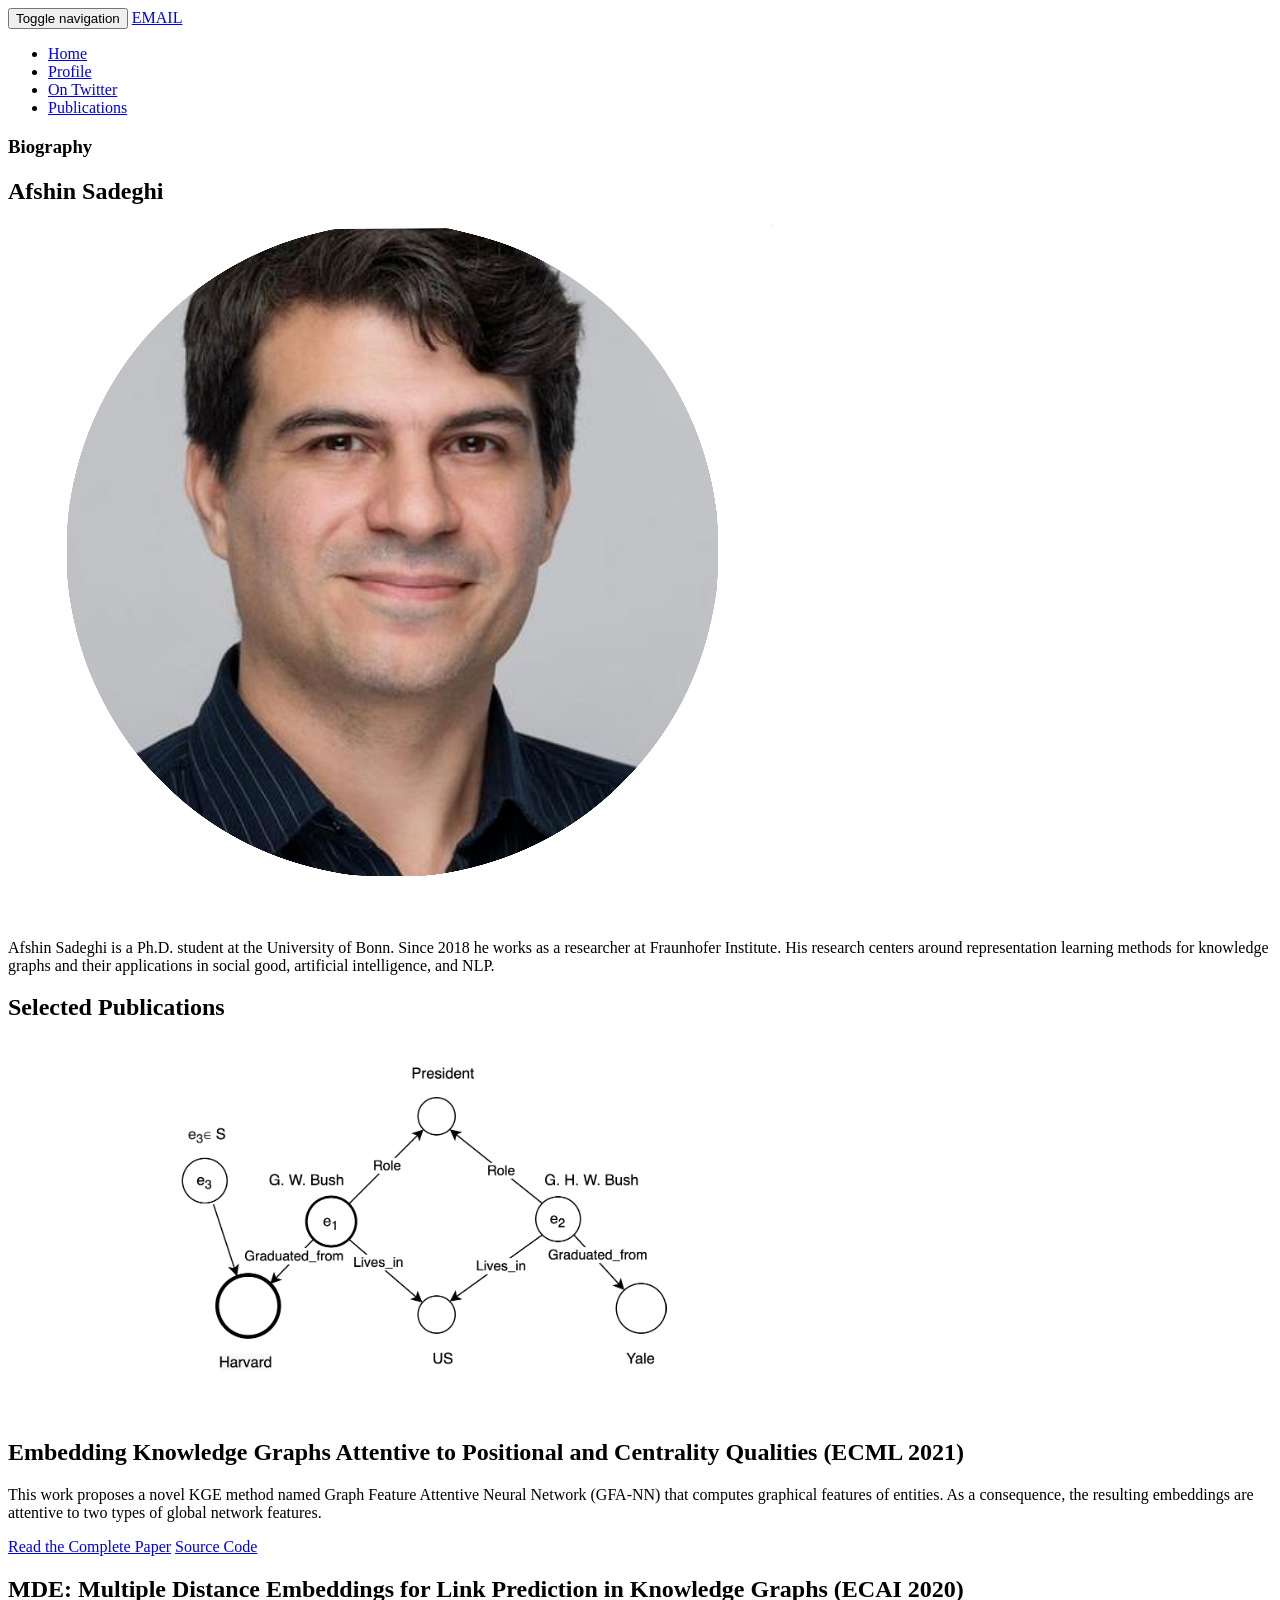
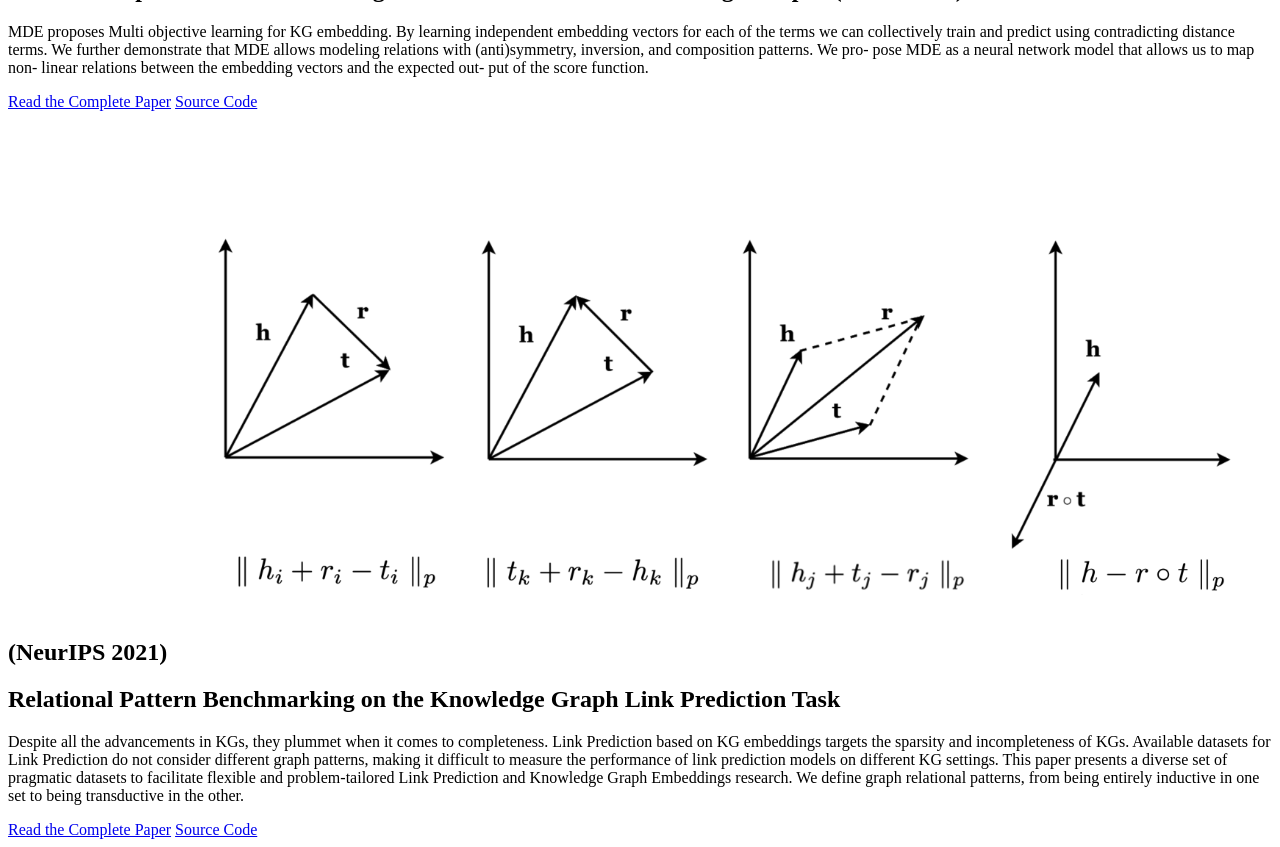
==== index.html @ 6ab07175 "Update index.html" ====
<!DOCTYPE html>
<html lang="en">

<head>

    <meta charset="utf-8">
    <meta http-equiv="X-UA-Compatible" content="IE=edge">
    <meta name="viewport" content="width=device-width, initial-scale=1">
    <!-- The above 3 meta tags *must* come first in the head; any other head content must come *after* these tags -->

    <title>Afshin Sadeghi</title>

    <!-- Bootstrap Core CSS -->
    <link href="css/bootstrap.min.css" rel="stylesheet">

    <!-- Custom CSS: You can use this stylesheet to override any Bootstrap styles and/or apply your own styles -->
    <link href="css/custom.css" rel="stylesheet">

    <!-- HTML5 Shim and Respond.js IE8 support of HTML5 elements and media queries -->
    <!-- WARNING: Respond.js doesn't work if you view the page via file:// -->
    <!--[if lt IE 9]>
        <script src="https://oss.maxcdn.com/libs/html5shiv/3.7.0/html5shiv.js"></script>
        <script src="https://oss.maxcdn.com/libs/respond.js/1.4.2/respond.min.js"></script>
    <![endif]-->

    <!-- Custom Fonts from Google -->
    <link href='http://fonts.googleapis.com/css?family=Open+Sans:300italic,400italic,600italic,700italic,800italic,400,300,600,700,800' rel='stylesheet' type='text/css'>
    
</head>

<body>

    <!-- Navigation -->
    <nav id="siteNav" class="navbar navbar-default navbar-fixed-top" role="navigation">
        <div class="container">
            <!-- Logo and responsive toggle -->
            <div class="navbar-header">
                <button type="button" class="navbar-toggle" data-toggle="collapse" data-target="#navbar">
                    <span class="sr-only">Toggle navigation</span>
                    <span class="icon-bar"></span>
                    <span class="icon-bar"></span>
                    <span class="icon-bar"></span>
                </button>
                <a class="navbar-brand" href="mailto:afshin.sadeghi@iais.fraunhofer.de">
                	<!--<span class="glyphicon glyphicon-fire"></span> -->
                	EMAIL
                </a>
            </div>
            <!-- Navbar links -->
            <div class="collapse navbar-collapse" id="navbar">
                <ul class="nav navbar-nav navbar-right">
                    <li class="active">
                        <a href="#">Home</a>
                    </li>
                    <li>
                        <a href="https://www.linkedin.com/in/afshin-sadeghi-b58a72b3/">Profile</a>
                    </li>
                    <li>
                        <a href="https://twitter.com/sadeghi_afshin">On Twitter</a>
                    </li>
                    <!-- dropdown menu 
					<li class="dropdown">
						<a href="#" class="dropdown-toggle" data-toggle="dropdown" role="button" aria-haspopup="true" aria-expanded="false">Services <span class="caret"></span></a>
						<ul class="dropdown-menu" aria-labelledby="about-us">
							<li><a href="#">Engage</a></li>
							<li><a href="#">Pontificate</a></li>
							<li><a href="#">Synergize</a></li>
						</ul>
					</li>
                     -->
                    <li>
                        <a href="https://scholar.google.com/citations?user=uWTszVEAAAAJ&hl=en&oi=ao">Publications</a>
                    </li>
                </ul>
                
            </div><!-- /.navbar-collapse -->
        </div><!-- /.container -->
    </nav>

	<!-- Header -->
    <header>
        <div class="header-content">
            <div class="header-content-inner">
                <h3> <b>Biography</b> </h3>
                <h2>Afshin Sadeghi</h2>
                <div class="col-sm-6">
                    <img class="img-responsive img-circle center-block" src="images/photo-circle.png" alt="">
                </div>
                <p>Afshin Sadeghi is a Ph.D. student at the University of Bonn. Since 2018 he works as a researcher at Fraunhofer Institute. His research centers around representation learning methods for knowledge graphs and their applications in social good, artificial intelligence, and NLP.</p>
                <!-- <a href="#" class="btn btn-primary btn-lg">Download CV </a> -->
            </div>
        </div>
    </header>

	<!-- Intro Section -->
    <section class="intro">
        <div class="container">
            <div class="row">
                <div class="col-lg-8 col-lg-offset-2">
                	<!--  <span class="glyphicon glyphicon-apple" style="font-size: 60px"></span> -->
                    <h2 class="section-heading">Selected Publications </h2>
                    <!--  <p class="text-light">Professionally cultivate one-to-one customer service with robust ideas. Dynamically innovate resource-leveling customer service for state of the art customer service.</p>  -->
                </div>
            </div>
        </div>
    </section>

	<!-- Content 1 -->
    <section class="content">
        <div class="container">
            <div class="row">
                <div class="col-sm-6">
                    <img class="img-responsive img-circle center-block" src="images/attentive2.png" alt="">
                </div>
                <div class="col-sm-6">
                	<h2 class="section-header"> Embedding Knowledge Graphs Attentive to
                        Positional and Centrality Qualities (ECML 2021)</h2>
                	<p class="lead text-muted">This work proposes a novel KGE method named Graph Feature Attentive Neural Network (GFA-NN) that computes graphical features of entities.
                        As a consequence, the resulting embeddings are attentive to two types of global network features.</p>
                	<a href="https://2021.ecmlpkdd.org/wp-content/uploads/2021/07/sub_1096.pdf" class="btn btn-primary btn-default">Read the Complete Paper</a>

                	<a href="https://github.com/mlwin-de/MDE" class="btn btn-primary btn-default">Source Code</a>
                </div>                
                
            </div>
        </div>
    </section>

	<!-- Content 2 -->
     <section class="content content-2">
        <div class="container">
            <div class="row">
                <div class="col-sm-6">
                	<h2 class="section-header"> MDE: Multiple Distance Embeddings for Link Prediction
                        in Knowledge Graphs (ECAI 2020) </h2>
                	<p class="lead text-light">MDE proposes Multi objective learning for KG embedding. By learning independent embedding vectors for each of the terms
                        we can collectively train and predict using contradicting distance
                        terms. We further demonstrate that MDE allows modeling relations
                        with (anti)symmetry, inversion, and composition patterns. We pro-
                        pose MDE as a neural network model that allows us to map non-
                        linear relations between the embedding vectors and the expected out-
                        put of the score function.</p>
                	<a href="https://ecai2020.eu/papers/1271_paper.pdf" class="btn btn-default btn-default">Read the Complete Paper</a> 
                    <a href="https://github.com/afshinsadeghi/GFA-NN" class="btn btn-primary btn-default">Source Code</a>
                    
                </div>    
                <div class="col-sm-6">
                    <img class="img-responsive img-circle center-block" src="images/mde.png" alt="">
                </div>            
                
            </div>
        </div>
    </section>    

    <!-- Promos
	<div class="container-fluid">
        <div class="row promo">
        	<a href="#">
				<div class="col-md-4 promo-item item-1">
					<h3>
						Unleash
					</h3>
				</div>
            </a>
            <a href="#">
				<div class="col-md-4 promo-item item-2">
					<h3>
						Synergize
					</h3>
				</div>
            </a>
			
			<a href="#">
				<div class="col-md-4 promo-item item-3">
					<h3>
						Brainstorm
					</h3>
				</div>
            </a>
        </div>
    </div>
    end promos -->
    <!-- /.container-fluid -->
    
	<!-- Content 3 -->
     <section class="content content-3">
        <div class="container">
            <h2 class="section-header"> (NeurIPS 2021)</h2>
			<!--  <h2 class="section-header"><span class="glyphicon glyphicon-pushpin text-primary"></span><br> </h2> -->
			<h2 class="header">Relational Pattern Benchmarking on the  Knowledge Graph Link Prediction Task</h2>
			
            <p class="lead text-muted">Despite all the advancements in KGs, they plummet when it comes
                to completeness. Link Prediction based on KG embeddings targets the sparsity
                and incompleteness of KGs. Available datasets for Link Prediction do not consider
                different graph patterns, making it difficult to measure the performance of link
                prediction models on different KG settings. This paper presents a diverse set of
                pragmatic datasets to facilitate flexible and problem-tailored Link Prediction and
                Knowledge Graph Embeddings research. We define graph relational patterns, from
                being entirely inductive in one set to being transductive in the other.</p> 
                    <a href="https://openreview.net/pdf?id=Gln7zxMffae" class="btn btn-primary btn-default">Read the Complete Paper</a>               
                    <a href="https://github.com/mlwin-de/relational_pattern_benchmarking" class="btn btn-primary btn-default">Source Code</a>          
                </div>
        </div>
    </section>
    
	<!-- Footer -->
    <footer class="page-footer">
    
    	<!-- Contact Us 
        <div class="contact">
        	<div class="container">
				<h2 class="section-heading">Contact Us</h2>
				<p><span class="glyphicon glyphicon-earphone"></span><br> +1(23) 456 7890</p>
				<p><span class="glyphicon glyphicon-envelope"></span><br> info@example.com</p>
        	</div>
        </div>
        	-->
        <!-- Copyright etc
        <div class="small-print">
        	<div class="container">
        		<p>Copyright &copy; Example.com 2015</p>
        	</div>
        </div>
         -->
    </footer>

    <!-- jQuery -->
    <script src="js/jquery-1.11.3.min.js"></script>

    <!-- Bootstrap Core JavaScript -->
    <script src="js/bootstrap.min.js"></script>

    <!-- Plugin JavaScript -->
    <script src="js/jquery.easing.min.js"></script>
    
    <!-- Custom Javascript -->
    <script src="js/custom.js"></script>

</body>

</html>
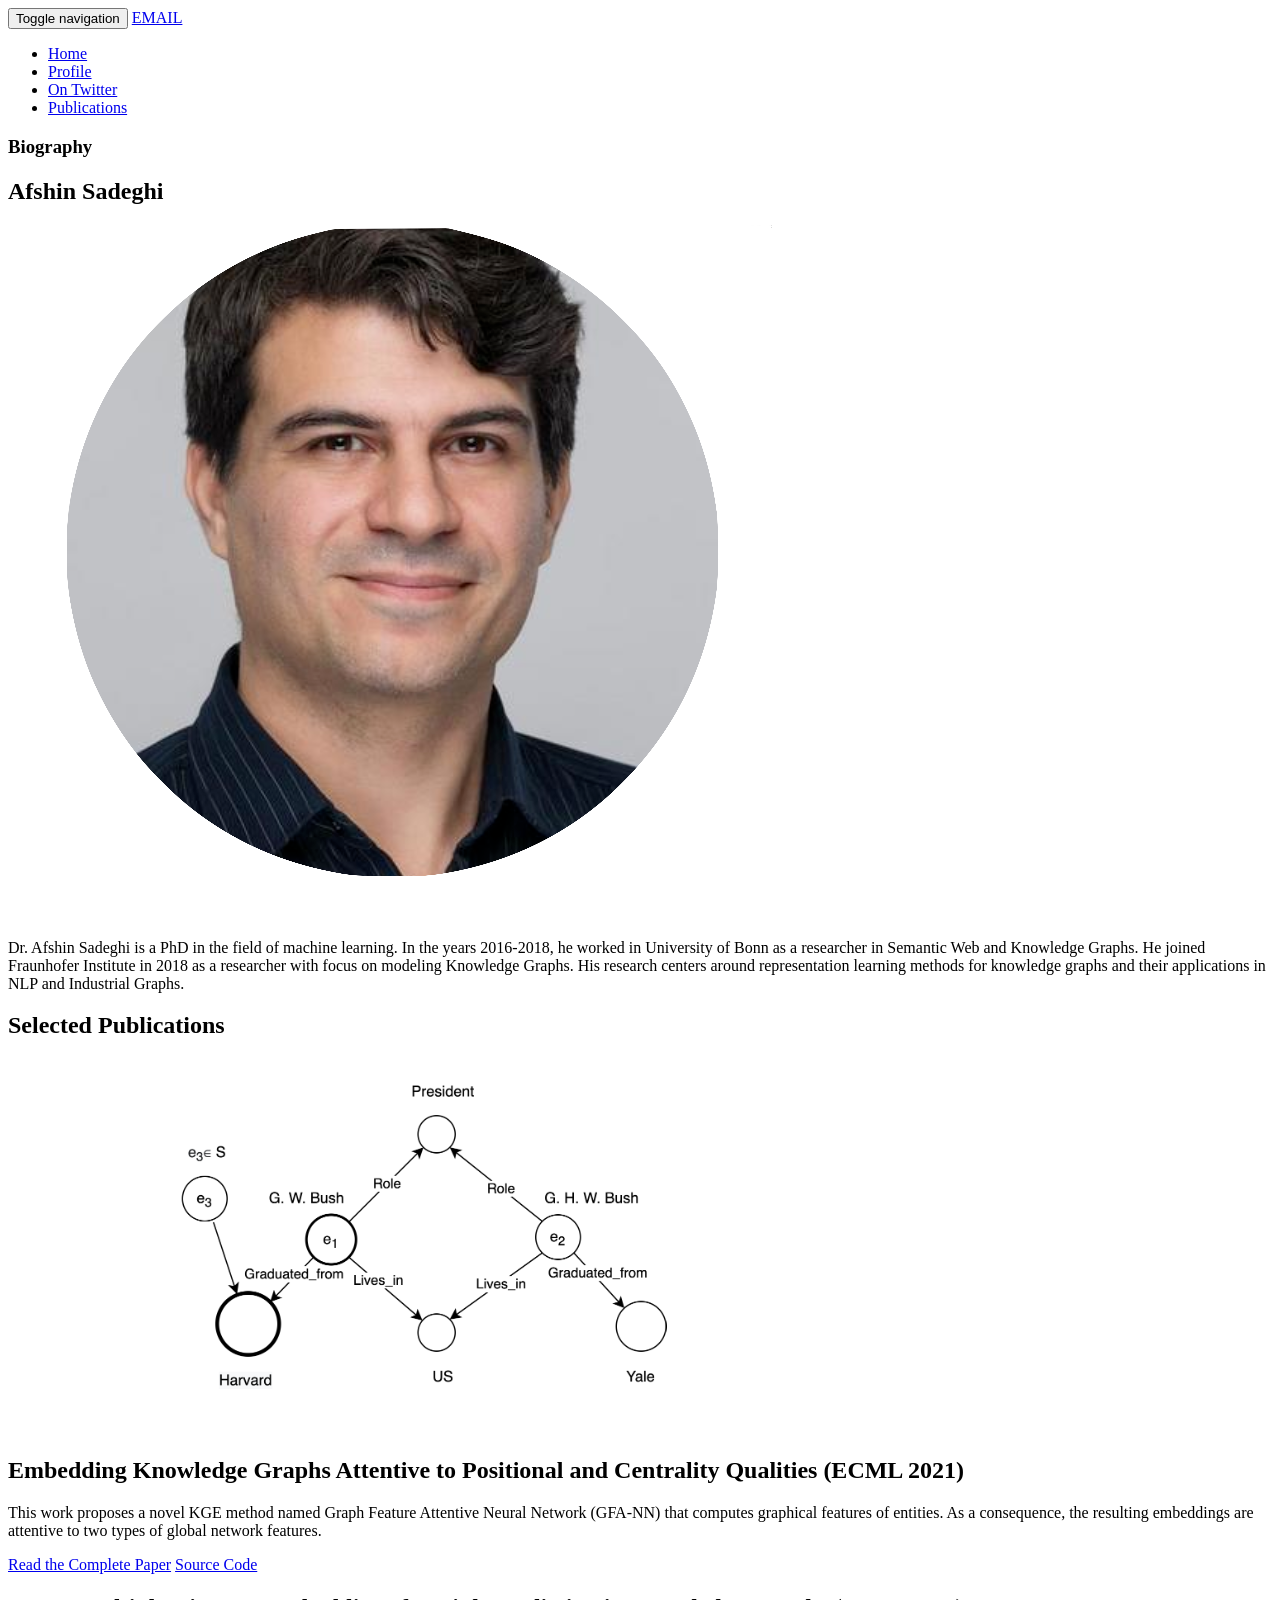
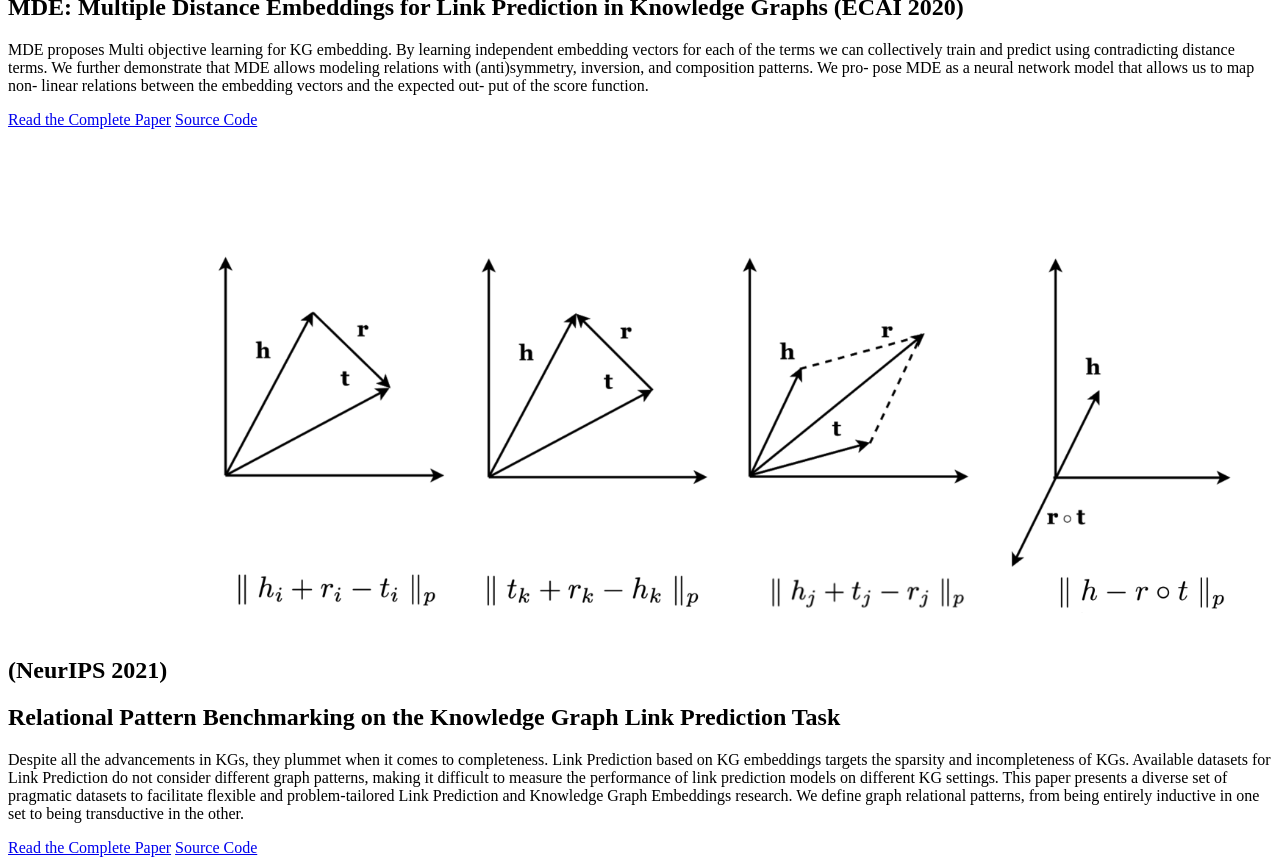
==== commit 10c9b982: "Update index.html" ====
--- a/index.html
+++ b/index.html
@@ -86,7 +86,7 @@
                 <div class="col-sm-6">
                     <img class="img-responsive img-circle center-block" src="images/photo-circle.png" alt="">
                 </div>
-                <p>Afshin Sadeghi is a Ph.D. student at the University of Bonn. Since 2018 he works as a researcher at Fraunhofer Institute. His research centers around representation learning methods for knowledge graphs and their applications in social good, artificial intelligence, and NLP.</p>
+                <p>Dr. Afshin Sadeghi is a PhD in the field of machine learning. In the years 2016-2018, he worked in University of Bonn as a researcher in Semantic Web and Knowledge Graphs. He joined Fraunhofer Institute in 2018 as a researcher with focus on modeling Knowledge Graphs. His research centers around representation learning methods for knowledge graphs and their applications in NLP and Industrial Graphs.</p>
                 <!-- <a href="#" class="btn btn-primary btn-lg">Download CV </a> -->
             </div>
         </div>
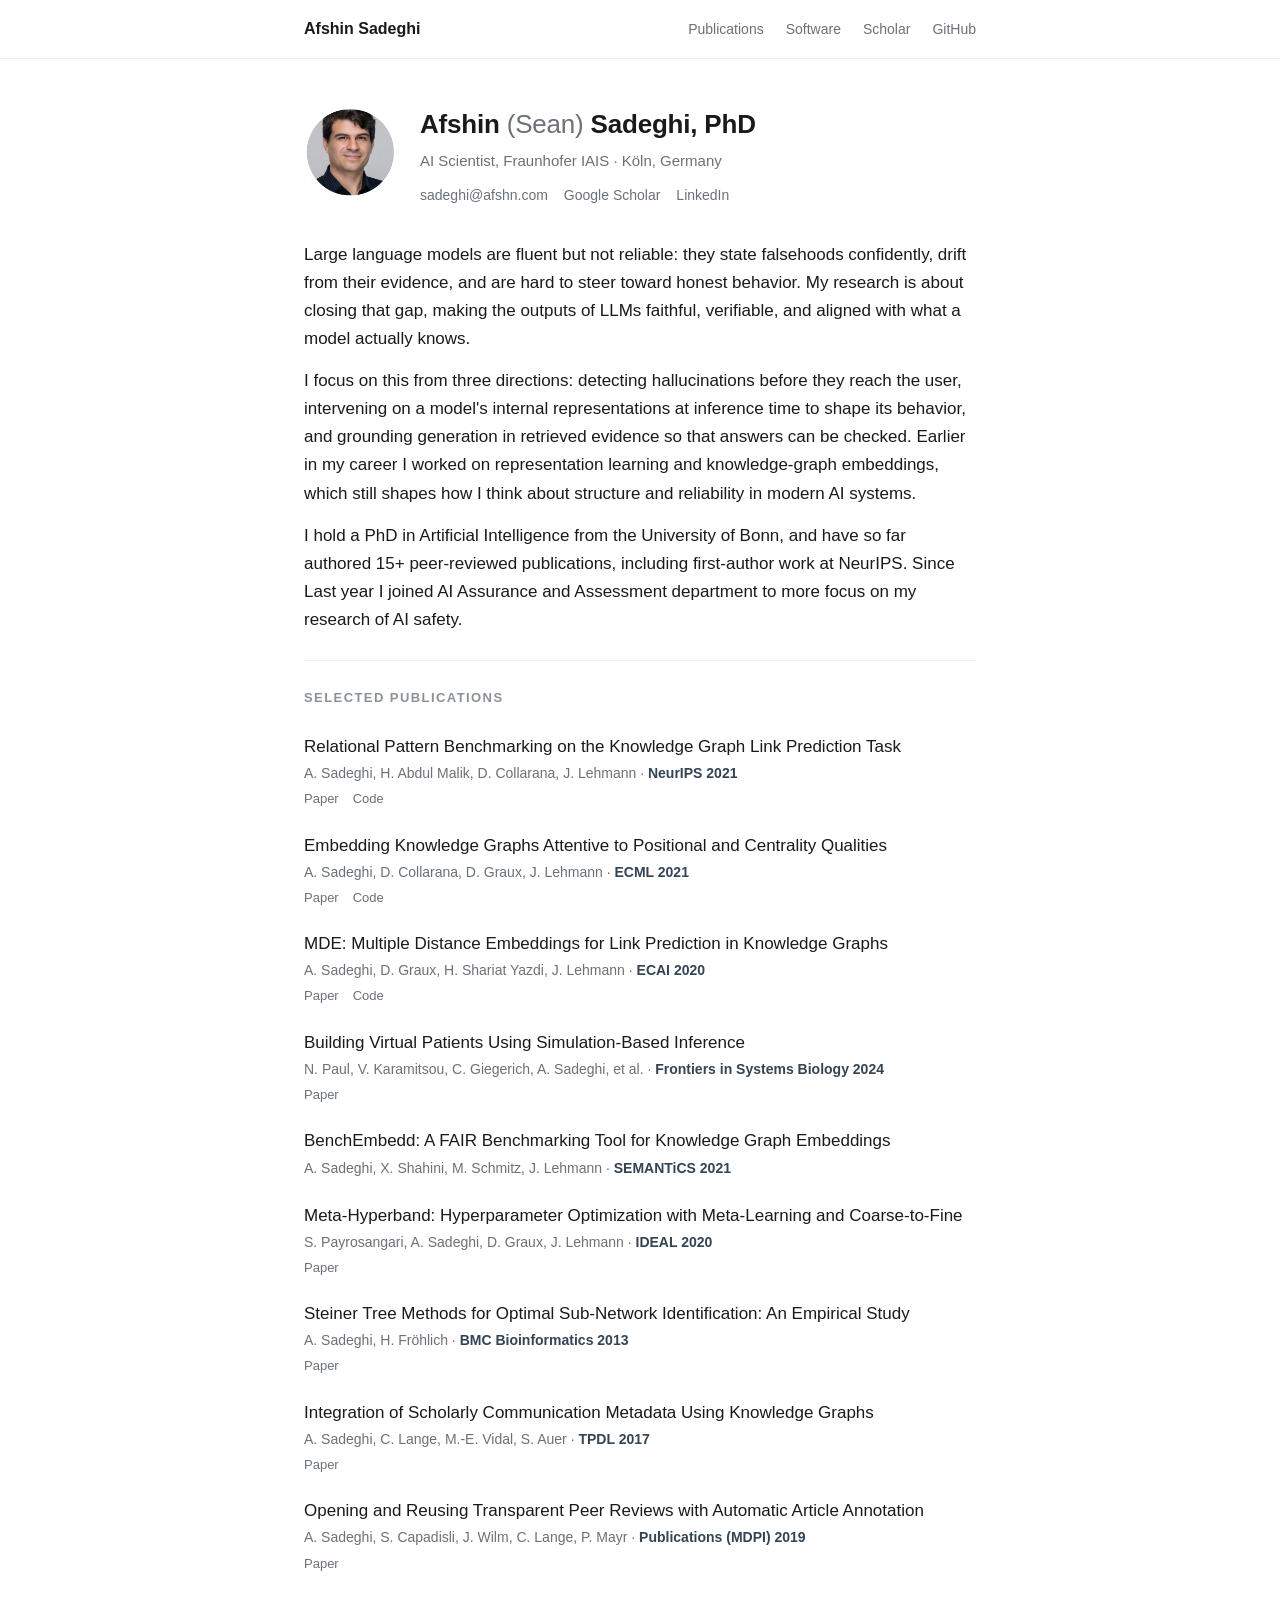
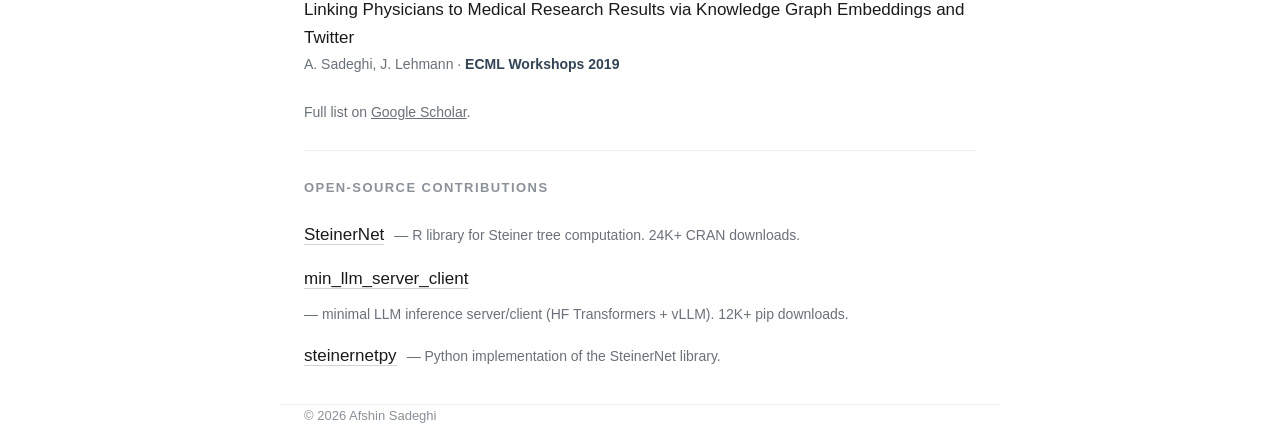
==== commit 3bfdca34: "Add files via upload" ====
--- a/index.html
+++ b/index.html
@@ -1,241 +1,194 @@
 <!DOCTYPE html>
 <html lang="en">
+<head>
+<meta charset="utf-8">
+<meta name="viewport" content="width=device-width, initial-scale=1">
+<title>Afshin Sadeghi</title>
+<meta name="description" content="Afshin (Sean) Sadeghi, PhD — research scientist working on the reliability, factuality, and safety of large language models.">
+<meta property="og:title" content="Afshin Sadeghi">
+<meta property="og:description" content="Research scientist working on the reliability, factuality, and safety of large language models.">
+<style>
+  :root{
+    --ink:#1a1a1a; --muted:#6a7178; --faint:#8b9198;
+    --line:#eceef0; --accent:#345; --bg:#fff; --max:720px;
+  }
+  *{box-sizing:border-box}
+  html{-webkit-text-size-adjust:100%}
+  body{
+    margin:0; background:var(--bg); color:var(--ink);
+    font-family:-apple-system,BlinkMacSystemFont,"Segoe UI",Roboto,Helvetica,Arial,sans-serif;
+    line-height:1.65; font-size:17px; font-weight:400;
+  }
+  a{color:var(--ink); text-decoration:none; border-bottom:1px solid #cfd4d8}
+  a:hover{border-bottom-color:var(--ink)}
+  .wrap{max-width:var(--max); margin:0 auto; padding:0 24px}
 
-<head>
+  /* top nav */
+  nav{border-bottom:1px solid var(--line)}
+  nav .wrap{display:flex; gap:22px; align-items:center; padding:16px 24px; flex-wrap:wrap}
+  nav .name{font-weight:600; border:0; font-size:16px}
+  nav .spacer{flex:1}
+  nav a{border:0; color:var(--muted); font-size:14px}
+  nav a:hover{color:var(--ink)}
 
-    <meta charset="utf-8">
-    <meta http-equiv="X-UA-Compatible" content="IE=edge">
-    <meta name="viewport" content="width=device-width, initial-scale=1">
-    <!-- The above 3 meta tags *must* come first in the head; any other head content must come *after* these tags -->
+  /* header */
+  header.intro{padding:44px 0 8px}
+  header .row{display:flex; gap:24px; align-items:center; flex-wrap:wrap}
+  .avatar{width:92px; height:92px; border-radius:50%; object-fit:cover; flex:0 0 auto}
+  header h1{margin:0 0 3px; font-size:26px; font-weight:600; letter-spacing:-.2px}
+  header .sub{color:var(--muted); font-size:15px; margin:0}
+  .contact{margin-top:10px; font-size:14px; display:flex; gap:16px; flex-wrap:wrap}
+  .contact a{color:var(--muted); border:0}
+  .contact a:hover{color:var(--ink)}
 
-    <title>Afshin Sadeghi</title>
+  main{padding:26px 0 60px}
+  section{padding:26px 0; border-top:1px solid var(--line)}
+  section:first-of-type{border-top:0}
+  h2{font-size:13px; text-transform:uppercase; letter-spacing:.11em; color:var(--faint);
+     margin:0 0 14px; font-weight:600}
+  p{margin:0 0 14px}
+  p:last-child{margin-bottom:0}
+  .bio a{color:var(--ink)}
 
-    <!-- Bootstrap Core CSS -->
-    <link href="css/bootstrap.min.css" rel="stylesheet">
+  ul.pubs{list-style:none; margin:0; padding:0}
+  ul.pubs li{padding:11px 0}
+  .pt{font-weight:500}
+  .pmeta{color:var(--muted); font-size:14px; margin-top:1px}
+  .venue{color:var(--accent); font-weight:600}
+  .plinks{font-size:13px; margin-top:3px}
+  .plinks a{color:var(--muted); border:0; margin-right:14px}
+  .plinks a:hover{color:var(--ink)}
 
-    <!-- Custom CSS: You can use this stylesheet to override any Bootstrap styles and/or apply your own styles -->
-    <link href="css/custom.css" rel="stylesheet">
+  .soft{margin:0; padding:0; list-style:none}
+  .soft li{padding:8px 0; display:flex; gap:10px; flex-wrap:wrap; align-items:baseline}
+  .soft .st{font-weight:500}
+  .soft .sd{color:var(--muted); font-size:14px}
 
-    <!-- HTML5 Shim and Respond.js IE8 support of HTML5 elements and media queries -->
-    <!-- WARNING: Respond.js doesn't work if you view the page via file:// -->
-    <!--[if lt IE 9]>
-        <script src="https://oss.maxcdn.com/libs/html5shiv/3.7.0/html5shiv.js"></script>
-        <script src="https://oss.maxcdn.com/libs/respond.js/1.4.2/respond.min.js"></script>
-    <![endif]-->
-
-    <!-- Custom Fonts from Google -->
-    <link href='http://fonts.googleapis.com/css?family=Open+Sans:300italic,400italic,600italic,700italic,800italic,400,300,600,700,800' rel='stylesheet' type='text/css'>
-    
+  footer{border-top:1px solid var(--line); color:var(--faint); font-size:13px;
+         padding:22px 0 44px}
+</style>
 </head>
-
 <body>
 
-    <!-- Navigation -->
-    <nav id="siteNav" class="navbar navbar-default navbar-fixed-top" role="navigation">
-        <div class="container">
-            <!-- Logo and responsive toggle -->
-            <div class="navbar-header">
-                <button type="button" class="navbar-toggle" data-toggle="collapse" data-target="#navbar">
-                    <span class="sr-only">Toggle navigation</span>
-                    <span class="icon-bar"></span>
-                    <span class="icon-bar"></span>
-                    <span class="icon-bar"></span>
-                </button>
-                <a class="navbar-brand" href="mailto:afshin.sadeghi@iais.fraunhofer.de">
-                	<!--<span class="glyphicon glyphicon-fire"></span> -->
-                	EMAIL
-                </a>
-            </div>
-            <!-- Navbar links -->
-            <div class="collapse navbar-collapse" id="navbar">
-                <ul class="nav navbar-nav navbar-right">
-                    <li class="active">
-                        <a href="#">Home</a>
-                    </li>
-                    <li>
-                        <a href="https://www.linkedin.com/in/afshin-sadeghi-b58a72b3/">Profile</a>
-                    </li>
-                    <li>
-                        <a href="https://twitter.com/sadeghi_afshin">On Twitter</a>
-                    </li>
-                    <!-- dropdown menu 
-					<li class="dropdown">
-						<a href="#" class="dropdown-toggle" data-toggle="dropdown" role="button" aria-haspopup="true" aria-expanded="false">Services <span class="caret"></span></a>
-						<ul class="dropdown-menu" aria-labelledby="about-us">
-							<li><a href="#">Engage</a></li>
-							<li><a href="#">Pontificate</a></li>
-							<li><a href="#">Synergize</a></li>
-						</ul>
-					</li>
-                     -->
-                    <li>
-                        <a href="https://scholar.google.com/citations?user=uWTszVEAAAAJ&hl=en&oi=ao">Publications</a>
-                    </li>
-                </ul>
-                
-            </div><!-- /.navbar-collapse -->
-        </div><!-- /.container -->
-    </nav>
+<nav>
+  <div class="wrap">
+    <span class="name">Afshin Sadeghi</span>
+    <span class="spacer"></span>
+    <a href="#publications">Publications</a>
+    <a href="#software">Software</a>
+    <a href="https://scholar.google.com/citations?user=uWTszVEAAAAJ&hl=en">Scholar</a>
+    <a href="https://github.com/afshinsadeghi">GitHub</a>
+  </div>
+</nav>
 
-	<!-- Header -->
-    <header>
-        <div class="header-content">
-            <div class="header-content-inner">
-                <h3> <b>Biography</b> </h3>
-                <h2>Afshin Sadeghi</h2>
-                <div class="col-sm-6">
-                    <img class="img-responsive img-circle center-block" src="images/photo-circle.png" alt="">
-                </div>
-                <p>Dr. Afshin Sadeghi is a PhD in the field of machine learning. In the years 2016-2018, he worked in University of Bonn as a researcher in Semantic Web and Knowledge Graphs. He joined Fraunhofer Institute in 2018 as a researcher with focus on modeling Knowledge Graphs. His research centers around representation learning methods for knowledge graphs and their applications in NLP and Industrial Graphs.</p>
-                <!-- <a href="#" class="btn btn-primary btn-lg">Download CV </a> -->
-            </div>
+<header class="intro">
+  <div class="wrap">
+    <div class="row">
+      <img class="avatar" src="images/photo-circle.png" alt="Afshin Sadeghi">
+      <div>
+        <h1>Afshin <span style="color:var(--muted);font-weight:400">(Sean)</span> Sadeghi, PhD</h1>
+        <p class="sub">AI Scientist, Fraunhofer IAIS &middot; K&ouml;ln, Germany</p>
+        <div class="contact">
+          <a href="mailto:sadeghi@afshn.com">sadeghi@afshn.com</a>
+          <a href="https://scholar.google.com/citations?user=uWTszVEAAAAJ&hl=en">Google Scholar</a>
+          <a href="https://www.linkedin.com/in/afshin-sadeghi/">LinkedIn</a>
         </div>
-    </header>
+      </div>
+    </div>
+  </div>
+</header>
 
-	<!-- Intro Section -->
-    <section class="intro">
-        <div class="container">
-            <div class="row">
-                <div class="col-lg-8 col-lg-offset-2">
-                	<!--  <span class="glyphicon glyphicon-apple" style="font-size: 60px"></span> -->
-                    <h2 class="section-heading">Selected Publications </h2>
-                    <!--  <p class="text-light">Professionally cultivate one-to-one customer service with robust ideas. Dynamically innovate resource-leveling customer service for state of the art customer service.</p>  -->
-                </div>
-            </div>
-        </div>
-    </section>
+<main class="wrap">
 
-	<!-- Content 1 -->
-    <section class="content">
-        <div class="container">
-            <div class="row">
-                <div class="col-sm-6">
-                    <img class="img-responsive img-circle center-block" src="images/attentive2.png" alt="">
-                </div>
-                <div class="col-sm-6">
-                	<h2 class="section-header"> Embedding Knowledge Graphs Attentive to
-                        Positional and Centrality Qualities (ECML 2021)</h2>
-                	<p class="lead text-muted">This work proposes a novel KGE method named Graph Feature Attentive Neural Network (GFA-NN) that computes graphical features of entities.
-                        As a consequence, the resulting embeddings are attentive to two types of global network features.</p>
-                	<a href="https://2021.ecmlpkdd.org/wp-content/uploads/2021/07/sub_1096.pdf" class="btn btn-primary btn-default">Read the Complete Paper</a>
+  <section class="bio">
+    <p>Large language models are fluent but not reliable: they state falsehoods confidently, drift from their evidence, and are hard to steer toward honest behavior. My research is about closing that gap, making the outputs of LLMs faithful, verifiable, and aligned with what a model actually knows.</p>
+    <p>I focus on this from three directions: detecting hallucinations before they reach the user, intervening on a model's internal representations at inference time to shape its behavior, and grounding generation in retrieved evidence so that answers can be checked. Earlier in my career I worked on representation learning and knowledge-graph embeddings, which still shapes how I think about structure and reliability in modern AI systems.</p>
+    <p>I hold a PhD in Artificial Intelligence from the University of Bonn, and have so far authored 15+ peer-reviewed publications, including first-author work at NeurIPS. Since Last year I joined AI Assurance and Assessment department to more focus on my research of AI safety. </p>
+  </section>
 
-                	<a href="https://github.com/mlwin-de/MDE" class="btn btn-primary btn-default">Source Code</a>
-                </div>                
-                
-            </div>
-        </div>
-    </section>
+  <section id="publications">
+    <h2>Selected Publications</h2>
+    <ul class="pubs">
 
-	<!-- Content 2 -->
-     <section class="content content-2">
-        <div class="container">
-            <div class="row">
-                <div class="col-sm-6">
-                	<h2 class="section-header"> MDE: Multiple Distance Embeddings for Link Prediction
-                        in Knowledge Graphs (ECAI 2020) </h2>
-                	<p class="lead text-light">MDE proposes Multi objective learning for KG embedding. By learning independent embedding vectors for each of the terms
-                        we can collectively train and predict using contradicting distance
-                        terms. We further demonstrate that MDE allows modeling relations
-                        with (anti)symmetry, inversion, and composition patterns. We pro-
-                        pose MDE as a neural network model that allows us to map non-
-                        linear relations between the embedding vectors and the expected out-
-                        put of the score function.</p>
-                	<a href="https://ecai2020.eu/papers/1271_paper.pdf" class="btn btn-default btn-default">Read the Complete Paper</a> 
-                    <a href="https://github.com/afshinsadeghi/GFA-NN" class="btn btn-primary btn-default">Source Code</a>
-                    
-                </div>    
-                <div class="col-sm-6">
-                    <img class="img-responsive img-circle center-block" src="images/mde.png" alt="">
-                </div>            
-                
-            </div>
-        </div>
-    </section>    
+      <li>
+        <div class="pt">Relational Pattern Benchmarking on the Knowledge Graph Link Prediction Task</div>
+        <div class="pmeta">A. Sadeghi, H. Abdul Malik, D. Collarana, J. Lehmann &middot; <span class="venue">NeurIPS 2021</span></div>
+        <div class="plinks"><a href="https://openreview.net/pdf?id=Gln7zxMffae">Paper</a><a href="https://github.com/mlwin-de/relational_pattern_benchmarking">Code</a></div>
+      </li>
 
-    <!-- Promos
-	<div class="container-fluid">
-        <div class="row promo">
-        	<a href="#">
-				<div class="col-md-4 promo-item item-1">
-					<h3>
-						Unleash
-					</h3>
-				</div>
-            </a>
-            <a href="#">
-				<div class="col-md-4 promo-item item-2">
-					<h3>
-						Synergize
-					</h3>
-				</div>
-            </a>
-			
-			<a href="#">
-				<div class="col-md-4 promo-item item-3">
-					<h3>
-						Brainstorm
-					</h3>
-				</div>
-            </a>
-        </div>
-    </div>
-    end promos -->
-    <!-- /.container-fluid -->
-    
-	<!-- Content 3 -->
-     <section class="content content-3">
-        <div class="container">
-            <h2 class="section-header"> (NeurIPS 2021)</h2>
-			<!--  <h2 class="section-header"><span class="glyphicon glyphicon-pushpin text-primary"></span><br> </h2> -->
-			<h2 class="header">Relational Pattern Benchmarking on the  Knowledge Graph Link Prediction Task</h2>
-			
-            <p class="lead text-muted">Despite all the advancements in KGs, they plummet when it comes
-                to completeness. Link Prediction based on KG embeddings targets the sparsity
-                and incompleteness of KGs. Available datasets for Link Prediction do not consider
-                different graph patterns, making it difficult to measure the performance of link
-                prediction models on different KG settings. This paper presents a diverse set of
-                pragmatic datasets to facilitate flexible and problem-tailored Link Prediction and
-                Knowledge Graph Embeddings research. We define graph relational patterns, from
-                being entirely inductive in one set to being transductive in the other.</p> 
-                    <a href="https://openreview.net/pdf?id=Gln7zxMffae" class="btn btn-primary btn-default">Read the Complete Paper</a>               
-                    <a href="https://github.com/mlwin-de/relational_pattern_benchmarking" class="btn btn-primary btn-default">Source Code</a>          
-                </div>
-        </div>
-    </section>
-    
-	<!-- Footer -->
-    <footer class="page-footer">
-    
-    	<!-- Contact Us 
-        <div class="contact">
-        	<div class="container">
-				<h2 class="section-heading">Contact Us</h2>
-				<p><span class="glyphicon glyphicon-earphone"></span><br> +1(23) 456 7890</p>
-				<p><span class="glyphicon glyphicon-envelope"></span><br> info@example.com</p>
-        	</div>
-        </div>
-        	-->
-        <!-- Copyright etc
-        <div class="small-print">
-        	<div class="container">
-        		<p>Copyright &copy; Example.com 2015</p>
-        	</div>
-        </div>
-         -->
-    </footer>
+      <li>
+        <div class="pt">Embedding Knowledge Graphs Attentive to Positional and Centrality Qualities</div>
+        <div class="pmeta">A. Sadeghi, D. Collarana, D. Graux, J. Lehmann &middot; <span class="venue">ECML 2021</span></div>
+        <div class="plinks"><a href="https://2021.ecmlpkdd.org/wp-content/uploads/2021/07/sub_1096.pdf">Paper</a><a href="https://github.com/afshinsadeghi/GFA-NN">Code</a></div>
+      </li>
 
-    <!-- jQuery -->
-    <script src="js/jquery-1.11.3.min.js"></script>
+      <li>
+        <div class="pt">MDE: Multiple Distance Embeddings for Link Prediction in Knowledge Graphs</div>
+        <div class="pmeta">A. Sadeghi, D. Graux, H. Shariat Yazdi, J. Lehmann &middot; <span class="venue">ECAI 2020</span></div>
+        <div class="plinks"><a href="https://ecai2020.eu/papers/1271_paper.pdf">Paper</a><a href="https://github.com/mlwin-de/MDE">Code</a></div>
+      </li>
 
-    <!-- Bootstrap Core JavaScript -->
-    <script src="js/bootstrap.min.js"></script>
+      <li>
+        <div class="pt">Building Virtual Patients Using Simulation-Based Inference</div>
+        <div class="pmeta">N. Paul, V. Karamitsou, C. Giegerich, A. Sadeghi, et al. &middot; <span class="venue">Frontiers in Systems Biology 2024</span></div>
+        <div class="plinks"><a href="https://www.frontiersin.org/articles/10.3389/fsysb.2024.1444912/full">Paper</a></div>
+      </li>
 
-    <!-- Plugin JavaScript -->
-    <script src="js/jquery.easing.min.js"></script>
-    
-    <!-- Custom Javascript -->
-    <script src="js/custom.js"></script>
+      <li>
+        <div class="pt">BenchEmbedd: A FAIR Benchmarking Tool for Knowledge Graph Embeddings</div>
+        <div class="pmeta">A. Sadeghi, X. Shahini, M. Schmitz, J. Lehmann &middot; <span class="venue">SEMANTiCS 2021</span></div>
+      </li>
+
+      <li>
+        <div class="pt">Meta-Hyperband: Hyperparameter Optimization with Meta-Learning and Coarse-to-Fine</div>
+        <div class="pmeta">S. Payrosangari, A. Sadeghi, D. Graux, J. Lehmann &middot; <span class="venue">IDEAL 2020</span></div>
+        <div class="plinks"><a href="https://link.springer.com/chapter/10.1007/978-3-030-62362-3_30">Paper</a></div>
+      </li>
+
+      <li>
+        <div class="pt">Steiner Tree Methods for Optimal Sub-Network Identification: An Empirical Study</div>
+        <div class="pmeta">A. Sadeghi, H. Fr&ouml;hlich &middot; <span class="venue">BMC Bioinformatics 2013</span></div>
+        <div class="plinks"><a href="https://bmcbioinformatics.biomedcentral.com/articles/10.1186/1471-2105-14-144">Paper</a></div>
+      </li>
+
+      <li>
+        <div class="pt">Integration of Scholarly Communication Metadata Using Knowledge Graphs</div>
+        <div class="pmeta">A. Sadeghi, C. Lange, M.-E. Vidal, S. Auer &middot; <span class="venue">TPDL 2017</span></div>
+        <div class="plinks"><a href="https://link.springer.com/chapter/10.1007/978-3-319-67008-9_26">Paper</a></div>
+      </li>
+
+      <li>
+        <div class="pt">Opening and Reusing Transparent Peer Reviews with Automatic Article Annotation</div>
+        <div class="pmeta">A. Sadeghi, S. Capadisli, J. Wilm, C. Lange, P. Mayr &middot; <span class="venue">Publications (MDPI) 2019</span></div>
+        <div class="plinks"><a href="https://www.mdpi.com/2304-6775/7/1/9">Paper</a></div>
+      </li>
+
+      <li>
+        <div class="pt">Linking Physicians to Medical Research Results via Knowledge Graph Embeddings and Twitter</div>
+        <div class="pmeta">A. Sadeghi, J. Lehmann &middot; <span class="venue">ECML Workshops 2019</span></div>
+      </li>
+
+    </ul>
+    <p style="margin-top:14px;font-size:14px;color:var(--muted)">
+      Full list on <a href="https://scholar.google.com/citations?user=uWTszVEAAAAJ&hl=en" style="color:var(--muted);border:0;text-decoration:underline">Google Scholar</a>.
+    </p>
+  </section>
+
+  <section id="software">
+    <h2>Open-Source Contributions</h2>
+    <ul class="soft">
+      <li><span class="st"><a href="https://github.com/afshinsadeghi/SteinerNet">SteinerNet</a></span> <span class="sd">&mdash; R library for Steiner tree computation. 24K+ CRAN downloads.</span></li>
+      <li><span class="st"><a href="https://github.com/afshinsadeghi/min_llm_server_client">min_llm_server_client</a></span> <span class="sd">&mdash; minimal LLM inference server/client (HF Transformers + vLLM). 12K+ pip downloads.</span></li>
+      <li><span class="st"><a href="https://github.com/afshinsadeghi/steinernetpy">steinernetpy</a></span> <span class="sd">&mdash; Python implementation of the SteinerNet library.</span></li>
+    </ul>
+  </section>
+
+
+</main>
+
+<footer class="wrap">
+  &copy; 2026 Afshin Sadeghi
+</footer>
 
 </body>
-
 </html>
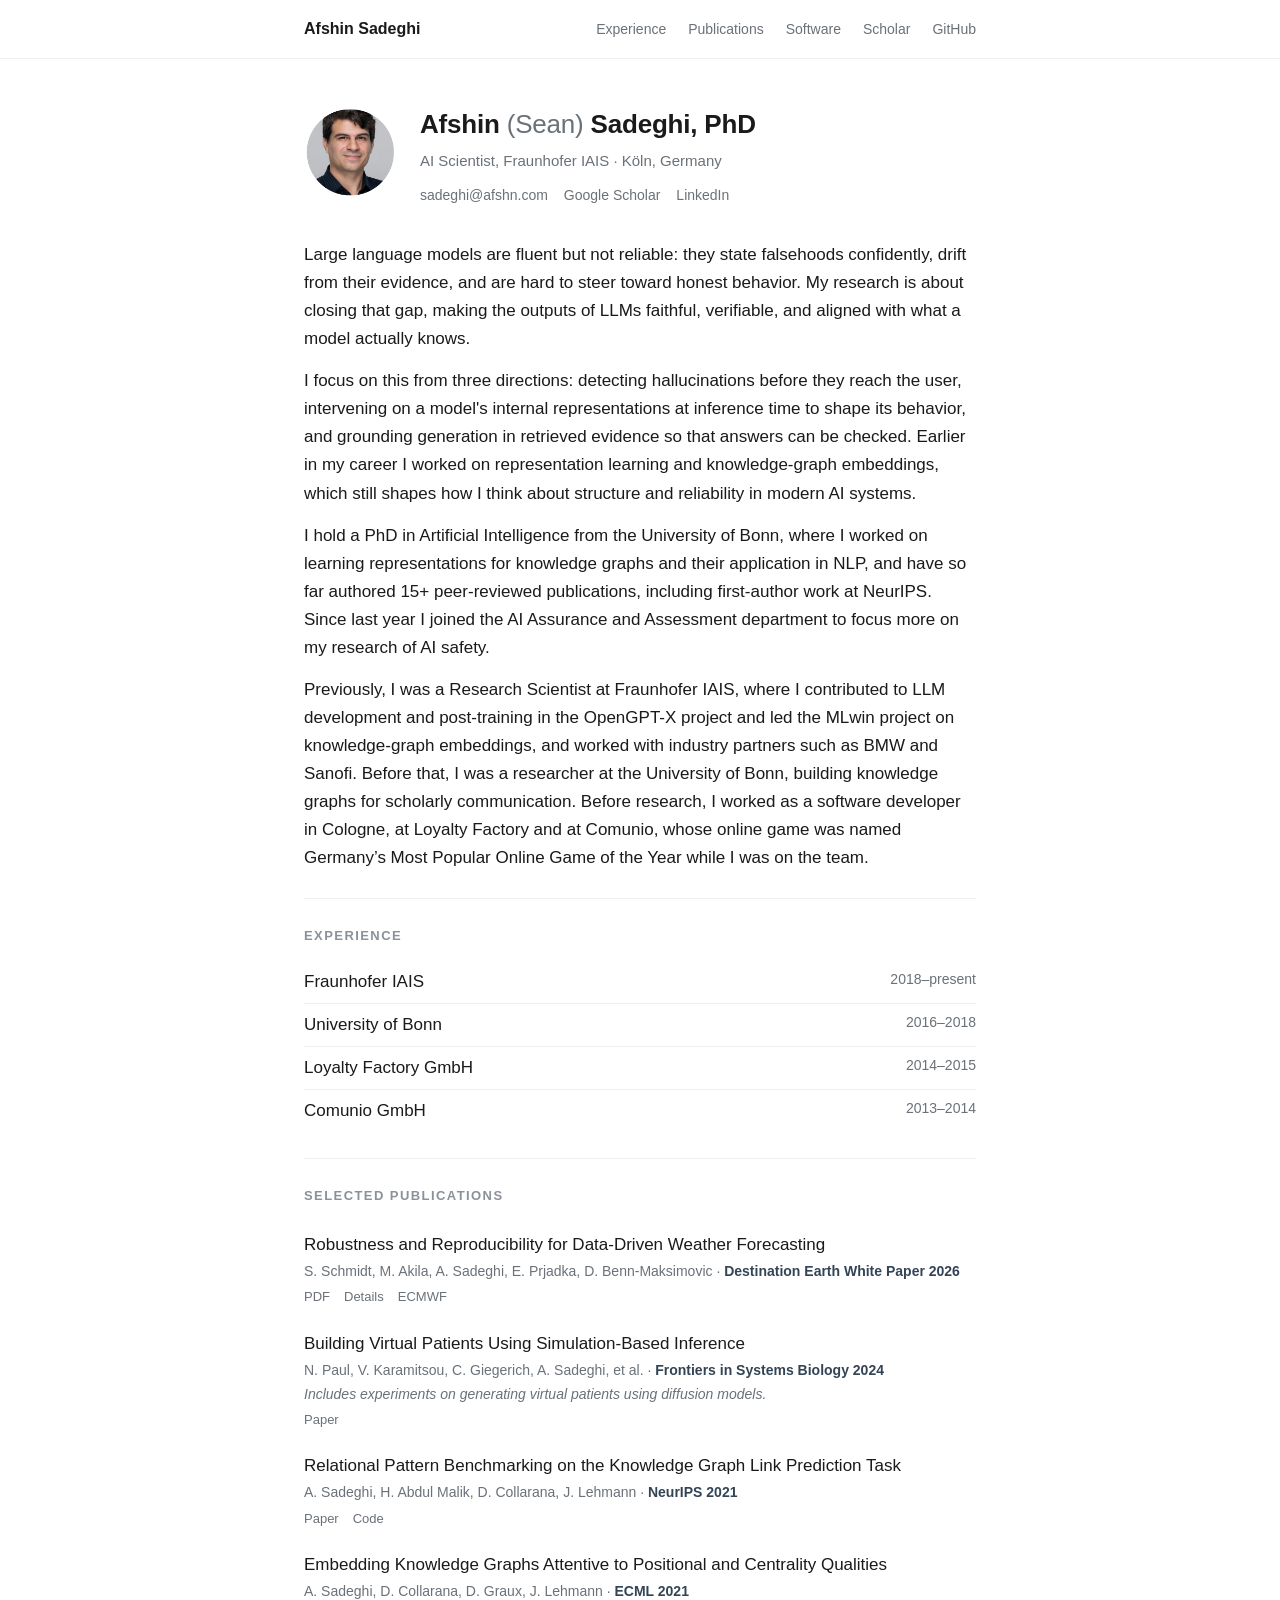
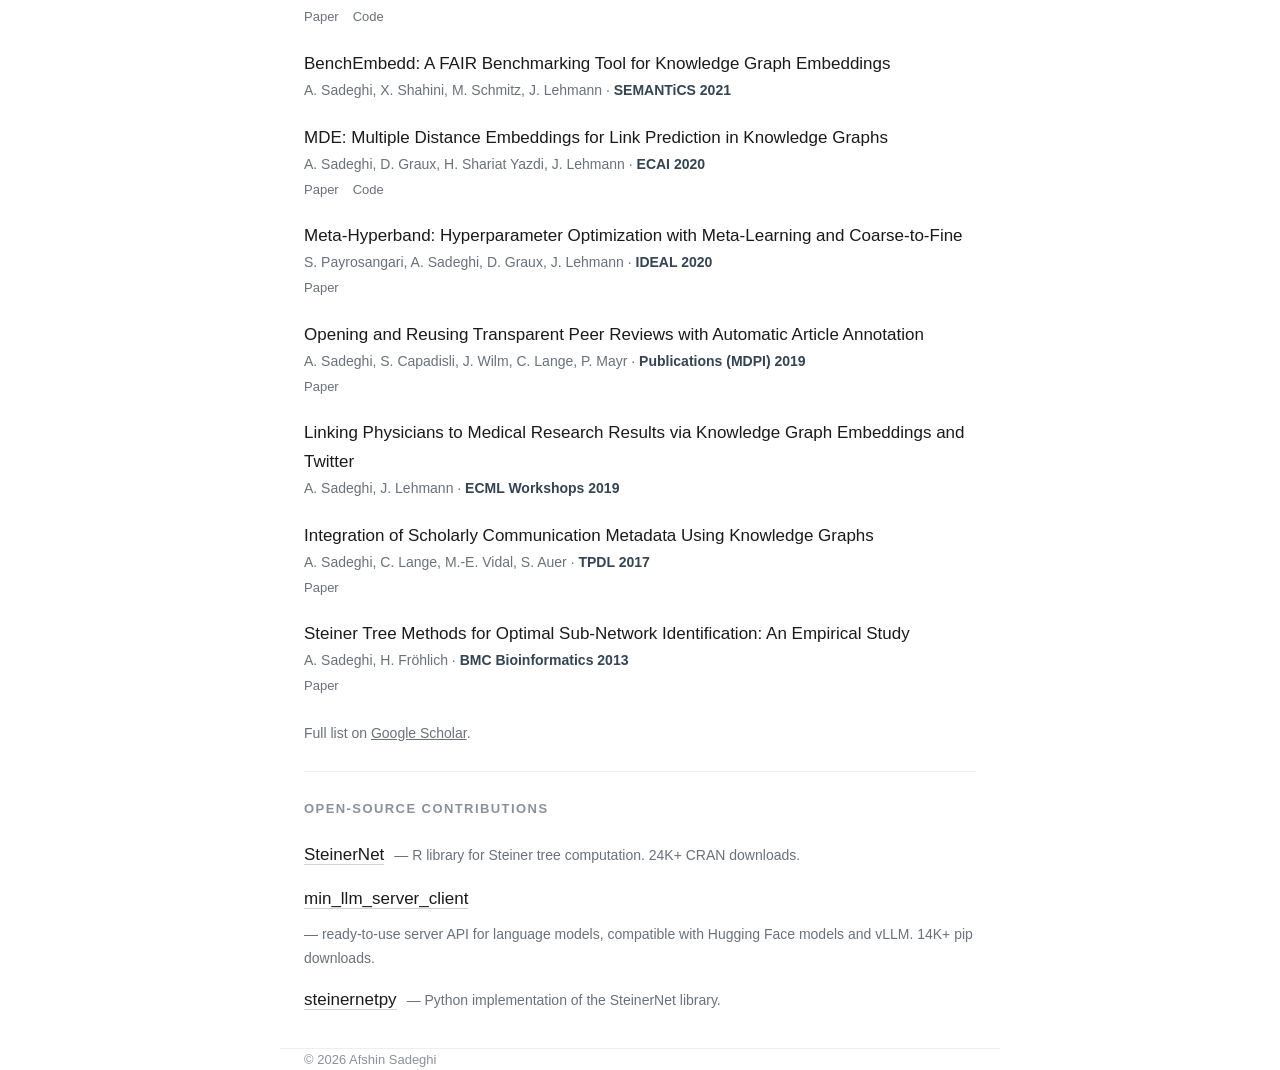
==== commit 59e3a66c: "Add files via upload update oct 2026" ====
--- a/index.html
+++ b/index.html
@@ -55,9 +55,16 @@
   .pt{font-weight:500}
   .pmeta{color:var(--muted); font-size:14px; margin-top:1px}
   .venue{color:var(--accent); font-weight:600}
+  .pnote{color:var(--muted); font-size:14px; font-style:italic; margin-top:1px}
   .plinks{font-size:13px; margin-top:3px}
   .plinks a{color:var(--muted); border:0; margin-right:14px}
   .plinks a:hover{color:var(--ink)}
+
+  .exp{margin:0; padding:0; list-style:none}
+  .exp li{display:flex; justify-content:space-between; gap:12px; padding:7px 0; border-bottom:1px solid var(--line)}
+  .exp li:last-child{border-bottom:0}
+  .exp .eo{font-weight:500}
+  .exp .ey{color:var(--muted); font-size:14px; white-space:nowrap}
 
   .soft{margin:0; padding:0; list-style:none}
   .soft li{padding:8px 0; display:flex; gap:10px; flex-wrap:wrap; align-items:baseline}
@@ -74,6 +81,7 @@
   <div class="wrap">
     <span class="name">Afshin Sadeghi</span>
     <span class="spacer"></span>
+    <a href="#experience">Experience</a>
     <a href="#publications">Publications</a>
     <a href="#software">Software</a>
     <a href="https://scholar.google.com/citations?user=uWTszVEAAAAJ&hl=en">Scholar</a>
@@ -103,7 +111,18 @@
   <section class="bio">
     <p>Large language models are fluent but not reliable: they state falsehoods confidently, drift from their evidence, and are hard to steer toward honest behavior. My research is about closing that gap, making the outputs of LLMs faithful, verifiable, and aligned with what a model actually knows.</p>
     <p>I focus on this from three directions: detecting hallucinations before they reach the user, intervening on a model's internal representations at inference time to shape its behavior, and grounding generation in retrieved evidence so that answers can be checked. Earlier in my career I worked on representation learning and knowledge-graph embeddings, which still shapes how I think about structure and reliability in modern AI systems.</p>
-    <p>I hold a PhD in Artificial Intelligence from the University of Bonn, and have so far authored 15+ peer-reviewed publications, including first-author work at NeurIPS. Since Last year I joined AI Assurance and Assessment department to more focus on my research of AI safety. </p>
+    <p>I hold a PhD in Artificial Intelligence from the University of Bonn, where I worked on learning representations for knowledge graphs and their application in NLP, and have so far authored 15+ peer-reviewed publications, including first-author work at NeurIPS. Since last year I joined the AI Assurance and Assessment department to focus more on my research of AI safety.</p>
+    <p>Previously, I was a Research Scientist at Fraunhofer IAIS, where I contributed to LLM development and post-training in the OpenGPT-X project and led the MLwin project on knowledge-graph embeddings, and worked with industry partners such as BMW and Sanofi. Before that, I was a researcher at the University of Bonn, building knowledge graphs for scholarly communication. Before research, I worked as a software developer in Cologne, at Loyalty Factory and at Comunio, whose online game was named Germany&rsquo;s Most Popular Online Game of the Year while I was on the team.</p>
+  </section>
+
+  <section id="experience">
+    <h2>Experience</h2>
+    <ul class="exp">
+      <li><span class="eo">Fraunhofer IAIS</span><span class="ey">2018&ndash;present</span></li>
+      <li><span class="eo">University of Bonn</span><span class="ey">2016&ndash;2018</span></li>
+      <li><span class="eo">Loyalty Factory GmbH</span><span class="ey">2014&ndash;2015</span></li>
+      <li><span class="eo">Comunio GmbH</span><span class="ey">2013&ndash;2014</span></li>
+    </ul>
   </section>
 
   <section id="publications">
@@ -111,6 +130,19 @@
     <ul class="pubs">
 
       <li>
+        <div class="pt">Robustness and Reproducibility for Data-Driven Weather Forecasting</div>
+        <div class="pmeta">S. Schmidt, M. Akila, A. Sadeghi, E. Prjadka, D. Benn-Maksimovic &middot; <span class="venue">Destination Earth White Paper 2026</span></div>
+        <div class="plinks"><a href="papers/robustness-reproducibility-data-driven-weather-forecasting-2026.pdf">PDF</a><a href="papers/robustness-reproducibility-weather-forecasting.html">Details</a><a href="https://www.ecmwf.int/sites/default/files/elibrary/022026/81718-robustness-and-reproducibility-for-data-driven-weather-forecasting.pdf">ECMWF</a></div>
+      </li>
+
+      <li>
+        <div class="pt">Building Virtual Patients Using Simulation-Based Inference</div>
+        <div class="pmeta">N. Paul, V. Karamitsou, C. Giegerich, A. Sadeghi, et al. &middot; <span class="venue">Frontiers in Systems Biology 2024</span></div>
+        <div class="pnote">Includes experiments on generating virtual patients using diffusion models.</div>
+        <div class="plinks"><a href="https://www.frontiersin.org/articles/10.3389/fsysb.2024.1444912/full">Paper</a></div>
+      </li>
+
+      <li>
         <div class="pt">Relational Pattern Benchmarking on the Knowledge Graph Link Prediction Task</div>
         <div class="pmeta">A. Sadeghi, H. Abdul Malik, D. Collarana, J. Lehmann &middot; <span class="venue">NeurIPS 2021</span></div>
         <div class="plinks"><a href="https://openreview.net/pdf?id=Gln7zxMffae">Paper</a><a href="https://github.com/mlwin-de/relational_pattern_benchmarking">Code</a></div>
@@ -123,49 +155,43 @@
       </li>
 
       <li>
+        <div class="pt">BenchEmbedd: A FAIR Benchmarking Tool for Knowledge Graph Embeddings</div>
+        <div class="pmeta">A. Sadeghi, X. Shahini, M. Schmitz, J. Lehmann &middot; <span class="venue">SEMANTiCS 2021</span></div>
+      </li>
+
+      <li>
         <div class="pt">MDE: Multiple Distance Embeddings for Link Prediction in Knowledge Graphs</div>
         <div class="pmeta">A. Sadeghi, D. Graux, H. Shariat Yazdi, J. Lehmann &middot; <span class="venue">ECAI 2020</span></div>
         <div class="plinks"><a href="https://ecai2020.eu/papers/1271_paper.pdf">Paper</a><a href="https://github.com/mlwin-de/MDE">Code</a></div>
       </li>
 
       <li>
-        <div class="pt">Building Virtual Patients Using Simulation-Based Inference</div>
-        <div class="pmeta">N. Paul, V. Karamitsou, C. Giegerich, A. Sadeghi, et al. &middot; <span class="venue">Frontiers in Systems Biology 2024</span></div>
-        <div class="plinks"><a href="https://www.frontiersin.org/articles/10.3389/fsysb.2024.1444912/full">Paper</a></div>
-      </li>
-
-      <li>
-        <div class="pt">BenchEmbedd: A FAIR Benchmarking Tool for Knowledge Graph Embeddings</div>
-        <div class="pmeta">A. Sadeghi, X. Shahini, M. Schmitz, J. Lehmann &middot; <span class="venue">SEMANTiCS 2021</span></div>
-      </li>
-
-      <li>
         <div class="pt">Meta-Hyperband: Hyperparameter Optimization with Meta-Learning and Coarse-to-Fine</div>
         <div class="pmeta">S. Payrosangari, A. Sadeghi, D. Graux, J. Lehmann &middot; <span class="venue">IDEAL 2020</span></div>
         <div class="plinks"><a href="https://link.springer.com/chapter/10.1007/978-3-030-62362-3_30">Paper</a></div>
       </li>
 
       <li>
+        <div class="pt">Opening and Reusing Transparent Peer Reviews with Automatic Article Annotation</div>
+        <div class="pmeta">A. Sadeghi, S. Capadisli, J. Wilm, C. Lange, P. Mayr &middot; <span class="venue">Publications (MDPI) 2019</span></div>
+        <div class="plinks"><a href="https://www.mdpi.com/2304-6775/7/1/9">Paper</a></div>
+      </li>
+
+      <li>
+        <div class="pt">Linking Physicians to Medical Research Results via Knowledge Graph Embeddings and Twitter</div>
+        <div class="pmeta">A. Sadeghi, J. Lehmann &middot; <span class="venue">ECML Workshops 2019</span></div>
+      </li>
+
+      <li>
+        <div class="pt">Integration of Scholarly Communication Metadata Using Knowledge Graphs</div>
+        <div class="pmeta">A. Sadeghi, C. Lange, M.-E. Vidal, S. Auer &middot; <span class="venue">TPDL 2017</span></div>
+        <div class="plinks"><a href="https://link.springer.com/chapter/10.1007/978-3-319-67008-9_26">Paper</a></div>
+      </li>
+
+      <li>
         <div class="pt">Steiner Tree Methods for Optimal Sub-Network Identification: An Empirical Study</div>
         <div class="pmeta">A. Sadeghi, H. Fr&ouml;hlich &middot; <span class="venue">BMC Bioinformatics 2013</span></div>
         <div class="plinks"><a href="https://bmcbioinformatics.biomedcentral.com/articles/10.1186/1471-2105-14-144">Paper</a></div>
-      </li>
-
-      <li>
-        <div class="pt">Integration of Scholarly Communication Metadata Using Knowledge Graphs</div>
-        <div class="pmeta">A. Sadeghi, C. Lange, M.-E. Vidal, S. Auer &middot; <span class="venue">TPDL 2017</span></div>
-        <div class="plinks"><a href="https://link.springer.com/chapter/10.1007/978-3-319-67008-9_26">Paper</a></div>
-      </li>
-
-      <li>
-        <div class="pt">Opening and Reusing Transparent Peer Reviews with Automatic Article Annotation</div>
-        <div class="pmeta">A. Sadeghi, S. Capadisli, J. Wilm, C. Lange, P. Mayr &middot; <span class="venue">Publications (MDPI) 2019</span></div>
-        <div class="plinks"><a href="https://www.mdpi.com/2304-6775/7/1/9">Paper</a></div>
-      </li>
-
-      <li>
-        <div class="pt">Linking Physicians to Medical Research Results via Knowledge Graph Embeddings and Twitter</div>
-        <div class="pmeta">A. Sadeghi, J. Lehmann &middot; <span class="venue">ECML Workshops 2019</span></div>
       </li>
 
     </ul>
@@ -178,7 +204,7 @@
     <h2>Open-Source Contributions</h2>
     <ul class="soft">
       <li><span class="st"><a href="https://github.com/afshinsadeghi/SteinerNet">SteinerNet</a></span> <span class="sd">&mdash; R library for Steiner tree computation. 24K+ CRAN downloads.</span></li>
-      <li><span class="st"><a href="https://github.com/afshinsadeghi/min_llm_server_client">min_llm_server_client</a></span> <span class="sd">&mdash; minimal LLM inference server/client (HF Transformers + vLLM). 12K+ pip downloads.</span></li>
+      <li><span class="st"><a href="https://github.com/afshinsadeghi/min_llm_server_client">min_llm_server_client</a></span> <span class="sd">&mdash; ready-to-use server API for language models, compatible with Hugging Face models and vLLM. 14K+ pip downloads.</span></li>
       <li><span class="st"><a href="https://github.com/afshinsadeghi/steinernetpy">steinernetpy</a></span> <span class="sd">&mdash; Python implementation of the SteinerNet library.</span></li>
     </ul>
   </section>
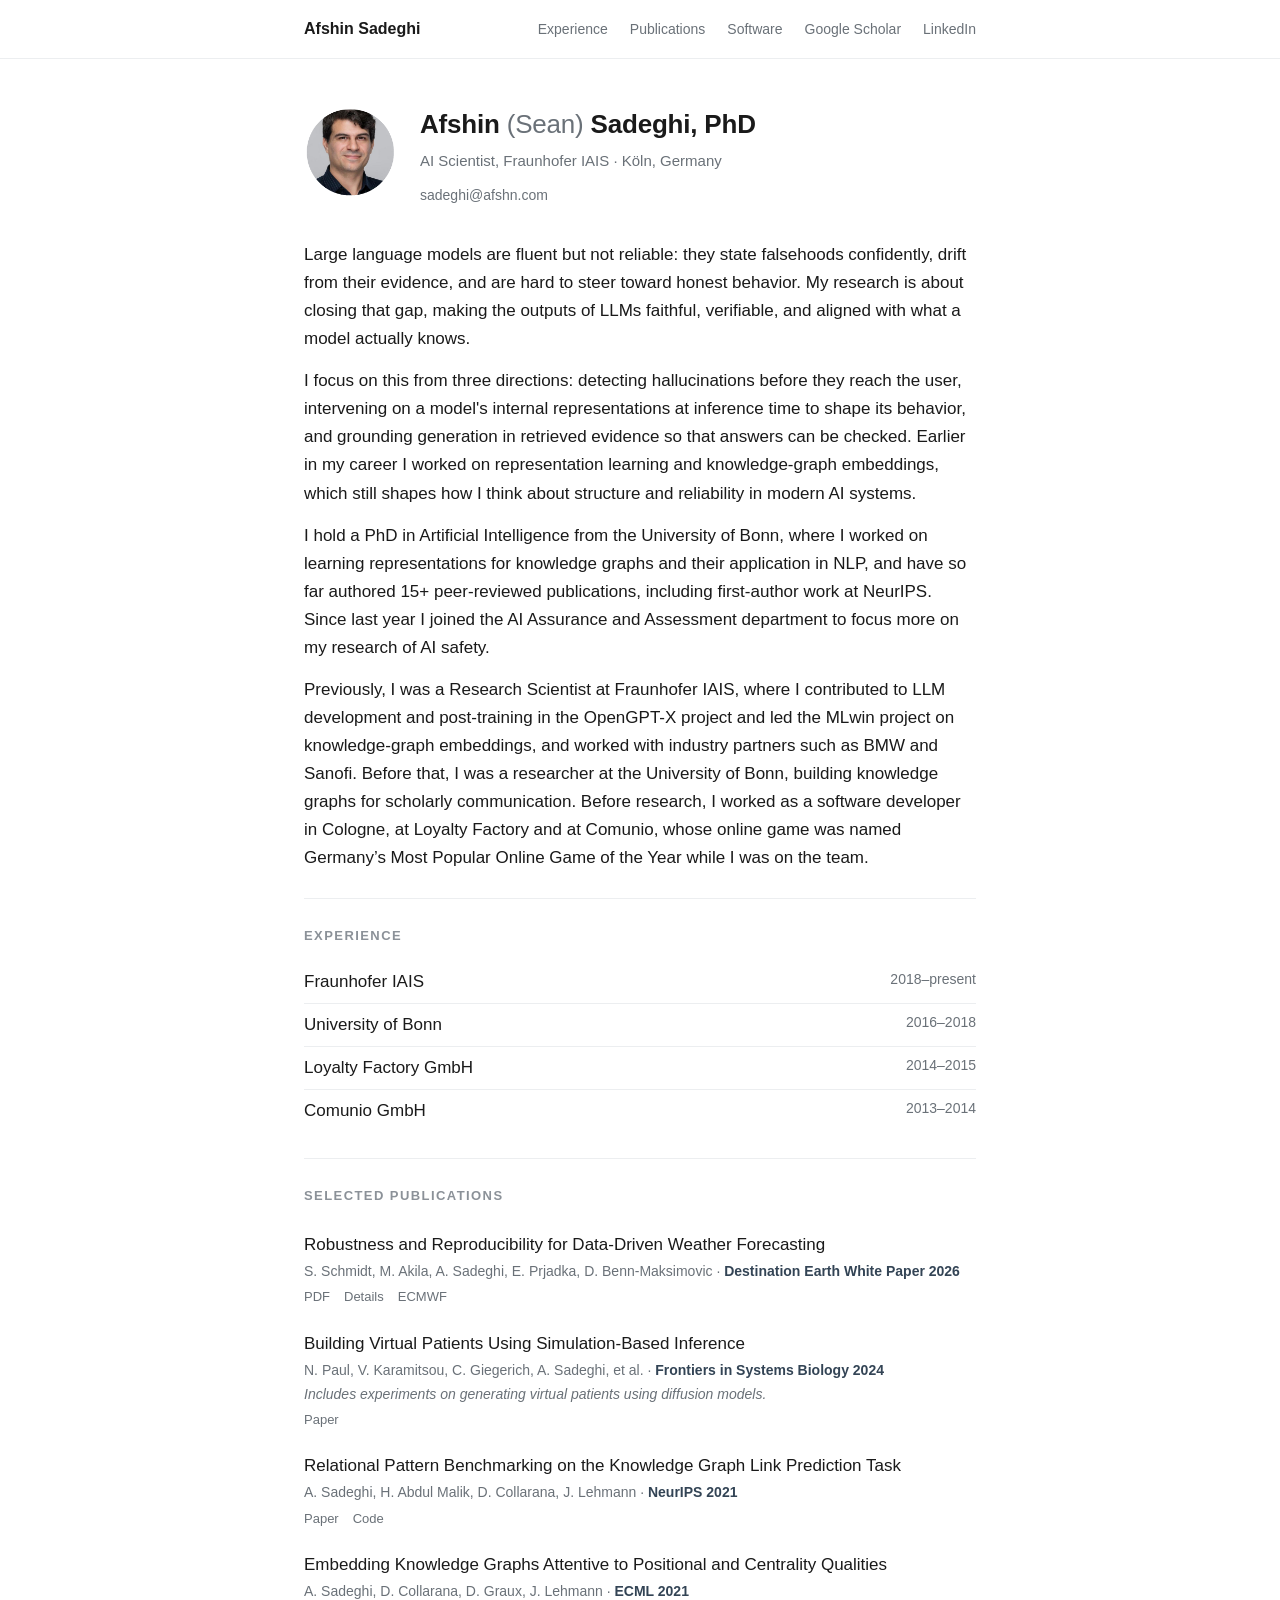
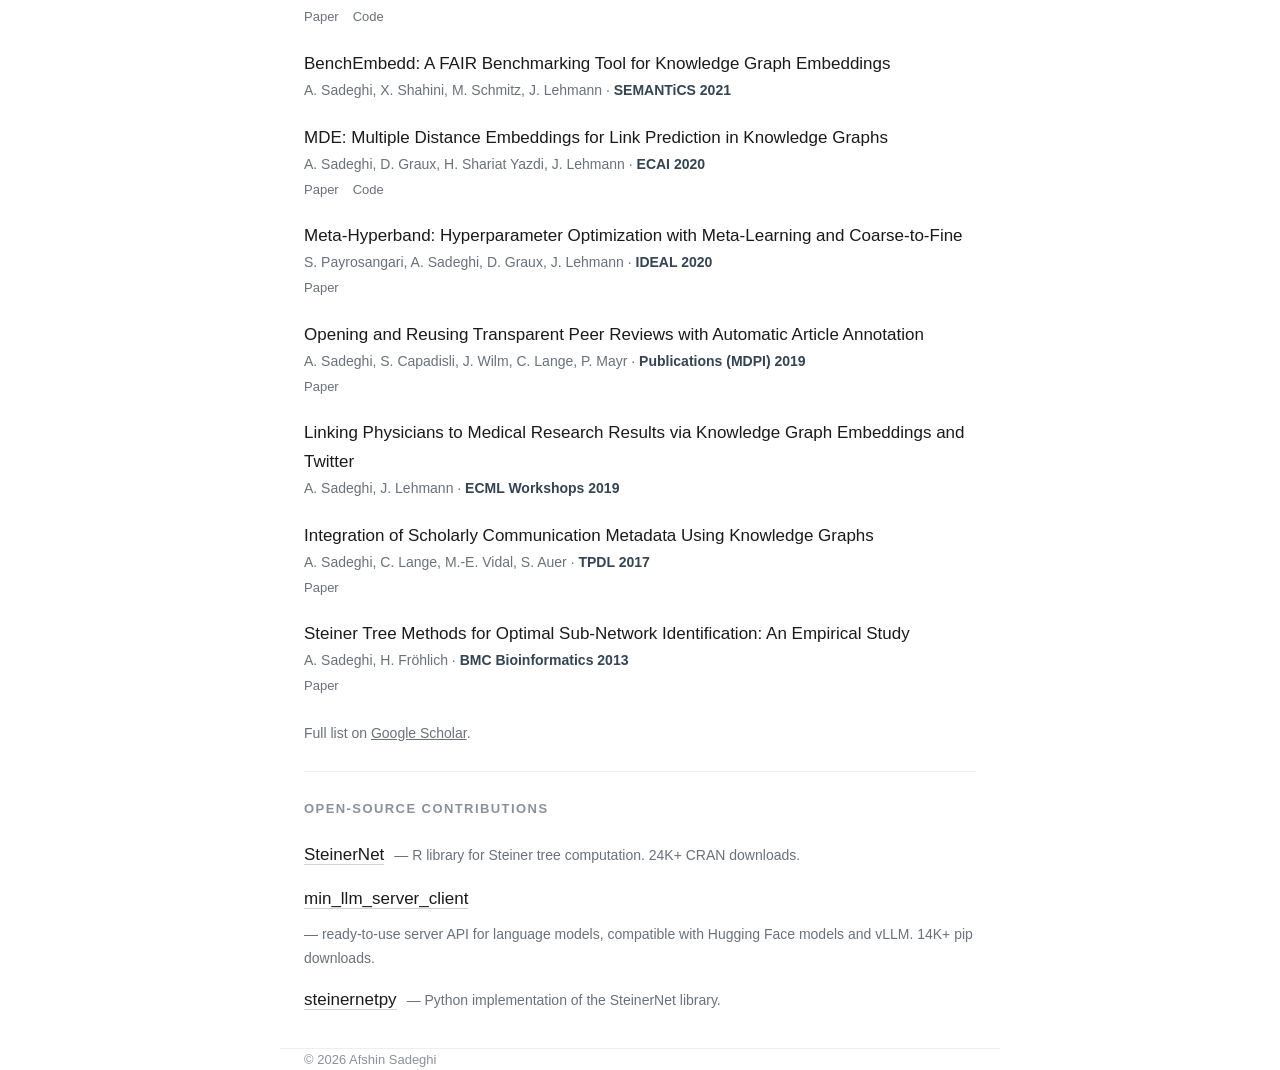
==== commit ff6b7bdd: "Add files via upload update oct 2026" ====
--- a/index.html
+++ b/index.html
@@ -84,8 +84,8 @@
     <a href="#experience">Experience</a>
     <a href="#publications">Publications</a>
     <a href="#software">Software</a>
-    <a href="https://scholar.google.com/citations?user=uWTszVEAAAAJ&hl=en">Scholar</a>
-    <a href="https://github.com/afshinsadeghi">GitHub</a>
+    <a href="https://scholar.google.com/citations?user=uWTszVEAAAAJ&hl=en">Google Scholar</a>
+    <a href="https://www.linkedin.com/in/afshin-sadeghi/">LinkedIn</a>
   </div>
 </nav>
 
@@ -98,8 +98,6 @@
         <p class="sub">AI Scientist, Fraunhofer IAIS &middot; K&ouml;ln, Germany</p>
         <div class="contact">
           <a href="mailto:sadeghi@afshn.com">sadeghi@afshn.com</a>
-          <a href="https://scholar.google.com/citations?user=uWTszVEAAAAJ&hl=en">Google Scholar</a>
-          <a href="https://www.linkedin.com/in/afshin-sadeghi/">LinkedIn</a>
         </div>
       </div>
     </div>
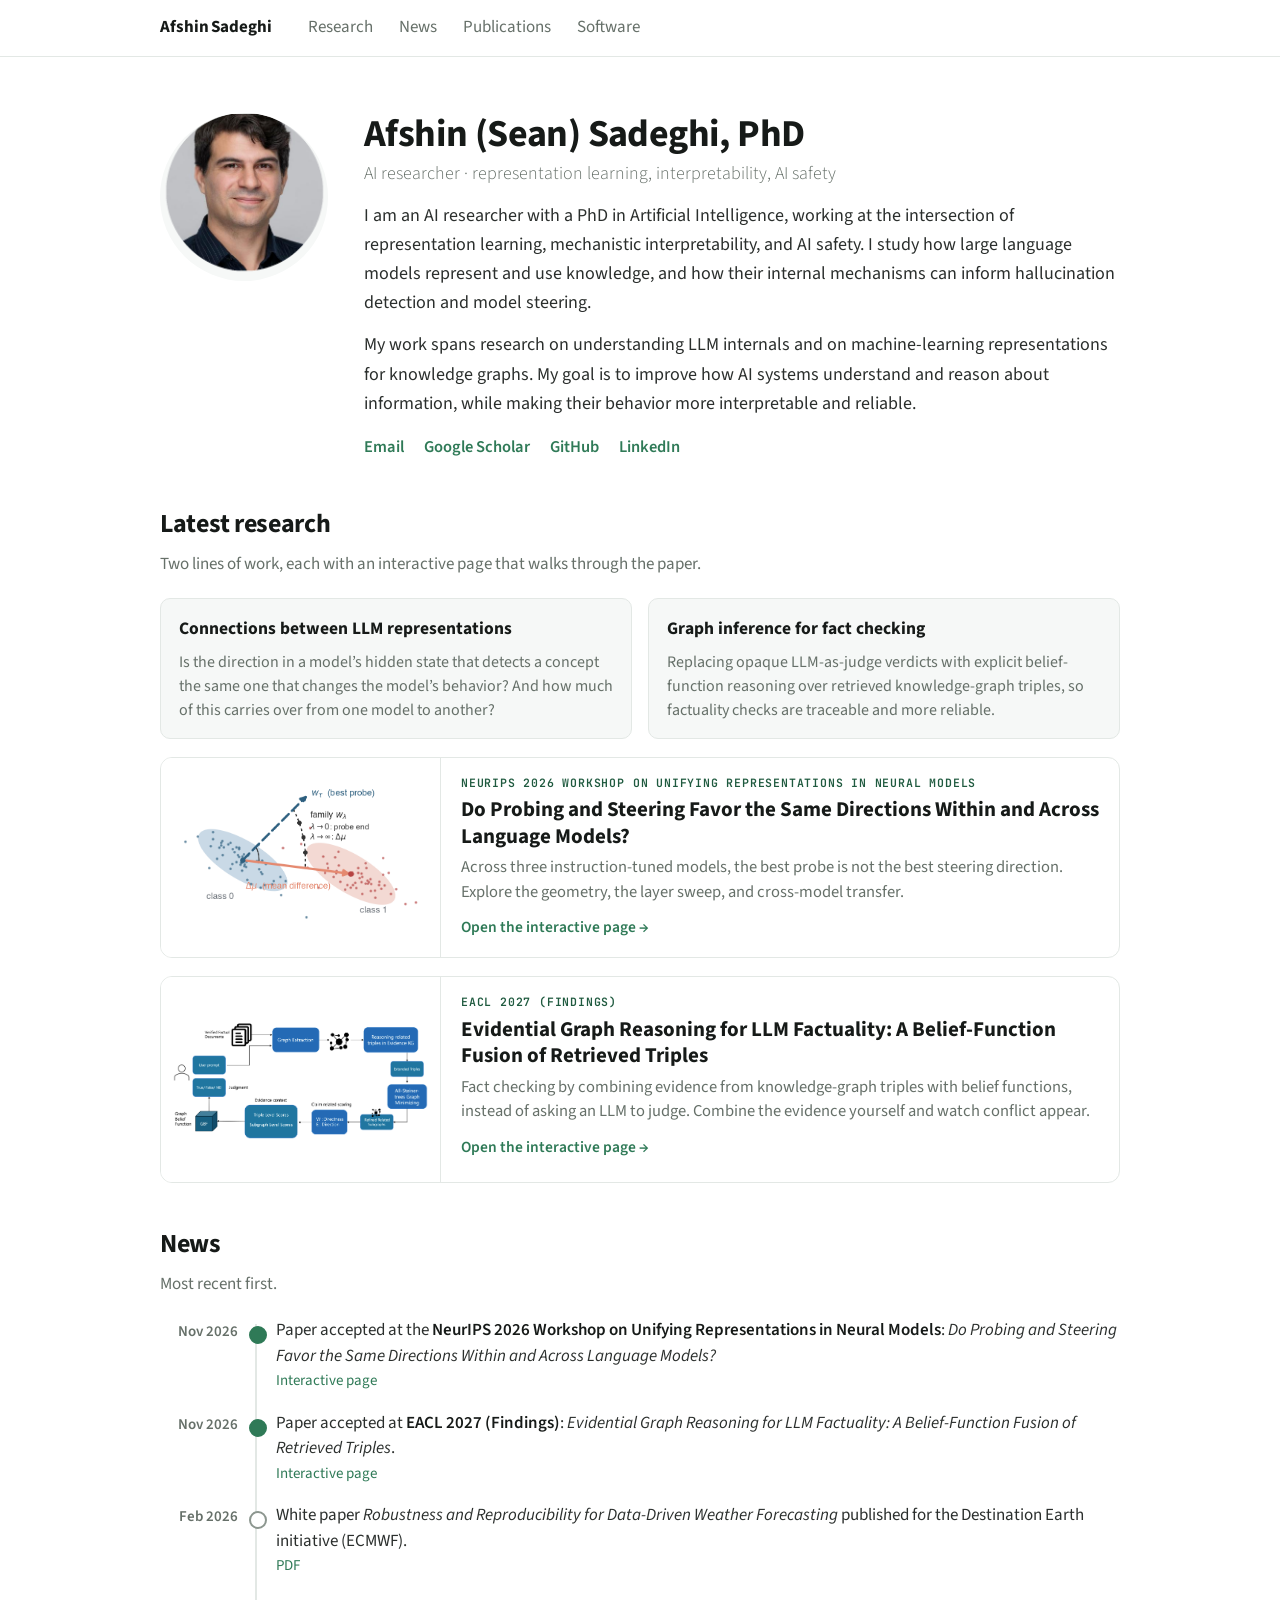
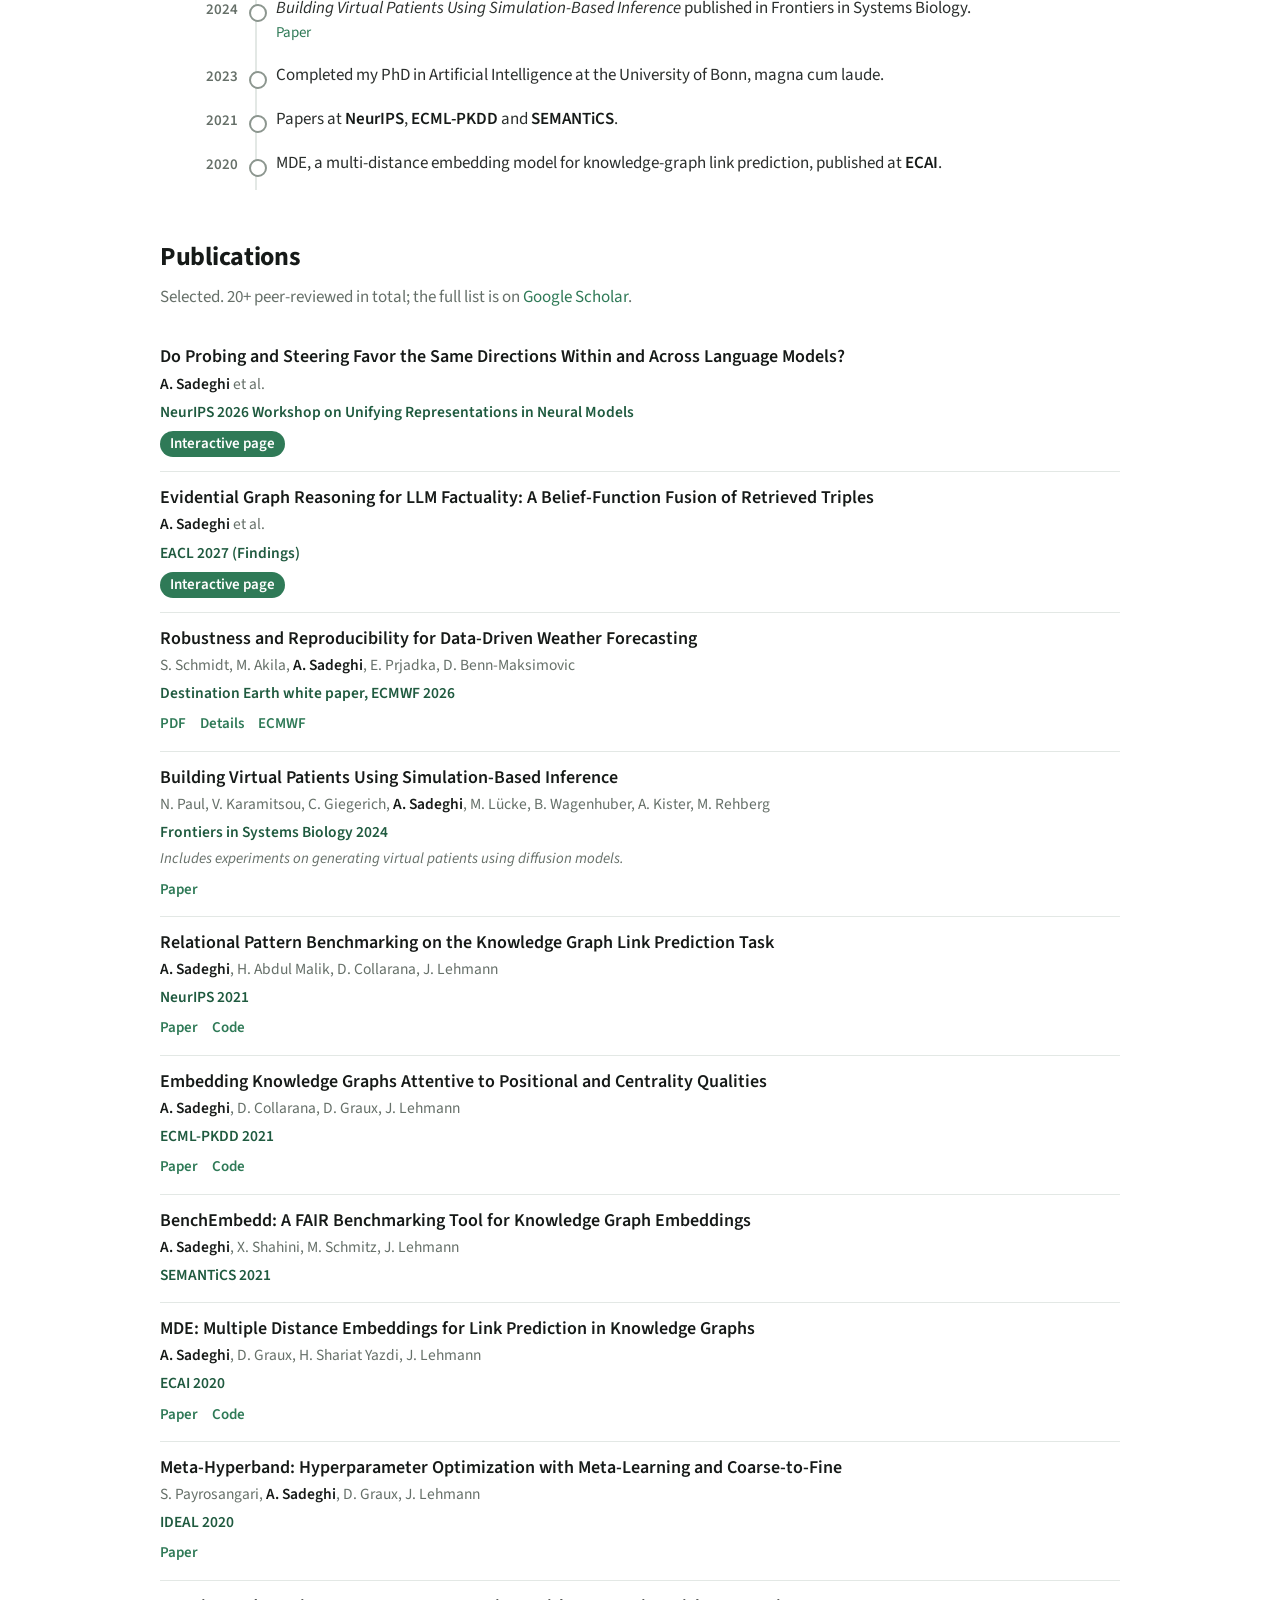
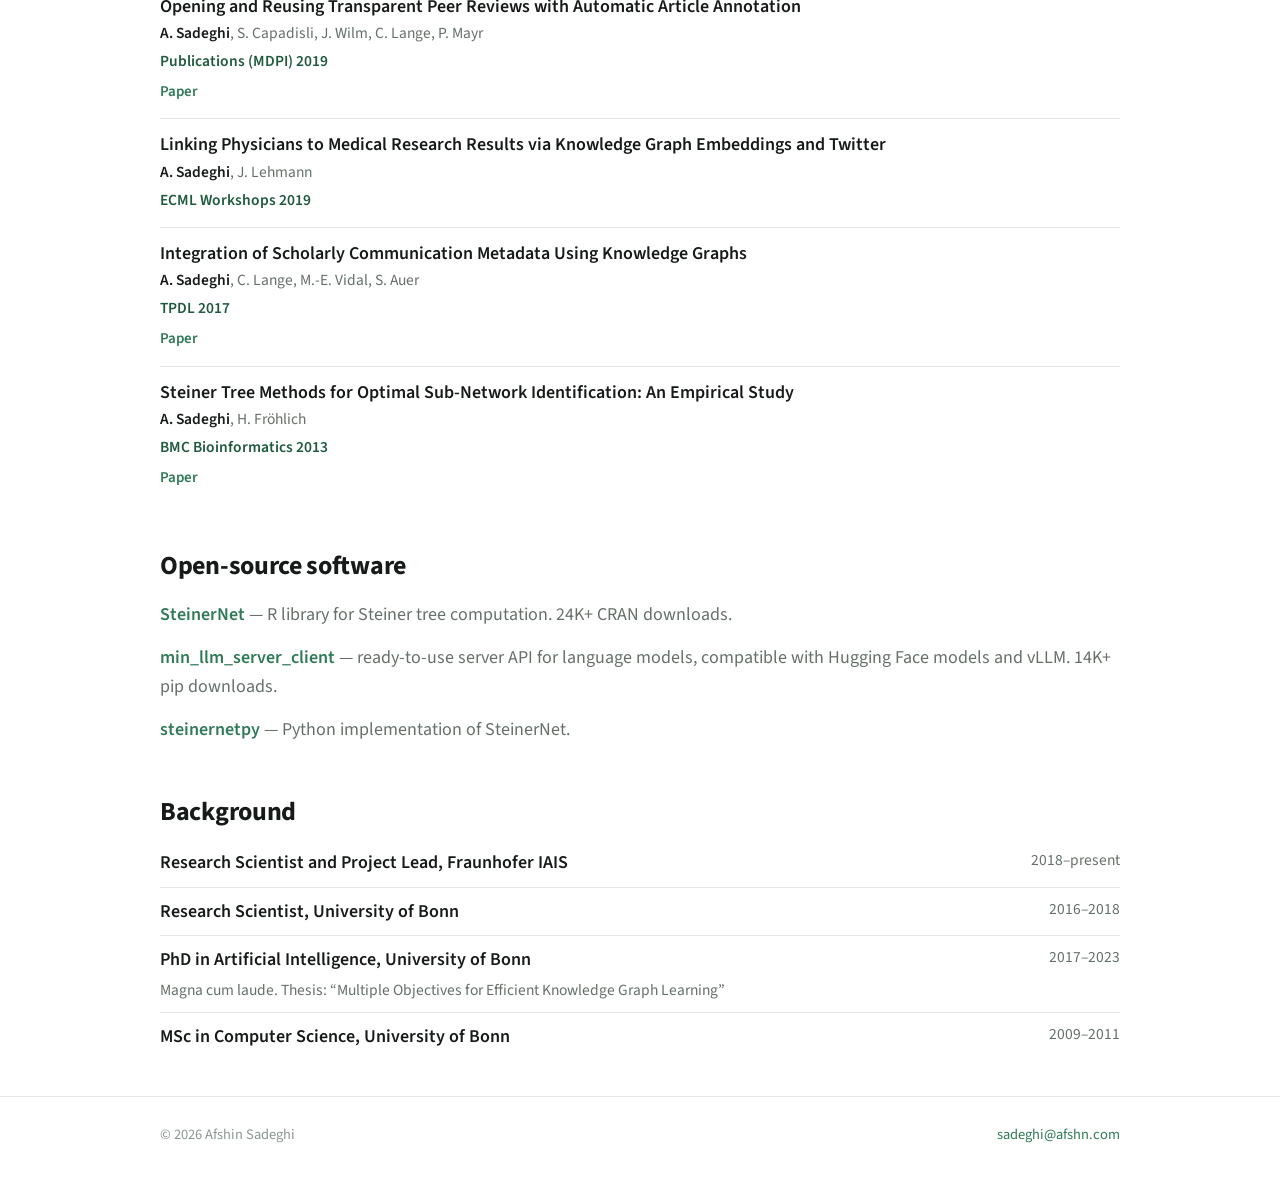
==== commit 77510bfb: "Add files via upload update 14 nov" ====
--- a/index.html
+++ b/index.html
@@ -4,214 +4,238 @@
 <meta charset="utf-8">
 <meta name="viewport" content="width=device-width, initial-scale=1">
 <title>Afshin Sadeghi</title>
-<meta name="description" content="Afshin (Sean) Sadeghi, PhD — research scientist working on the reliability, factuality, and safety of large language models.">
+<meta name="description" content="Afshin (Sean) Sadeghi, PhD: AI researcher working on representation learning, mechanistic interpretability and AI safety. How language models represent and use knowledge, hallucination detection, and model steering.">
 <meta property="og:title" content="Afshin Sadeghi">
-<meta property="og:description" content="Research scientist working on the reliability, factuality, and safety of large language models.">
-<style>
-  :root{
-    --ink:#1a1a1a; --muted:#6a7178; --faint:#8b9198;
-    --line:#eceef0; --accent:#345; --bg:#fff; --max:720px;
-  }
-  *{box-sizing:border-box}
-  html{-webkit-text-size-adjust:100%}
-  body{
-    margin:0; background:var(--bg); color:var(--ink);
-    font-family:-apple-system,BlinkMacSystemFont,"Segoe UI",Roboto,Helvetica,Arial,sans-serif;
-    line-height:1.65; font-size:17px; font-weight:400;
-  }
-  a{color:var(--ink); text-decoration:none; border-bottom:1px solid #cfd4d8}
-  a:hover{border-bottom-color:var(--ink)}
-  .wrap{max-width:var(--max); margin:0 auto; padding:0 24px}
-
-  /* top nav */
-  nav{border-bottom:1px solid var(--line)}
-  nav .wrap{display:flex; gap:22px; align-items:center; padding:16px 24px; flex-wrap:wrap}
-  nav .name{font-weight:600; border:0; font-size:16px}
-  nav .spacer{flex:1}
-  nav a{border:0; color:var(--muted); font-size:14px}
-  nav a:hover{color:var(--ink)}
-
-  /* header */
-  header.intro{padding:44px 0 8px}
-  header .row{display:flex; gap:24px; align-items:center; flex-wrap:wrap}
-  .avatar{width:92px; height:92px; border-radius:50%; object-fit:cover; flex:0 0 auto}
-  header h1{margin:0 0 3px; font-size:26px; font-weight:600; letter-spacing:-.2px}
-  header .sub{color:var(--muted); font-size:15px; margin:0}
-  .contact{margin-top:10px; font-size:14px; display:flex; gap:16px; flex-wrap:wrap}
-  .contact a{color:var(--muted); border:0}
-  .contact a:hover{color:var(--ink)}
-
-  main{padding:26px 0 60px}
-  section{padding:26px 0; border-top:1px solid var(--line)}
-  section:first-of-type{border-top:0}
-  h2{font-size:13px; text-transform:uppercase; letter-spacing:.11em; color:var(--faint);
-     margin:0 0 14px; font-weight:600}
-  p{margin:0 0 14px}
-  p:last-child{margin-bottom:0}
-  .bio a{color:var(--ink)}
-
-  ul.pubs{list-style:none; margin:0; padding:0}
-  ul.pubs li{padding:11px 0}
-  .pt{font-weight:500}
-  .pmeta{color:var(--muted); font-size:14px; margin-top:1px}
-  .venue{color:var(--accent); font-weight:600}
-  .pnote{color:var(--muted); font-size:14px; font-style:italic; margin-top:1px}
-  .plinks{font-size:13px; margin-top:3px}
-  .plinks a{color:var(--muted); border:0; margin-right:14px}
-  .plinks a:hover{color:var(--ink)}
-
-  .exp{margin:0; padding:0; list-style:none}
-  .exp li{display:flex; justify-content:space-between; gap:12px; padding:7px 0; border-bottom:1px solid var(--line)}
-  .exp li:last-child{border-bottom:0}
-  .exp .eo{font-weight:500}
-  .exp .ey{color:var(--muted); font-size:14px; white-space:nowrap}
-
-  .soft{margin:0; padding:0; list-style:none}
-  .soft li{padding:8px 0; display:flex; gap:10px; flex-wrap:wrap; align-items:baseline}
-  .soft .st{font-weight:500}
-  .soft .sd{color:var(--muted); font-size:14px}
-
-  footer{border-top:1px solid var(--line); color:var(--faint); font-size:13px;
-         padding:22px 0 44px}
-</style>
+<meta property="og:description" content="AI researcher: how language models represent and use knowledge, and how that can make them more interpretable and reliable.">
+<link rel="preconnect" href="https://fonts.googleapis.com">
+<link rel="preconnect" href="https://fonts.gstatic.com" crossorigin>
+<link rel="stylesheet" href="https://fonts.googleapis.com/css2?family=JetBrains+Mono:wght@400;600&family=Source+Sans+3:ital,wght@0,300..700;1,300..700&display=swap">
+<link rel="stylesheet" href="assets/site.css">
 </head>
 <body>
 
-<nav>
-  <div class="wrap">
-    <span class="name">Afshin Sadeghi</span>
-    <span class="spacer"></span>
-    <a href="#experience">Experience</a>
-    <a href="#publications">Publications</a>
-    <a href="#software">Software</a>
-    <a href="https://scholar.google.com/citations?user=uWTszVEAAAAJ&hl=en">Google Scholar</a>
-    <a href="https://www.linkedin.com/in/afshin-sadeghi/">LinkedIn</a>
+<nav class="topnav">
+  <div class="in">
+    <a class="brand" href="index.html">Afshin Sadeghi</a>
+    <a class="l" href="#research">Research</a>
+    <a class="l" href="#news">News</a>
+    <a class="l" href="#publications">Publications</a>
+    <a class="l" href="#software">Software</a>
+    <span class="sp"></span>
   </div>
 </nav>
 
-<header class="intro">
-  <div class="wrap">
+<header class="home-top">
+  <div class="wrap wide">
     <div class="row">
       <img class="avatar" src="images/photo-circle.png" alt="Afshin Sadeghi">
-      <div>
-        <h1>Afshin <span style="color:var(--muted);font-weight:400">(Sean)</span> Sadeghi, PhD</h1>
-        <p class="sub">AI Scientist, Fraunhofer IAIS &middot; K&ouml;ln, Germany</p>
-        <div class="contact">
-          <a href="mailto:sadeghi@afshn.com">sadeghi@afshn.com</a>
+      <div class="bio">
+        <h1>Afshin (Sean) Sadeghi, PhD</h1>
+        <p class="role">AI researcher &middot; representation learning, interpretability, AI safety</p>
+        <p>I am an AI researcher with a PhD in Artificial Intelligence, working at the intersection of representation learning, mechanistic interpretability, and AI safety. I study how large language models represent and use knowledge, and how their internal mechanisms can inform hallucination detection and model steering.</p>
+        <p>My work spans research on understanding LLM internals and on machine-learning representations for knowledge graphs. My goal is to improve how AI systems understand and reason about information, while making their behavior more interpretable and reliable.</p>
+        <div class="linkrow">
+          <a href="mailto:sadeghi@afshn.com">Email</a>
+          <a href="https://scholar.google.com/citations?user=uWTszVEAAAAJ&amp;hl=en">Google Scholar</a>
+          <a href="https://github.com/afshinsadeghi">GitHub</a>
+          <a href="https://www.linkedin.com/in/afshin-sadeghi/">LinkedIn</a>
         </div>
       </div>
     </div>
   </div>
 </header>
 
-<main class="wrap">
-
-  <section class="bio">
-    <p>Large language models are fluent but not reliable: they state falsehoods confidently, drift from their evidence, and are hard to steer toward honest behavior. My research is about closing that gap, making the outputs of LLMs faithful, verifiable, and aligned with what a model actually knows.</p>
-    <p>I focus on this from three directions: detecting hallucinations before they reach the user, intervening on a model's internal representations at inference time to shape its behavior, and grounding generation in retrieved evidence so that answers can be checked. Earlier in my career I worked on representation learning and knowledge-graph embeddings, which still shapes how I think about structure and reliability in modern AI systems.</p>
-    <p>I hold a PhD in Artificial Intelligence from the University of Bonn, where I worked on learning representations for knowledge graphs and their application in NLP, and have so far authored 15+ peer-reviewed publications, including first-author work at NeurIPS. Since last year I joined the AI Assurance and Assessment department to focus more on my research of AI safety.</p>
-    <p>Previously, I was a Research Scientist at Fraunhofer IAIS, where I contributed to LLM development and post-training in the OpenGPT-X project and led the MLwin project on knowledge-graph embeddings, and worked with industry partners such as BMW and Sanofi. Before that, I was a researcher at the University of Bonn, building knowledge graphs for scholarly communication. Before research, I worked as a software developer in Cologne, at Loyalty Factory and at Comunio, whose online game was named Germany&rsquo;s Most Popular Online Game of the Year while I was on the team.</p>
-  </section>
-
-  <section id="experience">
-    <h2>Experience</h2>
-    <ul class="exp">
-      <li><span class="eo">Fraunhofer IAIS</span><span class="ey">2018&ndash;present</span></li>
-      <li><span class="eo">University of Bonn</span><span class="ey">2016&ndash;2018</span></li>
-      <li><span class="eo">Loyalty Factory GmbH</span><span class="ey">2014&ndash;2015</span></li>
-      <li><span class="eo">Comunio GmbH</span><span class="ey">2013&ndash;2014</span></li>
-    </ul>
-  </section>
-
-  <section id="publications">
-    <h2>Selected Publications</h2>
+<main class="wrap wide">
+
+  <!-- ===================== RESEARCH ===================== -->
+  <section class="hsec" id="research">
+    <h2>Latest research</h2>
+    <p class="sub">Two lines of work, each with an interactive page that walks through the paper.</p>
+
+    <div class="focus">
+      <div class="f">
+        <h3>Connections between LLM representations</h3>
+        <p>Is the direction in a model&rsquo;s hidden state that detects a concept the same one that changes the model&rsquo;s behavior? And how much of this carries over from one model to another?</p>
+      </div>
+      <div class="f">
+        <h3>Graph inference for fact checking</h3>
+        <p>Replacing opaque LLM-as-judge verdicts with explicit belief-function reasoning over retrieved knowledge-graph triples, so factuality checks are traceable and more reliable.</p>
+      </div>
+    </div>
+
+    <div class="rcards" style="margin-top:18px">
+
+      <a class="rcard" href="research/probing-vs-steering/">
+        <div class="thumb">
+          <img src="research/probing-vs-steering/img/fig_concept_main.png" alt="Figure 1 of the paper: hidden states of two classes, the best probe direction and the mean-difference steering direction" loading="lazy">
+        </div>
+        <div class="txt">
+          <div class="tag">NeurIPS 2026 Workshop on Unifying Representations in Neural Models</div>
+          <h3>Do Probing and Steering Favor the Same Directions Within and Across Language Models?</h3>
+          <p>Across three instruction-tuned models, the best probe is not the best steering direction. Explore the geometry, the layer sweep, and cross-model transfer.</p>
+          <span class="go">Open the interactive page &rarr;</span>
+        </div>
+      </a>
+
+      <a class="rcard" href="research/evidential-graph-reasoning/">
+        <div class="thumb">
+          <img src="research/evidential-graph-reasoning/img/pipeline-factcheck.png" alt="Pipeline figure of the paper: documents to graph extraction, Steiner-tree subgraphs, triple scoring, and the graph belief function that gives the verdict" loading="lazy">
+        </div>
+        <div class="txt">
+          <div class="tag">EACL 2027 (Findings)</div>
+          <h3>Evidential Graph Reasoning for LLM Factuality: A Belief-Function Fusion of Retrieved Triples</h3>
+          <p>Fact checking by combining evidence from knowledge-graph triples with belief functions, instead of asking an LLM to judge. Combine the evidence yourself and watch conflict appear.</p>
+          <span class="go">Open the interactive page &rarr;</span>
+        </div>
+      </a>
+
+    </div>
+  </section>
+
+  <!-- ===================== NEWS ===================== -->
+  <section class="hsec" id="news">
+    <h2>News</h2>
+    <p class="sub">Most recent first.</p>
+    <ul class="timeline">
+      <!-- Dates: month-level where known. Edit freely; newest first. -->
+      <li class="hot"><span class="d">Nov 2026</span><span class="t">Paper accepted at the <b>NeurIPS 2026 Workshop on Unifying Representations in Neural Models</b>: <i>Do Probing and Steering Favor the Same Directions Within and Across Language Models?</i> <small><a href="research/probing-vs-steering/">Interactive page</a></small></span></li>
+      <li class="hot"><span class="d">Nov 2026</span><span class="t">Paper accepted at <b>EACL 2027 (Findings)</b>: <i>Evidential Graph Reasoning for LLM Factuality: A Belief-Function Fusion of Retrieved Triples</i>. <small><a href="research/evidential-graph-reasoning/">Interactive page</a></small></span></li>
+      <li><span class="d">Feb 2026</span><span class="t">White paper <i>Robustness and Reproducibility for Data-Driven Weather Forecasting</i> published for the Destination Earth initiative (ECMWF). <small><a href="papers/robustness-reproducibility-data-driven-weather-forecasting-2026.pdf">PDF</a></small></span></li>
+      <li><span class="d">2024</span><span class="t"><i>Building Virtual Patients Using Simulation-Based Inference</i> published in Frontiers in Systems Biology. <small><a href="https://www.frontiersin.org/articles/10.3389/fsysb.2024.1444912/full">Paper</a></small></span></li>
+      <li><span class="d">2023</span><span class="t">Completed my PhD in Artificial Intelligence at the University of Bonn, magna cum laude.</span></li>
+      <li><span class="d">2021</span><span class="t">Papers at <b>NeurIPS</b>, <b>ECML-PKDD</b> and <b>SEMANTiCS</b>.</span></li>
+      <li><span class="d">2020</span><span class="t">MDE, a multi-distance embedding model for knowledge-graph link prediction, published at <b>ECAI</b>.</span></li>
+    </ul>
+  </section>
+
+  <!-- ===================== PUBLICATIONS ===================== -->
+  <section class="hsec" id="publications">
+    <h2>Publications</h2>
+    <p class="sub">Selected. 20+ peer-reviewed in total; the full list is on <a href="https://scholar.google.com/citations?user=uWTszVEAAAAJ&amp;hl=en">Google Scholar</a>.</p>
+
     <ul class="pubs">
 
       <li>
+        <div class="pt">Do Probing and Steering Favor the Same Directions Within and Across Language Models?</div>
+        <div class="pa"><span class="me">A. Sadeghi</span> et al.</div>
+        <div class="pv"><span class="venue">NeurIPS 2026 Workshop on Unifying Representations in Neural Models</span></div>
+        <div class="pl"><a class="hi" href="research/probing-vs-steering/">Interactive page</a></div>
+      </li>
+
+      <li>
+        <div class="pt">Evidential Graph Reasoning for LLM Factuality: A Belief-Function Fusion of Retrieved Triples</div>
+        <div class="pa"><span class="me">A. Sadeghi</span> et al.</div>
+        <div class="pv"><span class="venue">EACL 2027 (Findings)</span></div>
+        <div class="pl"><a class="hi" href="research/evidential-graph-reasoning/">Interactive page</a></div>
+      </li>
+
+      <li>
         <div class="pt">Robustness and Reproducibility for Data-Driven Weather Forecasting</div>
-        <div class="pmeta">S. Schmidt, M. Akila, A. Sadeghi, E. Prjadka, D. Benn-Maksimovic &middot; <span class="venue">Destination Earth White Paper 2026</span></div>
-        <div class="plinks"><a href="papers/robustness-reproducibility-data-driven-weather-forecasting-2026.pdf">PDF</a><a href="papers/robustness-reproducibility-weather-forecasting.html">Details</a><a href="https://www.ecmwf.int/sites/default/files/elibrary/022026/81718-robustness-and-reproducibility-for-data-driven-weather-forecasting.pdf">ECMWF</a></div>
+        <div class="pa">S. Schmidt, M. Akila, <span class="me">A. Sadeghi</span>, E. Prjadka, D. Benn-Maksimovic</div>
+        <div class="pv"><span class="venue">Destination Earth white paper, ECMWF 2026</span></div>
+        <div class="pl"><a href="papers/robustness-reproducibility-data-driven-weather-forecasting-2026.pdf">PDF</a><a href="papers/robustness-reproducibility-weather-forecasting.html">Details</a><a href="https://www.ecmwf.int/sites/default/files/elibrary/022026/81718-robustness-and-reproducibility-for-data-driven-weather-forecasting.pdf">ECMWF</a></div>
       </li>
 
       <li>
         <div class="pt">Building Virtual Patients Using Simulation-Based Inference</div>
-        <div class="pmeta">N. Paul, V. Karamitsou, C. Giegerich, A. Sadeghi, et al. &middot; <span class="venue">Frontiers in Systems Biology 2024</span></div>
-        <div class="pnote">Includes experiments on generating virtual patients using diffusion models.</div>
-        <div class="plinks"><a href="https://www.frontiersin.org/articles/10.3389/fsysb.2024.1444912/full">Paper</a></div>
+        <div class="pa">N. Paul, V. Karamitsou, C. Giegerich, <span class="me">A. Sadeghi</span>, M. L&uuml;cke, B. Wagenhuber, A. Kister, M. Rehberg</div>
+        <div class="pv"><span class="venue">Frontiers in Systems Biology 2024</span></div>
+        <div class="pn">Includes experiments on generating virtual patients using diffusion models.</div>
+        <div class="pl"><a href="https://www.frontiersin.org/articles/10.3389/fsysb.2024.1444912/full">Paper</a></div>
       </li>
 
       <li>
         <div class="pt">Relational Pattern Benchmarking on the Knowledge Graph Link Prediction Task</div>
-        <div class="pmeta">A. Sadeghi, H. Abdul Malik, D. Collarana, J. Lehmann &middot; <span class="venue">NeurIPS 2021</span></div>
-        <div class="plinks"><a href="https://openreview.net/pdf?id=Gln7zxMffae">Paper</a><a href="https://github.com/mlwin-de/relational_pattern_benchmarking">Code</a></div>
+        <div class="pa"><span class="me">A. Sadeghi</span>, H. Abdul Malik, D. Collarana, J. Lehmann</div>
+        <div class="pv"><span class="venue">NeurIPS 2021</span></div>
+        <div class="pl"><a href="https://openreview.net/pdf?id=Gln7zxMffae">Paper</a><a href="https://github.com/mlwin-de/relational_pattern_benchmarking">Code</a></div>
       </li>
 
       <li>
         <div class="pt">Embedding Knowledge Graphs Attentive to Positional and Centrality Qualities</div>
-        <div class="pmeta">A. Sadeghi, D. Collarana, D. Graux, J. Lehmann &middot; <span class="venue">ECML 2021</span></div>
-        <div class="plinks"><a href="https://2021.ecmlpkdd.org/wp-content/uploads/2021/07/sub_1096.pdf">Paper</a><a href="https://github.com/afshinsadeghi/GFA-NN">Code</a></div>
+        <div class="pa"><span class="me">A. Sadeghi</span>, D. Collarana, D. Graux, J. Lehmann</div>
+        <div class="pv"><span class="venue">ECML-PKDD 2021</span></div>
+        <div class="pl"><a href="https://2021.ecmlpkdd.org/wp-content/uploads/2021/07/sub_1096.pdf">Paper</a><a href="https://github.com/afshinsadeghi/GFA-NN">Code</a></div>
       </li>
 
       <li>
         <div class="pt">BenchEmbedd: A FAIR Benchmarking Tool for Knowledge Graph Embeddings</div>
-        <div class="pmeta">A. Sadeghi, X. Shahini, M. Schmitz, J. Lehmann &middot; <span class="venue">SEMANTiCS 2021</span></div>
+        <div class="pa"><span class="me">A. Sadeghi</span>, X. Shahini, M. Schmitz, J. Lehmann</div>
+        <div class="pv"><span class="venue">SEMANTiCS 2021</span></div>
       </li>
 
       <li>
         <div class="pt">MDE: Multiple Distance Embeddings for Link Prediction in Knowledge Graphs</div>
-        <div class="pmeta">A. Sadeghi, D. Graux, H. Shariat Yazdi, J. Lehmann &middot; <span class="venue">ECAI 2020</span></div>
-        <div class="plinks"><a href="https://ecai2020.eu/papers/1271_paper.pdf">Paper</a><a href="https://github.com/mlwin-de/MDE">Code</a></div>
+        <div class="pa"><span class="me">A. Sadeghi</span>, D. Graux, H. Shariat Yazdi, J. Lehmann</div>
+        <div class="pv"><span class="venue">ECAI 2020</span></div>
+        <div class="pl"><a href="https://ecai2020.eu/papers/1271_paper.pdf">Paper</a><a href="https://github.com/mlwin-de/MDE">Code</a></div>
       </li>
 
       <li>
         <div class="pt">Meta-Hyperband: Hyperparameter Optimization with Meta-Learning and Coarse-to-Fine</div>
-        <div class="pmeta">S. Payrosangari, A. Sadeghi, D. Graux, J. Lehmann &middot; <span class="venue">IDEAL 2020</span></div>
-        <div class="plinks"><a href="https://link.springer.com/chapter/10.1007/978-3-030-62362-3_30">Paper</a></div>
+        <div class="pa">S. Payrosangari, <span class="me">A. Sadeghi</span>, D. Graux, J. Lehmann</div>
+        <div class="pv"><span class="venue">IDEAL 2020</span></div>
+        <div class="pl"><a href="https://link.springer.com/chapter/10.1007/978-3-030-62362-3_30">Paper</a></div>
       </li>
 
       <li>
         <div class="pt">Opening and Reusing Transparent Peer Reviews with Automatic Article Annotation</div>
-        <div class="pmeta">A. Sadeghi, S. Capadisli, J. Wilm, C. Lange, P. Mayr &middot; <span class="venue">Publications (MDPI) 2019</span></div>
-        <div class="plinks"><a href="https://www.mdpi.com/2304-6775/7/1/9">Paper</a></div>
+        <div class="pa"><span class="me">A. Sadeghi</span>, S. Capadisli, J. Wilm, C. Lange, P. Mayr</div>
+        <div class="pv"><span class="venue">Publications (MDPI) 2019</span></div>
+        <div class="pl"><a href="https://www.mdpi.com/2304-6775/7/1/9">Paper</a></div>
       </li>
 
       <li>
         <div class="pt">Linking Physicians to Medical Research Results via Knowledge Graph Embeddings and Twitter</div>
-        <div class="pmeta">A. Sadeghi, J. Lehmann &middot; <span class="venue">ECML Workshops 2019</span></div>
+        <div class="pa"><span class="me">A. Sadeghi</span>, J. Lehmann</div>
+        <div class="pv"><span class="venue">ECML Workshops 2019</span></div>
       </li>
 
       <li>
         <div class="pt">Integration of Scholarly Communication Metadata Using Knowledge Graphs</div>
-        <div class="pmeta">A. Sadeghi, C. Lange, M.-E. Vidal, S. Auer &middot; <span class="venue">TPDL 2017</span></div>
-        <div class="plinks"><a href="https://link.springer.com/chapter/10.1007/978-3-319-67008-9_26">Paper</a></div>
+        <div class="pa"><span class="me">A. Sadeghi</span>, C. Lange, M.-E. Vidal, S. Auer</div>
+        <div class="pv"><span class="venue">TPDL 2017</span></div>
+        <div class="pl"><a href="https://link.springer.com/chapter/10.1007/978-3-319-67008-9_26">Paper</a></div>
       </li>
 
       <li>
         <div class="pt">Steiner Tree Methods for Optimal Sub-Network Identification: An Empirical Study</div>
-        <div class="pmeta">A. Sadeghi, H. Fr&ouml;hlich &middot; <span class="venue">BMC Bioinformatics 2013</span></div>
-        <div class="plinks"><a href="https://bmcbioinformatics.biomedcentral.com/articles/10.1186/1471-2105-14-144">Paper</a></div>
-      </li>
-
-    </ul>
-    <p style="margin-top:14px;font-size:14px;color:var(--muted)">
-      Full list on <a href="https://scholar.google.com/citations?user=uWTszVEAAAAJ&hl=en" style="color:var(--muted);border:0;text-decoration:underline">Google Scholar</a>.
-    </p>
-  </section>
-
-  <section id="software">
-    <h2>Open-Source Contributions</h2>
+        <div class="pa"><span class="me">A. Sadeghi</span>, H. Fr&ouml;hlich</div>
+        <div class="pv"><span class="venue">BMC Bioinformatics 2013</span></div>
+        <div class="pl"><a href="https://bmcbioinformatics.biomedcentral.com/articles/10.1186/1471-2105-14-144">Paper</a></div>
+      </li>
+
+    </ul>
+  </section>
+
+  <!-- ===================== SOFTWARE ===================== -->
+  <section class="hsec" id="software">
+    <h2>Open-source software</h2>
     <ul class="soft">
       <li><span class="st"><a href="https://github.com/afshinsadeghi/SteinerNet">SteinerNet</a></span> <span class="sd">&mdash; R library for Steiner tree computation. 24K+ CRAN downloads.</span></li>
       <li><span class="st"><a href="https://github.com/afshinsadeghi/min_llm_server_client">min_llm_server_client</a></span> <span class="sd">&mdash; ready-to-use server API for language models, compatible with Hugging Face models and vLLM. 14K+ pip downloads.</span></li>
-      <li><span class="st"><a href="https://github.com/afshinsadeghi/steinernetpy">steinernetpy</a></span> <span class="sd">&mdash; Python implementation of the SteinerNet library.</span></li>
-    </ul>
-  </section>
-
+      <li><span class="st"><a href="https://github.com/afshinsadeghi/steinernetpy">steinernetpy</a></span> <span class="sd">&mdash; Python implementation of SteinerNet.</span></li>
+    </ul>
+  </section>
+
+  <!-- ===================== BACKGROUND ===================== -->
+  <section class="hsec" id="background">
+    <h2>Background</h2>
+    <ul class="explist">
+      <li><span class="eo">Research Scientist and Project Lead, Fraunhofer IAIS</span><span class="ey">2018&ndash;present</span></li>
+      <li><span class="eo">Research Scientist, University of Bonn</span><span class="ey">2016&ndash;2018</span></li>
+      <li><span class="eo">PhD in Artificial Intelligence, University of Bonn</span><span class="ey">2017&ndash;2023</span><span class="ed">Magna cum laude. Thesis: &ldquo;Multiple Objectives for Efficient Knowledge Graph Learning&rdquo;</span></li>
+      <li><span class="eo">MSc in Computer Science, University of Bonn</span><span class="ey">2009&ndash;2011</span></li>
+    </ul>
+  </section>
 
 </main>
 
-<footer class="wrap">
-  &copy; 2026 Afshin Sadeghi
+<footer class="site">
+  <div class="wrap wide">
+    <span>&copy; 2026 Afshin Sadeghi</span>
+    <span><a href="mailto:sadeghi@afshn.com">sadeghi@afshn.com</a></span>
+  </div>
 </footer>
 
 </body>
--- a/assets/site.css
+++ b/assets/site.css
@@ -0,0 +1,449 @@
+/* Shared design system for afshn.com — homepage + interactive paper pages.
+   Style follows the clean "research blog" look: Source Sans 3, tinted hero band,
+   authors/affiliations/date grid, TL;DR card, wide readable article column. */
+
+:root{
+  --bg:#ffffff;
+  --surface:#f6f8f7;          /* cards, widgets */
+  --band:#eef4f0;             /* hero band */
+  --ink:#2b2f2d;
+  --ink-strong:#161a18;
+  --muted:#667069;
+  --faint:#8c968f;
+  --line:#e3e8e5;
+  --accent:#2f7a57;           /* links, highlights */
+  --accent-ink:#1f5a3f;
+  --accent-soft:#e3f0e8;
+  --warm:#c2571a;             /* second series / warnings */
+  --warm-soft:#fbeadf;
+  --blue:#2f5f9e;             /* third series */
+  --blue-soft:#e4ecf7;
+  --code-bg:#f1f4f2;
+  --max:760px;                /* reading column */
+  --wide:1000px;              /* figures, widgets */
+  --radius:10px;
+  --sans:"Source Sans 3","Source Sans Pro",-apple-system,BlinkMacSystemFont,"Segoe UI",Roboto,Helvetica,Arial,sans-serif;
+  --mono:"JetBrains Mono",ui-monospace,SFMono-Regular,Menlo,Consolas,monospace;
+}
+@media (prefers-color-scheme: dark){
+  :root:not([data-theme="light"]){
+    --bg:#141816;
+    --surface:#1b211e; --band:#1a2420;
+    --ink:#d6dcd8; --ink-strong:#f1f4f2; --muted:#9aa59e; --faint:#74807a;
+    --line:#2a322e; --accent:#6fc59a; --accent-ink:#8fd8b3; --accent-soft:#1f3329;
+    --warm:#f09a62; --warm-soft:#3a2a1e; --blue:#8db4ea; --blue-soft:#1f2a3b;
+    --code-bg:#1d2421;
+  }
+}
+:root[data-theme="dark"]{
+  --bg:#141816; --surface:#1b211e; --band:#1a2420;
+  --ink:#d6dcd8; --ink-strong:#f1f4f2; --muted:#9aa59e; --faint:#74807a;
+  --line:#2a322e; --accent:#6fc59a; --accent-ink:#8fd8b3; --accent-soft:#1f3329;
+  --warm:#f09a62; --warm-soft:#3a2a1e; --blue:#8db4ea; --blue-soft:#1f2a3b;
+  --code-bg:#1d2421;
+}
+
+*{box-sizing:border-box}
+html{-webkit-text-size-adjust:100%; scroll-behavior:smooth; scroll-padding-top:72px}
+body{
+  margin:0; background:var(--bg); color:var(--ink);
+  font-family:var(--sans); font-size:18px; line-height:1.62; font-weight:400;
+  -webkit-font-smoothing:antialiased;
+}
+a{color:var(--accent); text-decoration:none}
+a:hover{text-decoration:underline; text-underline-offset:3px}
+img,svg,canvas{max-width:100%}
+code,kbd{font-family:var(--mono); font-size:.86em; background:var(--code-bg); padding:.1em .32em; border-radius:4px}
+b,strong{font-weight:600; color:var(--ink-strong)}
+.wrap{max-width:var(--max); margin:0 auto; padding:0 20px}
+.wrap.wide{max-width:var(--wide)}
+
+/* ---------- top navigation ---------- */
+.topnav{position:sticky; top:0; z-index:50; background:color-mix(in srgb,var(--bg) 92%,transparent);
+  backdrop-filter:saturate(1.4) blur(8px); border-bottom:1px solid var(--line)}
+.topnav .in{max-width:var(--wide); margin:0 auto; padding:0 20px; height:56px;
+  display:flex; align-items:center; gap:26px}
+.topnav .brand{font-weight:700; color:var(--ink-strong); font-size:17px; letter-spacing:-.1px; margin-right:10px; white-space:nowrap}
+.topnav .brand:hover{text-decoration:none}
+.topnav a.l{color:var(--muted); font-size:17px}
+.topnav a.l:hover,.topnav a.l.on{color:var(--accent); text-decoration:none}
+.topnav .sp{flex:1}
+@media (max-width:640px){
+  .topnav .in{gap:16px; overflow-x:auto; scrollbar-width:none}
+  .topnav a.l{font-size:15px; white-space:nowrap}
+  .topnav .brand{font-size:15px}
+}
+
+/* ---------- paper hero ---------- */
+.hero{background:var(--band); padding:48px 0 44px; position:relative; overflow:hidden}
+.hero canvas.hero-net{position:absolute; inset:0; width:100%; height:100%; pointer-events:none; opacity:.85;
+  -webkit-mask-image:linear-gradient(90deg,transparent 0,transparent 52%,rgba(0,0,0,.45) 72%,#000 100%);
+  mask-image:linear-gradient(90deg,transparent 0,transparent 52%,rgba(0,0,0,.45) 72%,#000 100%)}
+@media (max-width:760px){.hero canvas.hero-net{display:none}}
+.hero .wrap{position:relative; z-index:1}
+
+/* ---------- animated figures (steering page) ---------- */
+.anifig{background:var(--bg); border:1px solid var(--line); border-radius:8px; padding:10px 8px 6px}
+.anirow{display:flex; flex-wrap:wrap; gap:8px; justify-content:center}
+.anipanel{flex:1 1 300px; min-width:0; max-width:460px}
+.anirow.three .anipanel{flex:1 1 230px; max-width:320px}
+.anifig svg{display:block; width:100%; height:auto; overflow:visible}
+.anifig svg text{font-family:var(--sans); fill:var(--muted); font-size:9px}
+.anifig svg .ttl{font-size:11px; font-weight:600; fill:var(--ink-strong)}
+.anifig svg .tl{font-size:8.5px} .anifig svg .al{font-size:8.5px; fill:var(--muted)}
+.anifig svg .frame{fill:none; stroke:var(--line)} .anifig svg .tick{stroke:var(--line)}
+.anifig svg .ref{stroke:var(--line); stroke-dasharray:2 3}
+.anifig svg .cursor{stroke:var(--ink-strong); stroke-width:1; opacity:0; transition:opacity .4s}
+.anifig svg.go .cursor{opacity:.55}
+.anifig svg .cv{fill:none; opacity:0; transition:opacity .3s}
+.anifig svg.go .cv{opacity:1}
+.anifig svg .cv.probe{stroke-width:1.5; stroke-dasharray:5 3} .anifig svg .cv.steer{stroke-width:2.1}
+.anifig svg .mk{opacity:0; transform-box:fill-box; transform-origin:center; transition:opacity .4s 1.4s, transform .2s} .anifig svg.go .mk{opacity:1}
+.anifig svg .mk.steer{transition-delay:2.2s}
+.anifig svg .mk.probe{fill:var(--bg); stroke-width:1.1} .anifig svg .mk.big{stroke-width:1.6}
+.anifig svg .mk.on{transform:scale(1.7)}
+.anifig svg .diag{fill:none; stroke:var(--ink); stroke-width:1; stroke-dasharray:4 3; opacity:.7}
+.anifig svg .note{font-size:7.5px; fill:var(--muted)} .anifig svg .note.r{font-size:9px; fill:var(--ink-strong); font-weight:600}
+.anifig svg .pt{opacity:0; transform-box:fill-box; transform-origin:center; transform:scale(.3); transition:opacity .45s, transform .45s cubic-bezier(.2,1.4,.4,1), filter .3s}
+.anifig svg .pt.in{opacity:1; transform:scale(1)}
+.anifig svg .pt.dim{opacity:.3} .anifig svg .pt.hi .dot{stroke:var(--ink-strong); stroke-width:1.6}
+.anifig svg .dot{stroke:var(--bg); stroke-width:.6; cursor:pointer}
+.anifig svg .eb{stroke-width:1; opacity:.85} .anifig svg .pl{font-size:7.5px; fill:var(--ink)}
+.anilegend{display:flex; flex-wrap:wrap; gap:6px 14px; justify-content:center; font-size:12.5px; color:var(--muted); margin:6px 4px 2px}
+.anilegend i{display:inline-block; width:12px; height:12px; border-radius:3px; vertical-align:-2px; margin-right:5px}
+.anilegend b{color:var(--ink); font-weight:600}
+.aniread{font-family:var(--mono); font-size:11.5px; line-height:1.5; color:var(--ink); min-height:3.2em; margin:4px 6px 0; text-align:center}
+.aniread b{color:var(--ink-strong)}
+@media (prefers-reduced-motion:reduce){.anifig svg .pt,.anifig svg .mk,.anifig svg .cv,.anifig svg .cursor{transition:none}}
+
+/* ---------- pipeline animation (evidential page) ---------- */
+.pipe{--pk:#222222; --ps:#59636e; --pg:#8b929b; --pr:#d93a4b; --pl:#e1e4e8; --pp:#ffffff}
+@media (prefers-color-scheme:dark){:root:not([data-theme="light"]) .pipe{--pk:#e8ebee; --ps:#aab3bd; --pg:#6f7883; --pr:#f06a78; --pl:#2d343b; --pp:#20262c}}
+:root[data-theme="dark"] .pipe{--pk:#e8ebee; --ps:#aab3bd; --pg:#6f7883; --pr:#f06a78; --pl:#2d343b; --pp:#20262c}
+.pipe svg{display:block; width:100%; height:auto; background:var(--pp); border:1px solid var(--pl); border-radius:8px}
+.pipe svg text{font-family:var(--sans); fill:var(--pk)}
+.pipe .box .frame{fill:var(--pp); stroke:var(--pg); stroke-width:1.5; transition:stroke .3s, stroke-width .3s}
+.pipe .box.act .frame{stroke:var(--pr); stroke-width:2.5}
+.pipe .box.done .frame{stroke:var(--pk)}
+.pipe .box .tt{font-size:10.5px; font-weight:600; fill:var(--pk)}
+.pipe .box .ts{font-size:8.5px; fill:var(--ps)}
+.pipe .box .inner{opacity:0; transition:opacity .4s}
+.pipe .box.act .inner,.pipe .box.done .inner{opacity:1}
+.pipe .ani{opacity:0; transition:opacity .4s}
+.pipe .box.act .ani,.pipe .box.done .ani{opacity:1}
+.pipe .box.act .ani{transition-delay:var(--d,0s)}
+.pipe .draw{stroke-dasharray:200; stroke-dashoffset:200; transition:stroke-dashoffset .8s ease}
+.pipe .draw.keep{stroke:var(--pk); stroke-width:1.8}
+.pipe .draw.hot{stroke:var(--pr); stroke-width:2}
+.pipe .box.act .draw,.pipe .box.done .draw{stroke-dashoffset:0}
+.pipe .box.act .draw{transition-delay:var(--d,0s)}
+.pipe .gone{transition:opacity .6s .7s}
+.pipe .box.act .gone,.pipe .box.done .gone{opacity:.12}
+.pipe .bar{transform:scaleX(0); transform-box:fill-box; transform-origin:left center; transition:transform .7s ease}
+.pipe .box.act .bar,.pipe .box.done .bar{transform:scaleX(1)}
+.pipe .box.act .bar{transition-delay:var(--d,0s)}
+.pipe .pick{fill:var(--pp); stroke:var(--pg); transition:fill .4s .6s, stroke .4s .6s}
+.pipe .box.act .pick,.pipe .box.done .pick{fill:var(--pr); stroke:var(--pr)}
+.pipe .pickt{fill:var(--pk); font-weight:600; transition:fill .4s .6s}
+.pipe .box.act .pickt,.pipe .box.done .pickt{fill:#fff}
+.pipe .arrow{stroke:var(--pg); stroke-width:1.5; fill:none; marker-end:url(#pipeArr); transition:stroke .3s}
+.pipe .arrow.flow{stroke:var(--pr); stroke-dasharray:5 4; animation:pipeflow .7s linear infinite; marker-end:url(#pipeArrR)}
+.pipe .arrow.done{stroke:var(--pk); marker-end:url(#pipeArrK)}
+@keyframes pipeflow{to{stroke-dashoffset:-18}}
+.pipe .node{fill:var(--pp); stroke:var(--ps); stroke-width:1.3}
+.pipe .node.hit{stroke:var(--pr); stroke-width:2}
+.pipe .edge{stroke:var(--pg); stroke-width:1.2}
+.pipe .note{font-size:15.5px; line-height:1.5; color:var(--ink); min-height:72px; margin:10px 0 0}
+.pipe .note b{color:var(--ink-strong)}
+@media (prefers-reduced-motion:reduce){.pipe .inner,.pipe .ani,.pipe .draw,.pipe .gone,.pipe .bar,.pipe .frame,.pipe .pick,.pipe .pickt{transition:none} .pipe .arrow.flow{animation:none}}
+.hero .kicker{font-size:clamp(20px,3.4vw,28px); font-weight:300; color:var(--muted); margin:0 0 6px; letter-spacing:-.2px}
+.hero h1{margin:0; font-size:clamp(30px,6vw,50px); line-height:1.1; font-weight:700; letter-spacing:-.8px; color:var(--ink-strong)}
+.hero .standfirst{margin-top:26px; padding-top:22px; border-top:2px solid var(--accent); max-width:760px}
+.hero .standfirst .lab{font-family:var(--mono); font-size:11.5px; font-weight:600; letter-spacing:.08em; text-transform:uppercase; color:var(--accent-ink); margin:0 0 8px}
+.hero .standfirst p{margin:0 0 12px; font-size:clamp(18px,2.4vw,21px); line-height:1.5; font-weight:300; color:var(--ink)}
+.hero .standfirst p:last-child{margin-bottom:0}
+.hero .standfirst b{font-weight:600; color:var(--ink-strong)}
+/* ---------- highlights strip (three animated tiles) ---------- */
+/* palette borrowed from the teaser panels of rikiyat.github.io: cool greys, dark ink, red for the moving part */
+.hl{border-bottom:1px solid var(--line); background:var(--bg);
+  --hl-ink:#222222; --hl-slate:#59636e; --hl-grey:#8b929b; --hl-red:#d93a4b;
+  --hl-panel:#ffffff; --hl-vis:#f4f5f7; --hl-line:#e1e4e8; --hl-border:#c9ced5; --hl-bubble:#cfd5dc}
+@media (prefers-color-scheme:dark){:root:not([data-theme="light"]) .hl{
+  --hl-ink:#e8ebee; --hl-slate:#aab3bd; --hl-grey:#6f7883; --hl-red:#f06a78;
+  --hl-panel:#20262c; --hl-vis:#171b1f; --hl-line:#2d343b; --hl-border:#3a424a; --hl-bubble:#3a424a}}
+:root[data-theme="dark"] .hl{
+  --hl-ink:#e8ebee; --hl-slate:#aab3bd; --hl-grey:#6f7883; --hl-red:#f06a78;
+  --hl-panel:#20262c; --hl-vis:#171b1f; --hl-line:#2d343b; --hl-border:#3a424a; --hl-bubble:#3a424a}
+.hl .grid{max-width:var(--wide); margin:0 auto; padding:22px 20px 10px; display:grid; grid-template-columns:repeat(3,1fr); gap:16px}
+.hl a.tile{display:block; color:inherit; border:1px solid var(--hl-border); border-radius:var(--radius); background:var(--hl-panel); overflow:hidden; transition:border-color .15s}
+.hl a.tile:hover{border-color:var(--hl-slate); text-decoration:none}
+.hl .vis{height:172px; background:var(--hl-vis); border-bottom:1px solid var(--hl-line); position:relative}
+.hl .vis svg{width:100%; height:100%; display:block; font-family:var(--sans,inherit)}
+.hl .cap{padding:10px 14px 12px}
+.hl .cap b{display:block; font-size:15.5px; color:var(--hl-ink); margin-bottom:2px}
+.hl .cap span{display:block; font-size:13.5px; line-height:1.4; color:var(--hl-slate)}
+@media (max-width:820px){.hl .grid{grid-template-columns:1fr; max-width:420px}}
+
+/* tile 1: turning arrow + meters */
+.hl-arrow{transform-box:view-box; transform-origin:130px 87px; animation:hl-turn 6s ease-in-out infinite}
+@keyframes hl-turn{0%,18%{transform:rotate(-61deg)} 50%,68%{transform:rotate(-19deg)} 100%{transform:rotate(-61deg)}}
+.hl-m1,.hl-m2{transform-box:view-box; transform-origin:70px 0}
+.hl-m1{animation:hl-m1 6s ease-in-out infinite}
+.hl-m2{animation:hl-m2 6s ease-in-out infinite}
+@keyframes hl-m1{0%,18%{transform:scaleX(1)} 50%,68%{transform:scaleX(.6)} 100%{transform:scaleX(1)}}
+@keyframes hl-m2{0%,18%{transform:scaleX(.5)} 50%,68%{transform:scaleX(1)} 100%{transform:scaleX(.5)}}
+
+/* tile 2: carried arrow */
+.hl-carry{transform-box:view-box; transform-origin:60px 95px; animation:hl-carry 11s ease-in-out infinite}
+@keyframes hl-carry{
+  0%,9%{transform:translate(0,0) rotate(-35deg); opacity:1}
+  32%,48%{transform:translate(140px,0) rotate(-29deg); opacity:1}
+  52%{transform:translate(140px,0) rotate(-29deg); opacity:0}
+  54%{transform:translate(0,0) rotate(-35deg); opacity:0}
+  58%{transform:translate(0,0) rotate(-35deg); opacity:1}
+  80%,96%{transform:translate(140px,0) rotate(14deg); opacity:1}
+  100%{transform:translate(140px,0) rotate(14deg); opacity:0}}
+.hl-lab1{animation:hl-lab1 11s linear infinite}
+.hl-lab2{animation:hl-lab2 11s linear infinite}
+@keyframes hl-lab1{0%,22%{opacity:0} 28%,50%{opacity:1} 54%,100%{opacity:0}}
+@keyframes hl-lab2{0%,70%{opacity:0} 76%,98%{opacity:1} 100%{opacity:0}}
+
+/* tile 3: chat */
+.hl-chat{padding:12px 12px 0; font-size:13px; line-height:1.35}
+.hl-chat .bq,.hl-chat .ba{max-width:88%; padding:6px 10px; border-radius:12px; border:1px solid var(--hl-bubble)}
+.hl-chat .bq{background:var(--hl-panel); color:var(--hl-ink); border-bottom-left-radius:4px}
+.hl-chat .ba{background:var(--hl-ink); color:var(--hl-vis); border-color:transparent; margin:8px 0 0 auto; border-bottom-right-radius:4px; min-height:30px}
+.hl-chat .cur{display:inline-block; width:2px; height:13px; background:var(--hl-vis); vertical-align:-2px; margin-left:1px; opacity:0}
+.hl-chat .cur.on{opacity:1; animation:hl-blink .8s steps(1) infinite}
+@keyframes hl-blink{50%{opacity:0}}
+.hl-chat .nudge{position:absolute; left:12px; bottom:34px; font-family:var(--mono); font-size:10.5px; font-weight:600; color:var(--hl-red); border:1.5px solid var(--hl-red); border-radius:999px; padding:2px 8px; background:var(--hl-panel); opacity:0; transform:translateY(4px); transition:opacity .25s,transform .25s}
+.hl-chat .nudge.on{opacity:1; transform:none}
+.hl-chat .state{position:absolute; left:12px; right:12px; bottom:8px; font-size:11.5px; color:var(--hl-slate); opacity:0; transition:opacity .3s}
+.hl-chat .state.on{opacity:1}
+
+/* evidential page tiles */
+.eg-g1{animation:eg-g1 10s step-end infinite}
+.eg-g2{animation:eg-g2 10s step-end infinite}
+@keyframes eg-g1{0%{opacity:1} 48%{opacity:0} 98%{opacity:1} 100%{opacity:1}}
+@keyframes eg-g2{0%{opacity:0} 48%{opacity:1} 98%{opacity:0} 100%{opacity:0}}
+.eg-sup,.eg-ref{transform-box:view-box}
+.eg-sup{transform-origin:10px 0; animation:eg-sup 10s ease-in-out infinite}
+.eg-ref{transform-origin:250px 0; animation:eg-ref 10s ease-in-out infinite}
+@keyframes eg-sup{0%,10%{transform:scaleX(0)} 30%,46%{transform:scaleX(.78)} 50%,60%{transform:scaleX(0)} 80%,96%{transform:scaleX(.05)} 100%{transform:scaleX(0)}}
+@keyframes eg-ref{0%,10%{transform:scaleX(0)} 30%,46%{transform:scaleX(.05)} 50%,60%{transform:scaleX(0)} 80%,96%{transform:scaleX(.07)} 100%{transform:scaleX(0)}}
+.eg-v1{animation:eg-v1 10s linear infinite}
+.eg-v2{animation:eg-v2 10s linear infinite}
+@keyframes eg-v1{0%,30%{opacity:0} 34%,46%{opacity:1} 50%,100%{opacity:0}}
+@keyframes eg-v2{0%,80%{opacity:0} 84%,96%{opacity:1} 100%{opacity:0}}
+.eg-b{transform-box:view-box; transform-origin:92px 0; animation:8s ease-out infinite}
+.eg-b1{animation-name:eg-b1} .eg-b2{animation-name:eg-b2} .eg-b3{animation-name:eg-b3} .eg-b4{animation-name:eg-b4}
+@keyframes eg-b1{0%,2%{transform:scaleX(0)} 12%,90%{transform:scaleX(1)} 96%,100%{transform:scaleX(0)}}
+@keyframes eg-b2{0%,9%{transform:scaleX(0)} 19%,90%{transform:scaleX(1)} 96%,100%{transform:scaleX(0)}}
+@keyframes eg-b3{0%,16%{transform:scaleX(0)} 26%,90%{transform:scaleX(1)} 96%,100%{transform:scaleX(0)}}
+@keyframes eg-b4{0%,24%{transform:scaleX(0)} 34%,90%{transform:scaleX(1)} 96%,100%{transform:scaleX(0)}}
+.eg-t{animation:8s linear infinite}
+.eg-t1{animation-name:eg-t1} .eg-t2{animation-name:eg-t2} .eg-t3{animation-name:eg-t3} .eg-t4{animation-name:eg-t4}
+@keyframes eg-t1{0%,10%{opacity:0} 13%,90%{opacity:1} 94%,100%{opacity:0}}
+@keyframes eg-t2{0%,17%{opacity:0} 20%,90%{opacity:1} 94%,100%{opacity:0}}
+@keyframes eg-t3{0%,24%{opacity:0} 27%,90%{opacity:1} 94%,100%{opacity:0}}
+@keyframes eg-t4{0%,32%{opacity:0} 35%,90%{opacity:1} 94%,100%{opacity:0}}
+.eg-tag{animation:eg-tag 8s linear infinite}
+@keyframes eg-tag{0%,42%{opacity:0} 46%,90%{opacity:1} 94%,100%{opacity:0}}
+.eg-c{animation:10s linear infinite}
+.eg-c1{animation-name:eg-c1} .eg-c2{animation-name:eg-c2} .eg-c3{animation-name:eg-c3}
+@keyframes eg-c1{0%,2%{opacity:0} 8%,90%{opacity:1} 96%,100%{opacity:0}}
+@keyframes eg-c2{0%,24%{opacity:0} 30%,90%{opacity:1} 96%,100%{opacity:0}}
+@keyframes eg-c3{0%,46%{opacity:0} 52%,90%{opacity:1} 96%,100%{opacity:0}}
+.eg-gain{transform-box:view-box; transform-origin:0 108px; animation:10s ease-out infinite}
+.eg-gain1{animation-name:eg-gain1} .eg-gain2{animation-name:eg-gain2} .eg-gain3{animation-name:eg-gain3}
+@keyframes eg-gain1{0%,4%{transform:scaleY(0)} 14%,90%{transform:scaleY(1)} 96%,100%{transform:scaleY(0)}}
+@keyframes eg-gain2{0%,26%{transform:scaleY(0)} 36%,90%{transform:scaleY(1)} 96%,100%{transform:scaleY(0)}}
+@keyframes eg-gain3{0%,48%{transform:scaleY(0)} 58%,90%{transform:scaleY(1)} 96%,100%{transform:scaleY(0)}}
+
+@media (prefers-reduced-motion:reduce){
+  .hl-arrow,.hl-m1,.hl-m2,.hl-carry,.hl-lab1,.hl-lab2{animation:none}
+  .eg-g1,.eg-g2,.eg-sup,.eg-ref,.eg-v1,.eg-v2,.eg-b,.eg-t,.eg-tag,.eg-c,.eg-gain{animation:none}
+  .eg-g2,.eg-v2{opacity:0} .eg-sup{transform:scaleX(.78)} .eg-ref{transform:scaleX(.05)}
+  .hl-arrow{transform:rotate(-40deg)} .hl-m1{transform:scaleX(.8)} .hl-m2{transform:scaleX(.75)}
+  .hl-carry{transform:translate(140px,0) rotate(-29deg)} .hl-lab1{opacity:1} .hl-lab2{opacity:0}
+}
+
+.meta{border-bottom:1px solid var(--line)}
+.meta .grid{max-width:var(--max); margin:0 auto; padding:22px 20px 20px;
+  display:grid; grid-template-columns:repeat(auto-fit,minmax(140px,1fr)); gap:18px 24px}
+.meta h5{margin:0 0 6px; font-size:12px; letter-spacing:.09em; text-transform:uppercase; color:var(--ink-strong); font-weight:700}
+.meta p{margin:0; font-size:15px; line-height:1.55; color:var(--muted)}
+.meta p a{color:var(--accent)}
+.meta p .me{color:var(--ink-strong); font-weight:600}
+.badges{display:flex; flex-wrap:wrap; gap:10px; max-width:var(--max); margin:0 auto; padding:0 20px 20px}
+.badge{display:inline-flex; align-items:center; gap:6px; font-size:14.5px; font-weight:600; padding:5px 13px;
+  border:1px solid var(--line); border-radius:999px; color:var(--ink); background:var(--bg)}
+.badge:hover{border-color:var(--accent); color:var(--accent); text-decoration:none}
+.badge.venue{background:var(--accent-soft); border-color:transparent; color:var(--accent-ink)}
+
+/* ---------- TL;DR ---------- */
+.tldr{background:var(--surface); border:1px solid var(--line); border-radius:var(--radius); padding:16px 20px 14px; margin:28px 0}
+.tldr .lab{font-family:var(--mono); font-size:11.5px; font-weight:600; letter-spacing:.08em; text-transform:uppercase; color:var(--ink-strong); margin-bottom:6px}
+.tldr p{margin:0 0 10px; font-size:17.5px}
+.tldr p:last-child{margin-bottom:0}
+
+/* ---------- article typography ---------- */
+article{padding-bottom:40px}
+article h2{font-size:30px; line-height:1.2; letter-spacing:-.4px; margin:58px 0 14px; color:var(--ink-strong); font-weight:700}
+article h3{font-size:21px; line-height:1.3; margin:34px 0 8px; color:var(--ink-strong); font-weight:600}
+article h2 .num{color:var(--accent); margin-right:8px; font-weight:600}
+article p{margin:0 0 16px}
+article ul,article ol{padding-left:24px; margin:0 0 16px}
+article li{margin-bottom:6px}
+.lede{font-size:20px; color:var(--ink)}
+.sec-intro{color:var(--muted); font-size:19px}
+hr.soft{border:0; border-top:1px solid var(--line); margin:44px 0}
+.math-block{overflow-x:auto; padding:4px 0}
+mjx-container{max-width:100%}
+
+/* figures & callouts */
+figure{margin:28px 0}
+.imgbox{background:#fff; border:1px solid var(--line); border-radius:8px; padding:10px; text-align:center}
+.imgbox img{display:block; margin:0 auto; width:100%; height:auto}
+figure.wide{margin-left:50%; transform:translateX(-50%); width:min(var(--wide),calc(100vw - 40px))}
+figure img{display:block; margin:0 auto; border-radius:6px}
+figcaption,.caption{font-size:15px; color:var(--muted); margin-top:10px; line-height:1.5}
+figcaption b,.caption b{color:var(--ink-strong)}
+.callout{border-left:3px solid var(--accent); background:var(--accent-soft); padding:12px 18px; border-radius:0 var(--radius) var(--radius) 0; margin:22px 0; font-size:17px}
+.callout.warn{border-color:var(--warm); background:var(--warm-soft)}
+.callout p:last-child{margin-bottom:0}
+.takeaway{font-weight:600; color:var(--ink-strong)}
+.cols2{display:grid; grid-template-columns:1fr 1fr; gap:20px}
+@media (max-width:700px){.cols2{grid-template-columns:1fr}}
+
+/* ---------- interactive widgets ---------- */
+.widget{background:var(--surface); border:1px solid var(--line); border-radius:var(--radius);
+  padding:18px 20px 16px; margin:26px 0; width:min(var(--wide),calc(100vw - 40px));
+  position:relative; left:50%; transform:translateX(-50%)}
+.widget.narrow{width:100%; left:0; transform:none}
+.widget .wtitle{font-family:var(--mono); font-size:11.5px; font-weight:600; letter-spacing:.08em; text-transform:uppercase; color:var(--accent-ink); margin-bottom:4px}
+.widget .wq{font-size:19px; font-weight:600; color:var(--ink-strong); margin:0 0 12px; line-height:1.3}
+.controls{display:flex; flex-wrap:wrap; gap:14px 24px; align-items:center; margin:0 0 14px}
+.controls label{font-size:14.5px; color:var(--muted); display:flex; align-items:center; gap:10px}
+.controls output,.val{font-family:var(--mono); font-size:14px; color:var(--ink-strong); min-width:3.2em; display:inline-block}
+input[type=range]{accent-color:var(--accent); width:200px; max-width:100%}
+.seg{display:inline-flex; border:1px solid var(--line); border-radius:8px; overflow:hidden; background:var(--bg)}
+.seg button{font:inherit; font-size:14.5px; padding:6px 13px; background:transparent; border:0; border-right:1px solid var(--line);
+  color:var(--muted); cursor:pointer}
+.seg button:last-child{border-right:0}
+.seg button:hover{color:var(--ink-strong)}
+.seg button[aria-pressed="true"],.seg button.on{background:var(--accent); color:#fff}
+.btn{font:inherit; font-size:14.5px; font-weight:600; padding:7px 15px; border-radius:8px; border:1px solid var(--accent);
+  background:var(--accent); color:#fff; cursor:pointer}
+.btn:hover{filter:brightness(1.07)}
+.btn.ghost{background:transparent; color:var(--accent)}
+.legend{display:flex; flex-wrap:wrap; gap:6px 18px; font-size:14px; color:var(--muted); margin-top:8px}
+.legend i{display:inline-block; width:11px; height:11px; border-radius:3px; margin-right:6px; vertical-align:-1px}
+.readout{font-size:15.5px; color:var(--ink); background:var(--bg); border:1px solid var(--line); border-radius:8px; padding:9px 14px; margin-top:12px}
+.readout b{font-family:var(--mono); font-size:.95em}
+.widget svg{display:block; width:100%; height:auto; touch-action:none}
+.widget svg text{font-family:var(--sans); fill:var(--muted); font-size:12.5px}
+.widget svg .ax{stroke:var(--line); stroke-width:1}
+.widget svg .grid{stroke:var(--line); stroke-width:1; opacity:.7}
+.widget .src{font-size:13px; color:var(--faint); margin-top:10px}
+
+/* data tables */
+.tablewrap{overflow-x:auto; margin:22px 0}
+table.data{border-collapse:collapse; width:100%; font-size:15.5px}
+table.data th,table.data td{padding:7px 12px; border-bottom:1px solid var(--line); text-align:right; white-space:nowrap}
+table.data th:first-child,table.data td:first-child{text-align:left}
+table.data thead th{font-size:12px; letter-spacing:.06em; text-transform:uppercase; color:var(--muted); border-bottom:2px solid var(--line)}
+table.data tr.hl td{background:var(--accent-soft); font-weight:600; color:var(--ink-strong)}
+table.data td.best{font-weight:700; color:var(--accent-ink)}
+
+/* ---------- footer / bib ---------- */
+.bibbox{background:var(--code-bg); border-radius:var(--radius); padding:14px 18px; font-family:var(--mono); font-size:13px; line-height:1.55; overflow-x:auto; white-space:pre; margin:14px 0}
+footer.site{border-top:1px solid var(--line); color:var(--faint); font-size:14.5px; padding:26px 0 48px; margin-top:30px}
+footer.site .wrap{display:flex; justify-content:space-between; gap:16px; flex-wrap:wrap}
+.reading-bar{position:fixed; top:0; left:0; height:3px; width:0; background:var(--accent); z-index:60}
+
+/* ---------- homepage ---------- */
+.home-top{padding:56px 0 8px}
+.home-top .row{display:flex; gap:36px; align-items:flex-start}
+.home-top .avatar{width:168px; height:168px; border-radius:50%; object-fit:cover; flex:0 0 auto; background:var(--surface)}
+.home-top h1{margin:0 0 2px; font-size:38px; letter-spacing:-.6px; line-height:1.15; color:var(--ink-strong)}
+.home-top .role{color:var(--muted); font-size:20px; margin:0 0 14px; font-weight:300}
+.home-top .bio p{margin:0 0 13px; font-size:18px}
+.linkrow{display:flex; flex-wrap:wrap; gap:6px 20px; font-size:16.5px; margin-top:16px}
+.linkrow a{font-weight:600}
+@media (max-width:700px){
+  .home-top .row{flex-direction:column; gap:20px}
+  .home-top .avatar{width:120px; height:120px}
+  .home-top h1{font-size:32px}
+}
+.hsec{padding:34px 0 6px}
+.hsec>h2{font-size:26px; margin:0 0 6px; color:var(--ink-strong); letter-spacing:-.3px}
+.hsec>.sub{color:var(--muted); margin:0 0 20px; font-size:17px}
+
+.focus{display:grid; grid-template-columns:1fr 1fr; gap:16px; margin:6px 0 4px}
+@media (max-width:700px){.focus{grid-template-columns:1fr}}
+.focus .f{background:var(--surface); border:1px solid var(--line); border-radius:var(--radius); padding:16px 18px}
+.focus .f h3{margin:0 0 6px; font-size:17.5px; color:var(--ink-strong)}
+.focus .f p{margin:0; font-size:16px; color:var(--muted); line-height:1.5}
+
+.rcards{display:grid; gap:18px}
+.rcard{display:grid; grid-template-columns:280px 1fr; gap:0; border:1px solid var(--line); border-radius:12px; overflow:hidden; background:var(--bg);
+  transition:border-color .15s, box-shadow .15s; color:inherit}
+.rcard:hover{border-color:var(--accent); box-shadow:0 4px 18px rgba(0,0,0,.06); text-decoration:none}
+.rcard .thumb{background:#fff; display:flex; align-items:center; justify-content:center; padding:12px; border-right:1px solid var(--line)}
+.rcard .thumb img{display:block; width:100%; height:100%; max-height:230px; object-fit:contain}
+.rcard .txt{padding:16px 20px 16px}
+.rcard .tag{font-family:var(--mono); font-size:11.5px; letter-spacing:.07em; text-transform:uppercase; color:var(--accent-ink); font-weight:600}
+.rcard h3{margin:4px 0 6px; font-size:21px; line-height:1.25; color:var(--ink-strong)}
+.rcard p{margin:0 0 8px; font-size:16.5px; color:var(--muted); line-height:1.5}
+.rcard .go{font-size:15.5px; font-weight:600; color:var(--accent)}
+@media (max-width:700px){.rcard{grid-template-columns:1fr}.rcard .thumb{border-right:0; border-bottom:1px solid var(--line)}.rcard .thumb img{max-height:200px}}
+
+/* news timeline */
+.timeline{list-style:none; margin:0; padding:0 0 0 0; position:relative}
+.timeline::before{content:""; position:absolute; left:95px; top:6px; bottom:6px; width:2px; background:var(--line)}
+.timeline li{display:grid; grid-template-columns:78px 1fr; gap:0 38px; padding:0 0 18px; position:relative; margin:0}
+.timeline li::before{content:""; position:absolute; left:89px; top:8px; width:14px; height:14px; border-radius:50%;
+  background:var(--bg); border:2.5px solid var(--faint)}
+.timeline li.hot::before{border-color:var(--accent); background:var(--accent)}
+.timeline .d{font-size:15px; color:var(--muted); font-weight:600; text-align:right; padding-top:2px; font-variant-numeric:tabular-nums}
+.timeline .t{font-size:17px; line-height:1.5}
+.timeline .t small{display:block; color:var(--muted); font-size:15px; margin-top:1px}
+.tl-more{margin:4px 0 0 116px}
+.tl-more summary{cursor:pointer; color:var(--accent); font-weight:600; font-size:16px}
+@media (max-width:560px){
+  .timeline::before{left:6px}
+  .timeline li{grid-template-columns:1fr; padding-left:28px}
+  .timeline li::before{left:0}
+  .timeline .d{text-align:left}
+  .tl-more{margin-left:28px}
+}
+
+/* publication list */
+.pubs{list-style:none; margin:0; padding:0}
+.pubs li{padding:14px 0; border-bottom:1px solid var(--line); margin:0}
+.pubs li:last-child{border-bottom:0}
+.pubs .pt{font-weight:600; font-size:18px; color:var(--ink-strong); line-height:1.35}
+.pubs .pa{color:var(--muted); font-size:15.5px; margin-top:2px}
+.pubs .pa .me{color:var(--ink-strong); font-weight:600}
+.pubs .pv{font-size:15.5px; margin-top:3px}
+.pubs .venue{color:var(--accent-ink); font-weight:600}
+.pubs .pn{color:var(--muted); font-size:15px; font-style:italic; margin-top:2px}
+.pubs .pl{margin-top:6px; display:flex; flex-wrap:wrap; gap:6px 14px; font-size:15px}
+.pubs .pl a{font-weight:600}
+.pubs .pl a.hi{background:var(--accent); color:#fff; padding:1px 10px; border-radius:999px}
+.pubs .pl a.hi:hover{text-decoration:none; filter:brightness(1.08)}
+.pubgroup{font-size:12.5px; letter-spacing:.09em; text-transform:uppercase; color:var(--faint); font-weight:700; margin:26px 0 0; padding-top:4px}
+.explist{list-style:none; margin:0; padding:0}
+.explist li{display:grid; grid-template-columns:1fr auto; gap:4px 18px; padding:9px 0; border-bottom:1px solid var(--line); margin:0}
+.explist li:last-child{border-bottom:0}
+.explist .eo{font-weight:600; color:var(--ink-strong)}
+.explist .ed{color:var(--muted); font-size:15.5px; grid-column:1}
+.explist .ey{color:var(--muted); font-size:15.5px; white-space:nowrap; grid-row:1; grid-column:2}
+.soft{list-style:none; margin:0; padding:0}
+.soft li{padding:7px 0; margin:0}
+.soft .st{font-weight:600}
+.soft .sd{color:var(--muted)}
+
+@media print{.topnav,.reading-bar{display:none}}
+@media (prefers-reduced-motion:reduce){html{scroll-behavior:auto}*{transition:none!important}}
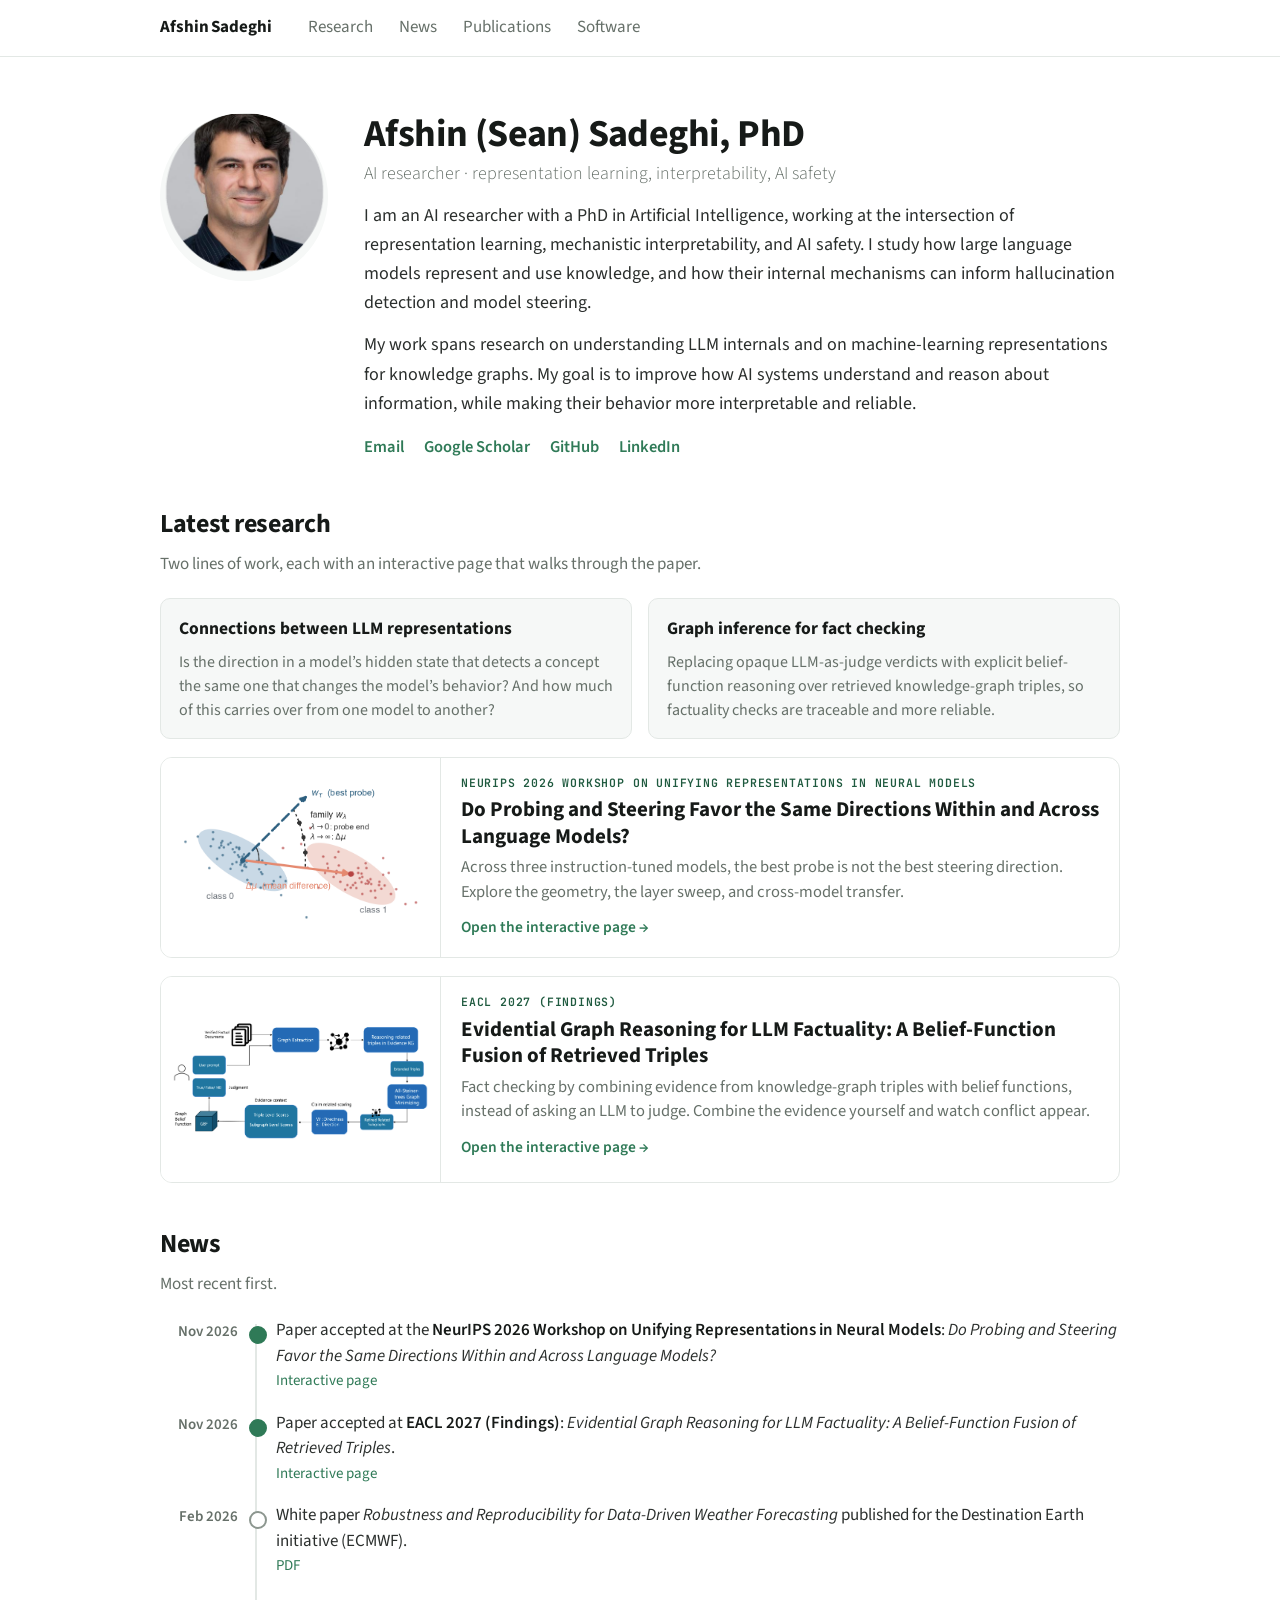
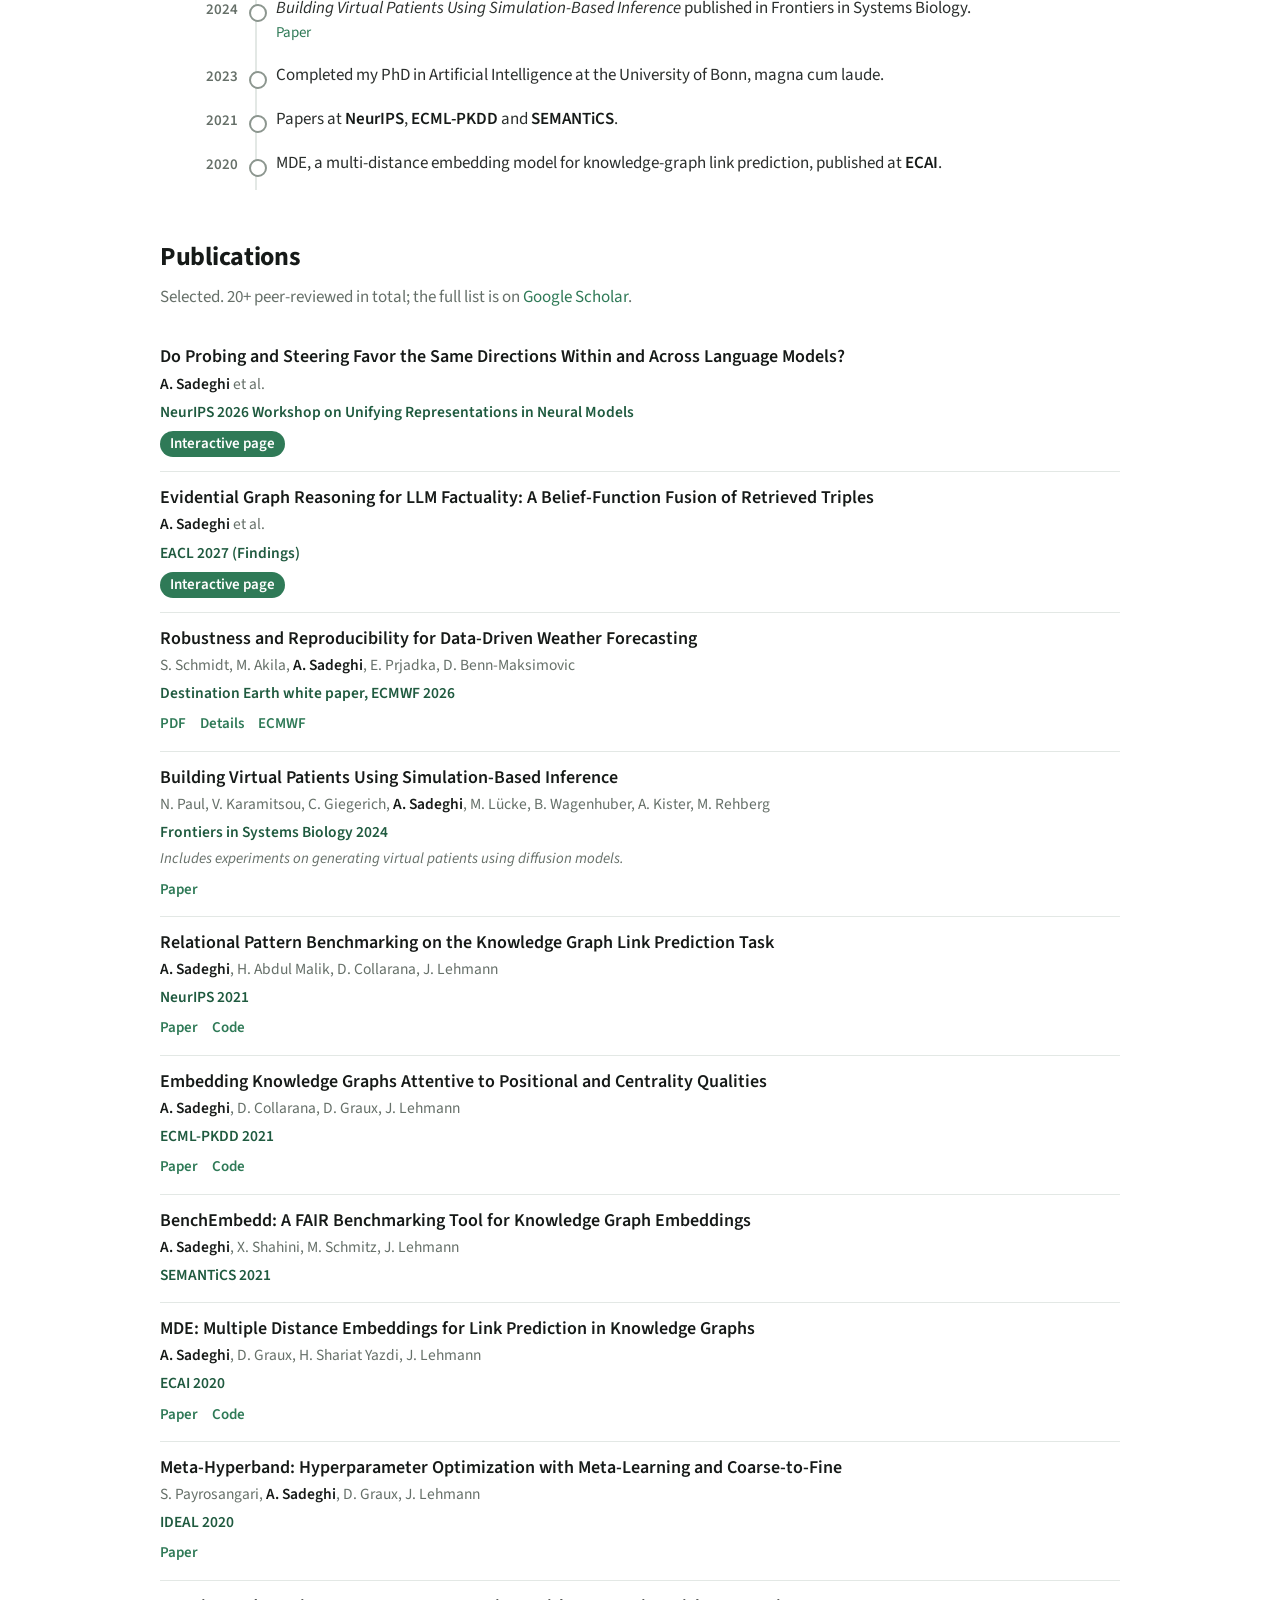
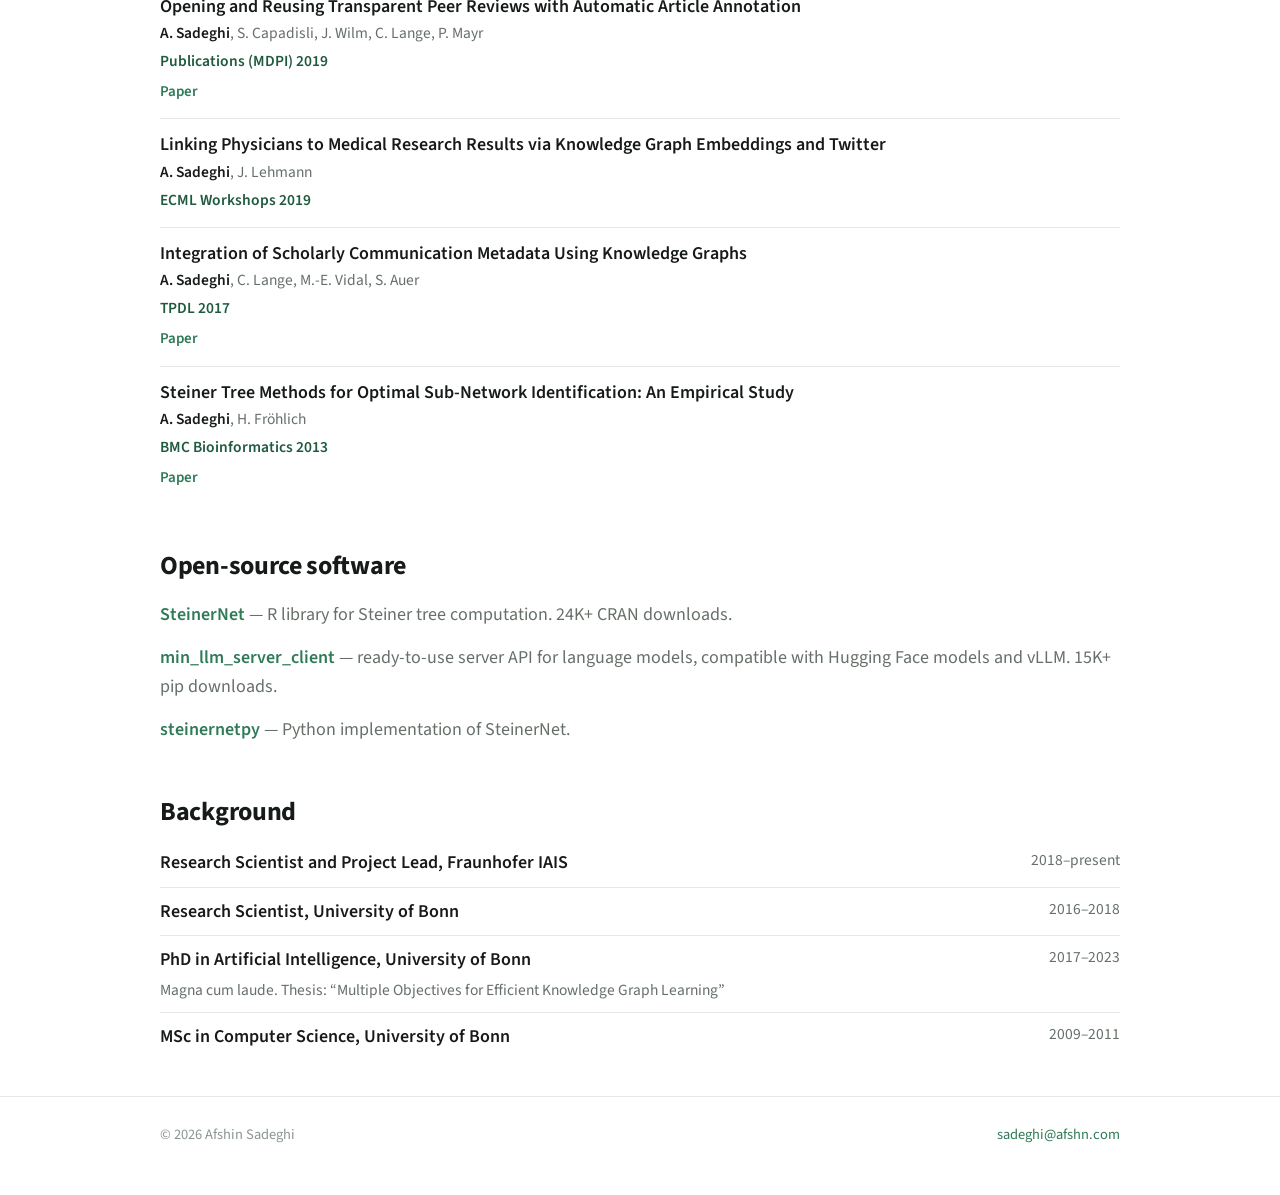
==== commit abcfd646: "Add files via upload updated files" ====
--- a/index.html
+++ b/index.html
@@ -213,7 +213,7 @@
     <h2>Open-source software</h2>
     <ul class="soft">
       <li><span class="st"><a href="https://github.com/afshinsadeghi/SteinerNet">SteinerNet</a></span> <span class="sd">&mdash; R library for Steiner tree computation. 24K+ CRAN downloads.</span></li>
-      <li><span class="st"><a href="https://github.com/afshinsadeghi/min_llm_server_client">min_llm_server_client</a></span> <span class="sd">&mdash; ready-to-use server API for language models, compatible with Hugging Face models and vLLM. 14K+ pip downloads.</span></li>
+      <li><span class="st"><a href="https://github.com/afshinsadeghi/min_llm_server_client">min_llm_server_client</a></span> <span class="sd">&mdash; ready-to-use server API for language models, compatible with Hugging Face models and vLLM. 15K+ pip downloads.</span></li>
       <li><span class="st"><a href="https://github.com/afshinsadeghi/steinernetpy">steinernetpy</a></span> <span class="sd">&mdash; Python implementation of SteinerNet.</span></li>
     </ul>
   </section>
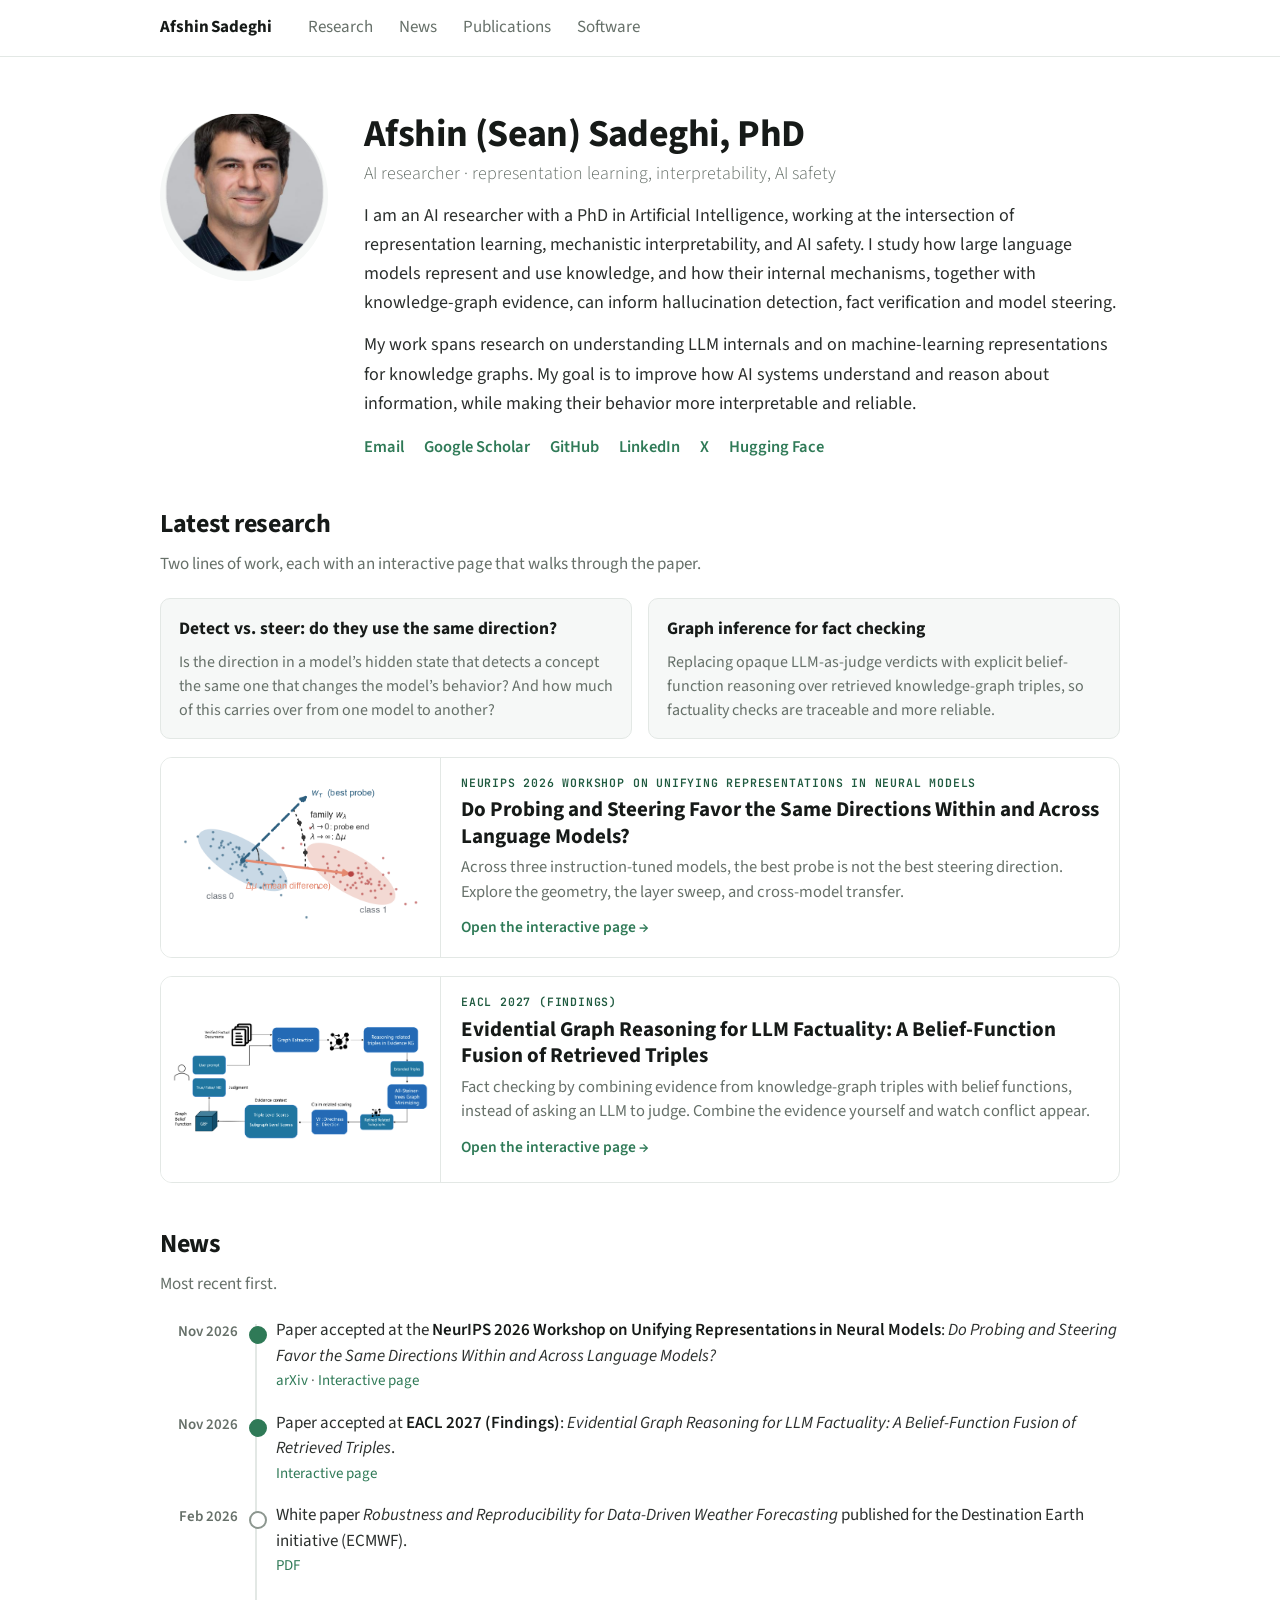
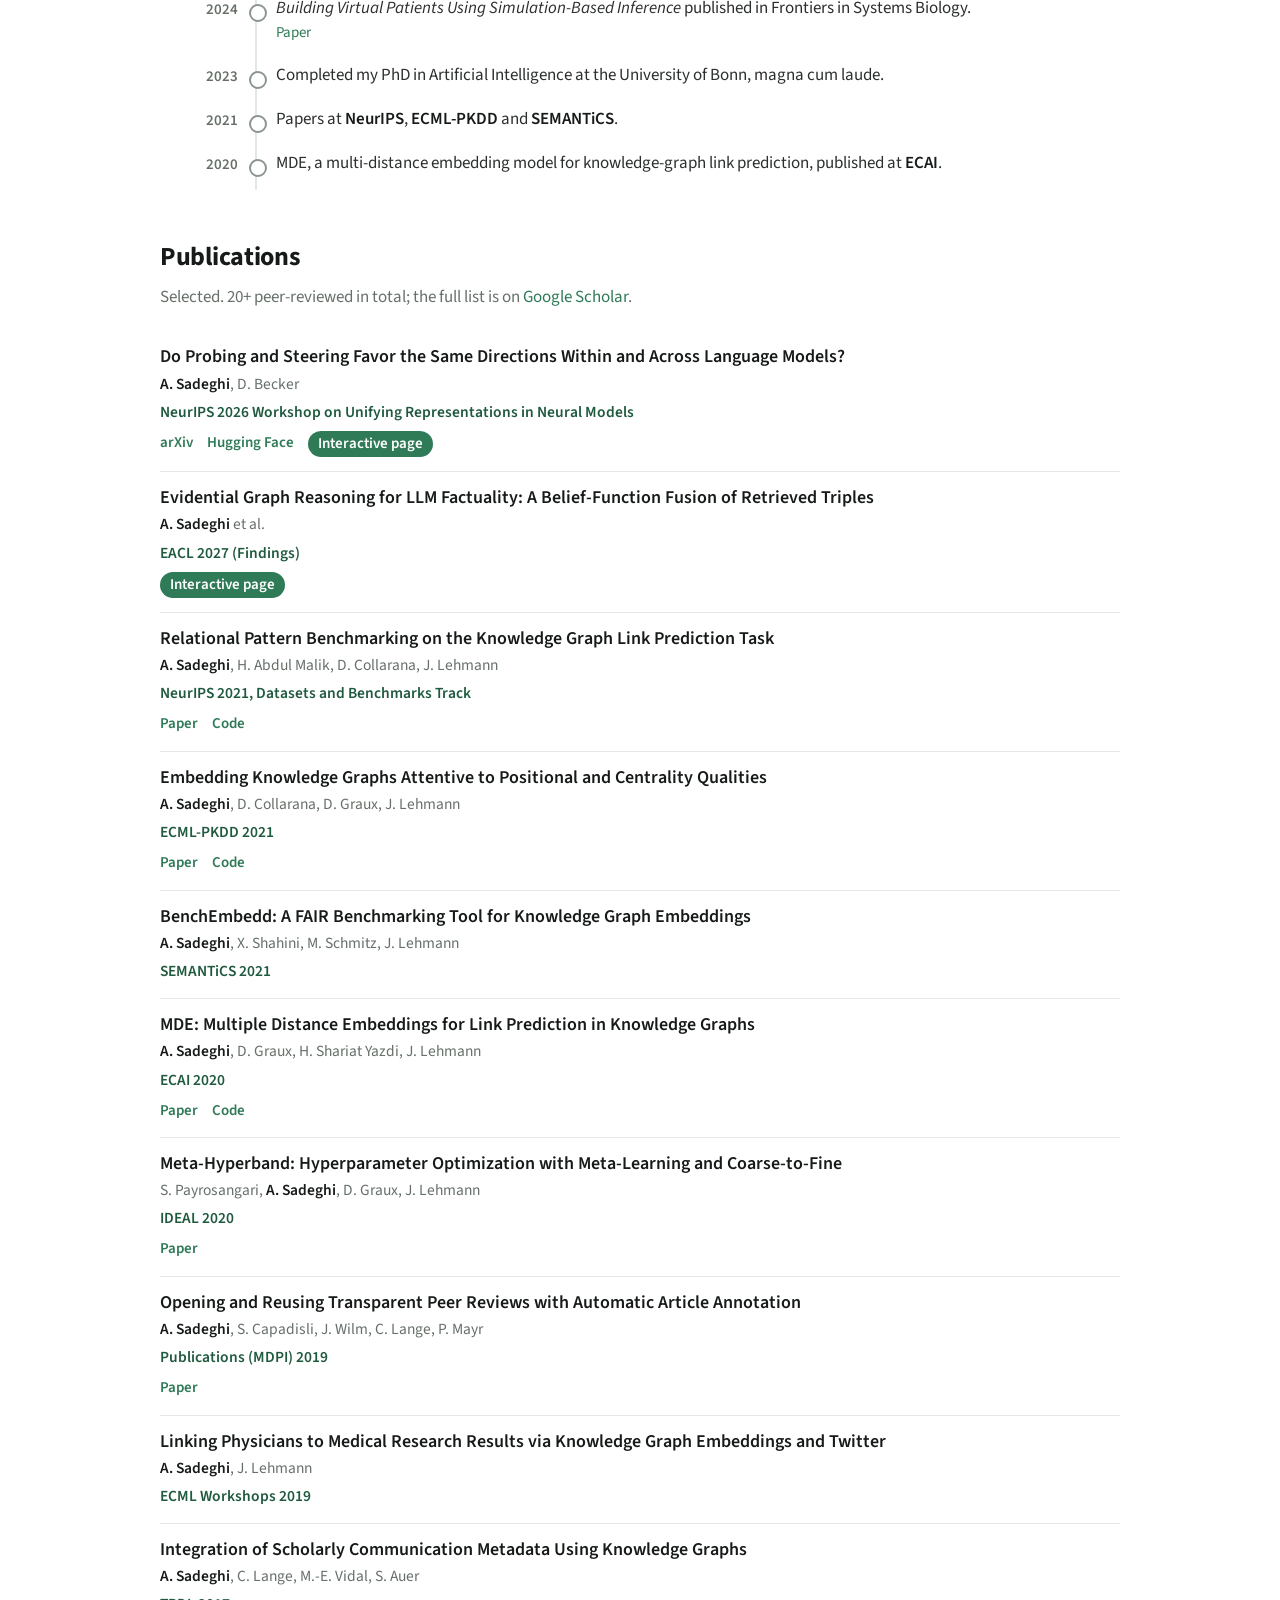
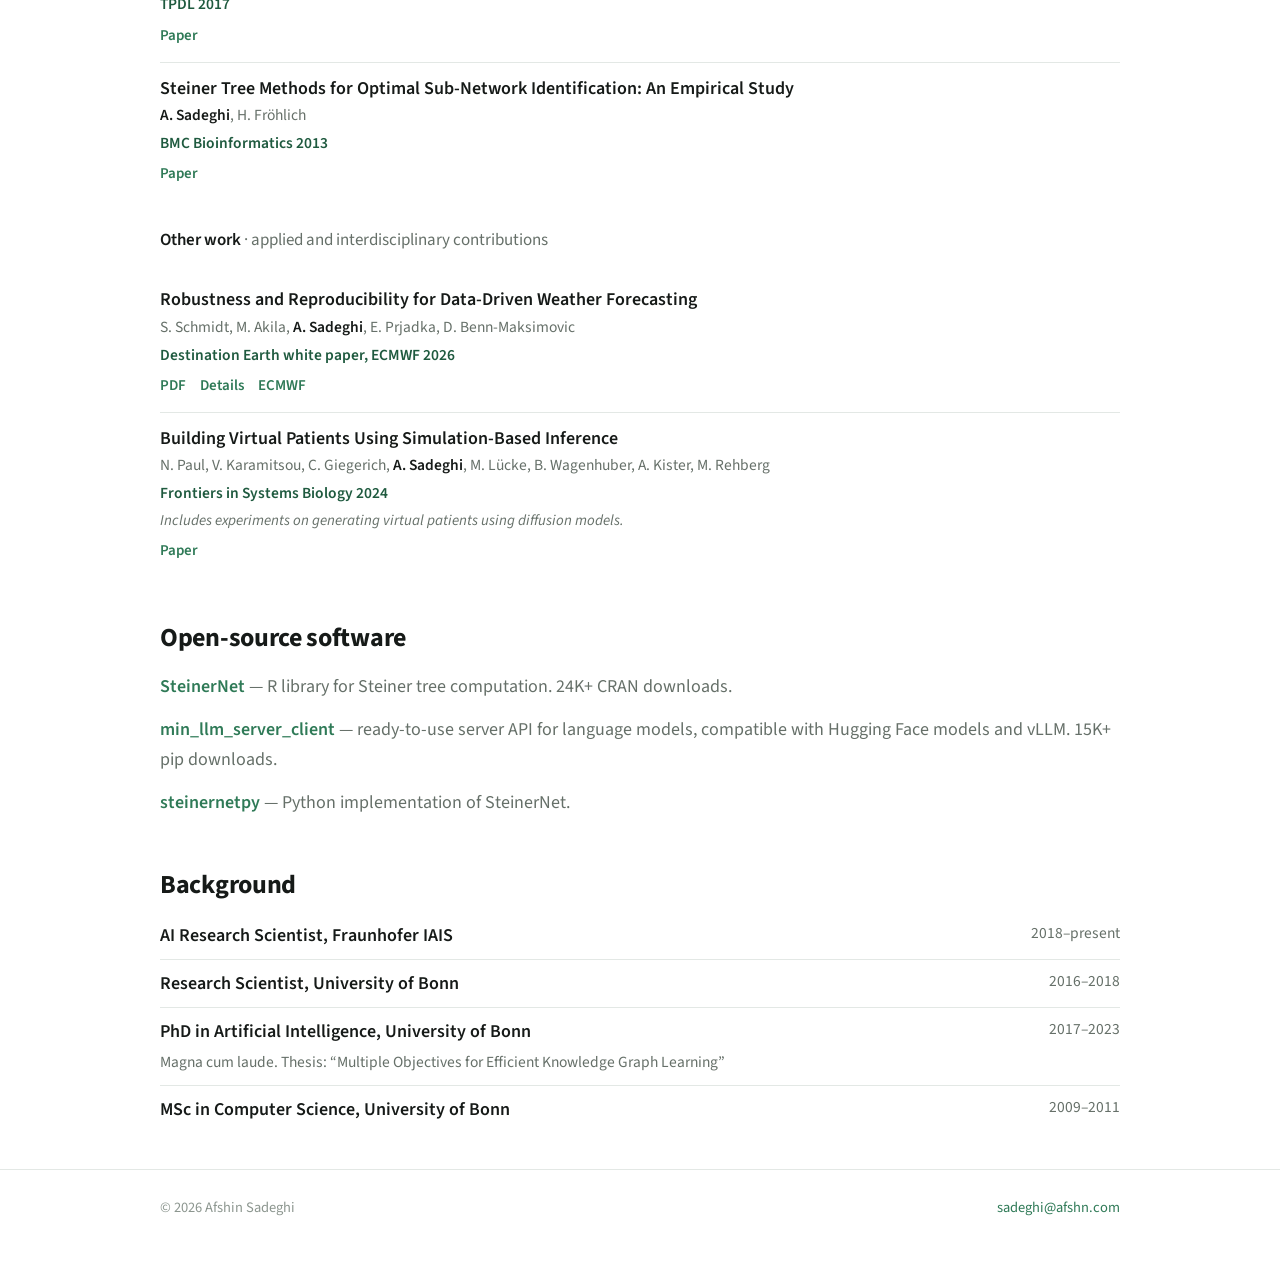
==== commit 08e63bcf: "Update homepage and probing page: arXiv and Hugging Face links, review fixes; remove old Bootstrap a" ====
--- a/index.html
+++ b/index.html
@@ -32,13 +32,15 @@
       <div class="bio">
         <h1>Afshin (Sean) Sadeghi, PhD</h1>
         <p class="role">AI researcher &middot; representation learning, interpretability, AI safety</p>
-        <p>I am an AI researcher with a PhD in Artificial Intelligence, working at the intersection of representation learning, mechanistic interpretability, and AI safety. I study how large language models represent and use knowledge, and how their internal mechanisms can inform hallucination detection and model steering.</p>
+        <p>I am an AI researcher with a PhD in Artificial Intelligence, working at the intersection of representation learning, mechanistic interpretability, and AI safety. I study how large language models represent and use knowledge, and how their internal mechanisms, together with knowledge-graph evidence, can inform hallucination detection, fact verification and model steering.</p>
         <p>My work spans research on understanding LLM internals and on machine-learning representations for knowledge graphs. My goal is to improve how AI systems understand and reason about information, while making their behavior more interpretable and reliable.</p>
         <div class="linkrow">
           <a href="mailto:sadeghi@afshn.com">Email</a>
           <a href="https://scholar.google.com/citations?user=uWTszVEAAAAJ&amp;hl=en">Google Scholar</a>
           <a href="https://github.com/afshinsadeghi">GitHub</a>
           <a href="https://www.linkedin.com/in/afshin-sadeghi/">LinkedIn</a>
+          <a href="https://x.com/Sadeghi_Afshin">X</a>
+          <a href="https://huggingface.co/afshinsadeghi">Hugging Face</a>
         </div>
       </div>
     </div>
@@ -54,7 +56,7 @@
 
     <div class="focus">
       <div class="f">
-        <h3>Connections between LLM representations</h3>
+        <h3>Detect vs. steer: do they use the same direction?</h3>
         <p>Is the direction in a model&rsquo;s hidden state that detects a concept the same one that changes the model&rsquo;s behavior? And how much of this carries over from one model to another?</p>
       </div>
       <div class="f">
@@ -98,7 +100,7 @@
     <p class="sub">Most recent first.</p>
     <ul class="timeline">
       <!-- Dates: month-level where known. Edit freely; newest first. -->
-      <li class="hot"><span class="d">Nov 2026</span><span class="t">Paper accepted at the <b>NeurIPS 2026 Workshop on Unifying Representations in Neural Models</b>: <i>Do Probing and Steering Favor the Same Directions Within and Across Language Models?</i> <small><a href="research/probing-vs-steering/">Interactive page</a></small></span></li>
+      <li class="hot"><span class="d">Nov 2026</span><span class="t">Paper accepted at the <b>NeurIPS 2026 Workshop on Unifying Representations in Neural Models</b>: <i>Do Probing and Steering Favor the Same Directions Within and Across Language Models?</i> <small><a href="https://arxiv.org/abs/2611.19499">arXiv</a> &middot; <a href="research/probing-vs-steering/">Interactive page</a></small></span></li>
       <li class="hot"><span class="d">Nov 2026</span><span class="t">Paper accepted at <b>EACL 2027 (Findings)</b>: <i>Evidential Graph Reasoning for LLM Factuality: A Belief-Function Fusion of Retrieved Triples</i>. <small><a href="research/evidential-graph-reasoning/">Interactive page</a></small></span></li>
       <li><span class="d">Feb 2026</span><span class="t">White paper <i>Robustness and Reproducibility for Data-Driven Weather Forecasting</i> published for the Destination Earth initiative (ECMWF). <small><a href="papers/robustness-reproducibility-data-driven-weather-forecasting-2026.pdf">PDF</a></small></span></li>
       <li><span class="d">2024</span><span class="t"><i>Building Virtual Patients Using Simulation-Based Inference</i> published in Frontiers in Systems Biology. <small><a href="https://www.frontiersin.org/articles/10.3389/fsysb.2024.1444912/full">Paper</a></small></span></li>
@@ -117,9 +119,9 @@
 
       <li>
         <div class="pt">Do Probing and Steering Favor the Same Directions Within and Across Language Models?</div>
-        <div class="pa"><span class="me">A. Sadeghi</span> et al.</div>
+        <div class="pa"><span class="me">A. Sadeghi</span>, D. Becker</div>
         <div class="pv"><span class="venue">NeurIPS 2026 Workshop on Unifying Representations in Neural Models</span></div>
-        <div class="pl"><a class="hi" href="research/probing-vs-steering/">Interactive page</a></div>
+        <div class="pl"><a href="https://arxiv.org/abs/2611.19499">arXiv</a><a href="https://huggingface.co/papers/2611.19499">Hugging Face</a><a class="hi" href="research/probing-vs-steering/">Interactive page</a></div>
       </li>
 
       <li>
@@ -129,6 +131,73 @@
         <div class="pl"><a class="hi" href="research/evidential-graph-reasoning/">Interactive page</a></div>
       </li>
 
+
+
+      <li>
+        <div class="pt">Relational Pattern Benchmarking on the Knowledge Graph Link Prediction Task</div>
+        <div class="pa"><span class="me">A. Sadeghi</span>, H. Abdul Malik, D. Collarana, J. Lehmann</div>
+        <div class="pv"><span class="venue">NeurIPS 2021, Datasets and Benchmarks Track</span></div>
+        <div class="pl"><a href="https://openreview.net/pdf?id=Gln7zxMffae">Paper</a><a href="https://github.com/mlwin-de/relational_pattern_benchmarking">Code</a></div>
+      </li>
+
+      <li>
+        <div class="pt">Embedding Knowledge Graphs Attentive to Positional and Centrality Qualities</div>
+        <div class="pa"><span class="me">A. Sadeghi</span>, D. Collarana, D. Graux, J. Lehmann</div>
+        <div class="pv"><span class="venue">ECML-PKDD 2021</span></div>
+        <div class="pl"><a href="https://2021.ecmlpkdd.org/wp-content/uploads/2021/07/sub_1096.pdf">Paper</a><a href="https://github.com/afshinsadeghi/GFA-NN">Code</a></div>
+      </li>
+
+      <li>
+        <div class="pt">BenchEmbedd: A FAIR Benchmarking Tool for Knowledge Graph Embeddings</div>
+        <div class="pa"><span class="me">A. Sadeghi</span>, X. Shahini, M. Schmitz, J. Lehmann</div>
+        <div class="pv"><span class="venue">SEMANTiCS 2021</span></div>
+      </li>
+
+      <li>
+        <div class="pt">MDE: Multiple Distance Embeddings for Link Prediction in Knowledge Graphs</div>
+        <div class="pa"><span class="me">A. Sadeghi</span>, D. Graux, H. Shariat Yazdi, J. Lehmann</div>
+        <div class="pv"><span class="venue">ECAI 2020</span></div>
+        <div class="pl"><a href="https://ecai2020.eu/papers/1271_paper.pdf">Paper</a><a href="https://github.com/mlwin-de/MDE">Code</a></div>
+      </li>
+
+      <li>
+        <div class="pt">Meta-Hyperband: Hyperparameter Optimization with Meta-Learning and Coarse-to-Fine</div>
+        <div class="pa">S. Payrosangari, <span class="me">A. Sadeghi</span>, D. Graux, J. Lehmann</div>
+        <div class="pv"><span class="venue">IDEAL 2020</span></div>
+        <div class="pl"><a href="https://link.springer.com/chapter/10.1007/978-3-030-62362-3_30">Paper</a></div>
+      </li>
+
+      <li>
+        <div class="pt">Opening and Reusing Transparent Peer Reviews with Automatic Article Annotation</div>
+        <div class="pa"><span class="me">A. Sadeghi</span>, S. Capadisli, J. Wilm, C. Lange, P. Mayr</div>
+        <div class="pv"><span class="venue">Publications (MDPI) 2019</span></div>
+        <div class="pl"><a href="https://www.mdpi.com/2304-6775/7/1/9">Paper</a></div>
+      </li>
+
+      <li>
+        <div class="pt">Linking Physicians to Medical Research Results via Knowledge Graph Embeddings and Twitter</div>
+        <div class="pa"><span class="me">A. Sadeghi</span>, J. Lehmann</div>
+        <div class="pv"><span class="venue">ECML Workshops 2019</span></div>
+      </li>
+
+      <li>
+        <div class="pt">Integration of Scholarly Communication Metadata Using Knowledge Graphs</div>
+        <div class="pa"><span class="me">A. Sadeghi</span>, C. Lange, M.-E. Vidal, S. Auer</div>
+        <div class="pv"><span class="venue">TPDL 2017</span></div>
+        <div class="pl"><a href="https://link.springer.com/chapter/10.1007/978-3-319-67008-9_26">Paper</a></div>
+      </li>
+
+      <li>
+        <div class="pt">Steiner Tree Methods for Optimal Sub-Network Identification: An Empirical Study</div>
+        <div class="pa"><span class="me">A. Sadeghi</span>, H. Fr&ouml;hlich</div>
+        <div class="pv"><span class="venue">BMC Bioinformatics 2013</span></div>
+        <div class="pl"><a href="https://bmcbioinformatics.biomedcentral.com/articles/10.1186/1471-2105-14-144">Paper</a></div>
+      </li>
+
+    </ul>
+
+    <p class="sub" style="margin-top:26px"><b>Other work</b> &middot; applied and interdisciplinary contributions</p>
+    <ul class="pubs">
       <li>
         <div class="pt">Robustness and Reproducibility for Data-Driven Weather Forecasting</div>
         <div class="pa">S. Schmidt, M. Akila, <span class="me">A. Sadeghi</span>, E. Prjadka, D. Benn-Maksimovic</div>
@@ -143,68 +212,6 @@
         <div class="pn">Includes experiments on generating virtual patients using diffusion models.</div>
         <div class="pl"><a href="https://www.frontiersin.org/articles/10.3389/fsysb.2024.1444912/full">Paper</a></div>
       </li>
-
-      <li>
-        <div class="pt">Relational Pattern Benchmarking on the Knowledge Graph Link Prediction Task</div>
-        <div class="pa"><span class="me">A. Sadeghi</span>, H. Abdul Malik, D. Collarana, J. Lehmann</div>
-        <div class="pv"><span class="venue">NeurIPS 2021</span></div>
-        <div class="pl"><a href="https://openreview.net/pdf?id=Gln7zxMffae">Paper</a><a href="https://github.com/mlwin-de/relational_pattern_benchmarking">Code</a></div>
-      </li>
-
-      <li>
-        <div class="pt">Embedding Knowledge Graphs Attentive to Positional and Centrality Qualities</div>
-        <div class="pa"><span class="me">A. Sadeghi</span>, D. Collarana, D. Graux, J. Lehmann</div>
-        <div class="pv"><span class="venue">ECML-PKDD 2021</span></div>
-        <div class="pl"><a href="https://2021.ecmlpkdd.org/wp-content/uploads/2021/07/sub_1096.pdf">Paper</a><a href="https://github.com/afshinsadeghi/GFA-NN">Code</a></div>
-      </li>
-
-      <li>
-        <div class="pt">BenchEmbedd: A FAIR Benchmarking Tool for Knowledge Graph Embeddings</div>
-        <div class="pa"><span class="me">A. Sadeghi</span>, X. Shahini, M. Schmitz, J. Lehmann</div>
-        <div class="pv"><span class="venue">SEMANTiCS 2021</span></div>
-      </li>
-
-      <li>
-        <div class="pt">MDE: Multiple Distance Embeddings for Link Prediction in Knowledge Graphs</div>
-        <div class="pa"><span class="me">A. Sadeghi</span>, D. Graux, H. Shariat Yazdi, J. Lehmann</div>
-        <div class="pv"><span class="venue">ECAI 2020</span></div>
-        <div class="pl"><a href="https://ecai2020.eu/papers/1271_paper.pdf">Paper</a><a href="https://github.com/mlwin-de/MDE">Code</a></div>
-      </li>
-
-      <li>
-        <div class="pt">Meta-Hyperband: Hyperparameter Optimization with Meta-Learning and Coarse-to-Fine</div>
-        <div class="pa">S. Payrosangari, <span class="me">A. Sadeghi</span>, D. Graux, J. Lehmann</div>
-        <div class="pv"><span class="venue">IDEAL 2020</span></div>
-        <div class="pl"><a href="https://link.springer.com/chapter/10.1007/978-3-030-62362-3_30">Paper</a></div>
-      </li>
-
-      <li>
-        <div class="pt">Opening and Reusing Transparent Peer Reviews with Automatic Article Annotation</div>
-        <div class="pa"><span class="me">A. Sadeghi</span>, S. Capadisli, J. Wilm, C. Lange, P. Mayr</div>
-        <div class="pv"><span class="venue">Publications (MDPI) 2019</span></div>
-        <div class="pl"><a href="https://www.mdpi.com/2304-6775/7/1/9">Paper</a></div>
-      </li>
-
-      <li>
-        <div class="pt">Linking Physicians to Medical Research Results via Knowledge Graph Embeddings and Twitter</div>
-        <div class="pa"><span class="me">A. Sadeghi</span>, J. Lehmann</div>
-        <div class="pv"><span class="venue">ECML Workshops 2019</span></div>
-      </li>
-
-      <li>
-        <div class="pt">Integration of Scholarly Communication Metadata Using Knowledge Graphs</div>
-        <div class="pa"><span class="me">A. Sadeghi</span>, C. Lange, M.-E. Vidal, S. Auer</div>
-        <div class="pv"><span class="venue">TPDL 2017</span></div>
-        <div class="pl"><a href="https://link.springer.com/chapter/10.1007/978-3-319-67008-9_26">Paper</a></div>
-      </li>
-
-      <li>
-        <div class="pt">Steiner Tree Methods for Optimal Sub-Network Identification: An Empirical Study</div>
-        <div class="pa"><span class="me">A. Sadeghi</span>, H. Fr&ouml;hlich</div>
-        <div class="pv"><span class="venue">BMC Bioinformatics 2013</span></div>
-        <div class="pl"><a href="https://bmcbioinformatics.biomedcentral.com/articles/10.1186/1471-2105-14-144">Paper</a></div>
-      </li>
-
     </ul>
   </section>
 
@@ -222,7 +229,7 @@
   <section class="hsec" id="background">
     <h2>Background</h2>
     <ul class="explist">
-      <li><span class="eo">Research Scientist and Project Lead, Fraunhofer IAIS</span><span class="ey">2018&ndash;present</span></li>
+      <li><span class="eo">AI Research Scientist, Fraunhofer IAIS</span><span class="ey">2018&ndash;present</span></li>
       <li><span class="eo">Research Scientist, University of Bonn</span><span class="ey">2016&ndash;2018</span></li>
       <li><span class="eo">PhD in Artificial Intelligence, University of Bonn</span><span class="ey">2017&ndash;2023</span><span class="ed">Magna cum laude. Thesis: &ldquo;Multiple Objectives for Efficient Knowledge Graph Learning&rdquo;</span></li>
       <li><span class="eo">MSc in Computer Science, University of Bonn</span><span class="ey">2009&ndash;2011</span></li>
